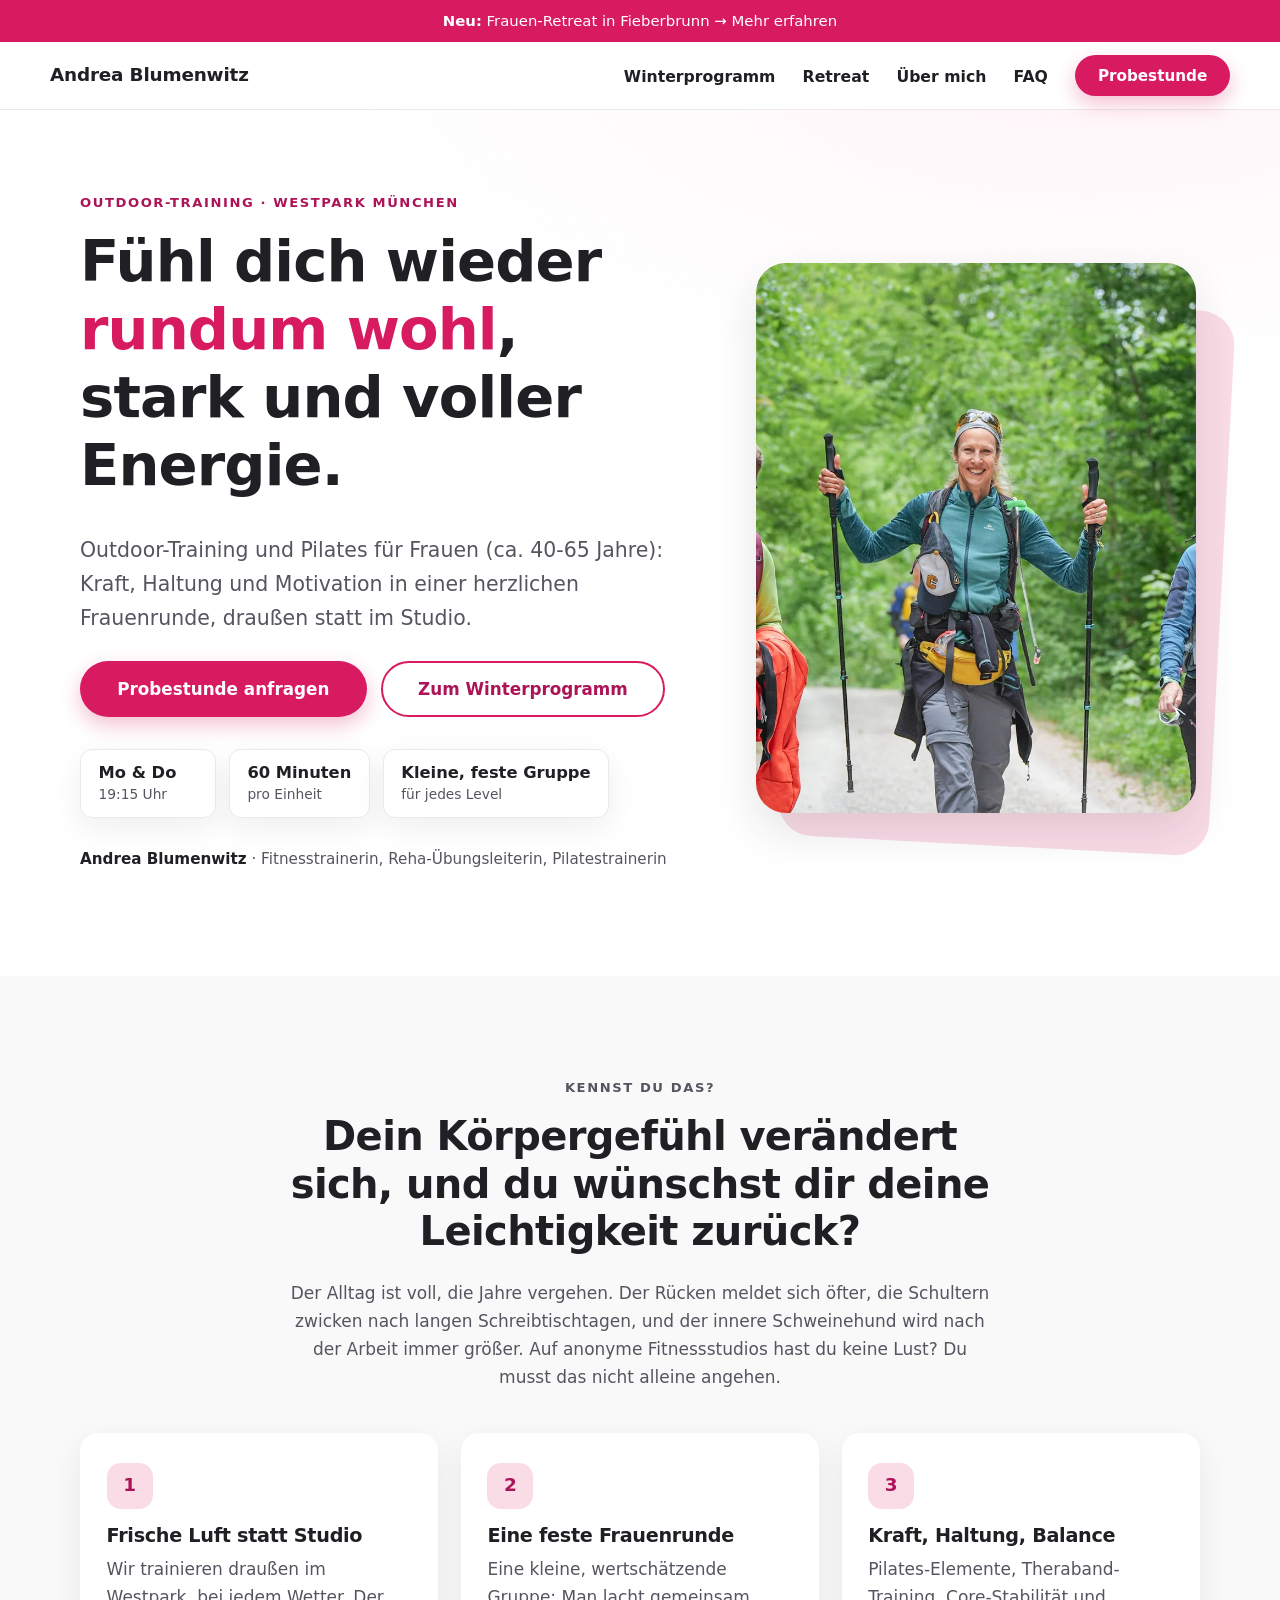
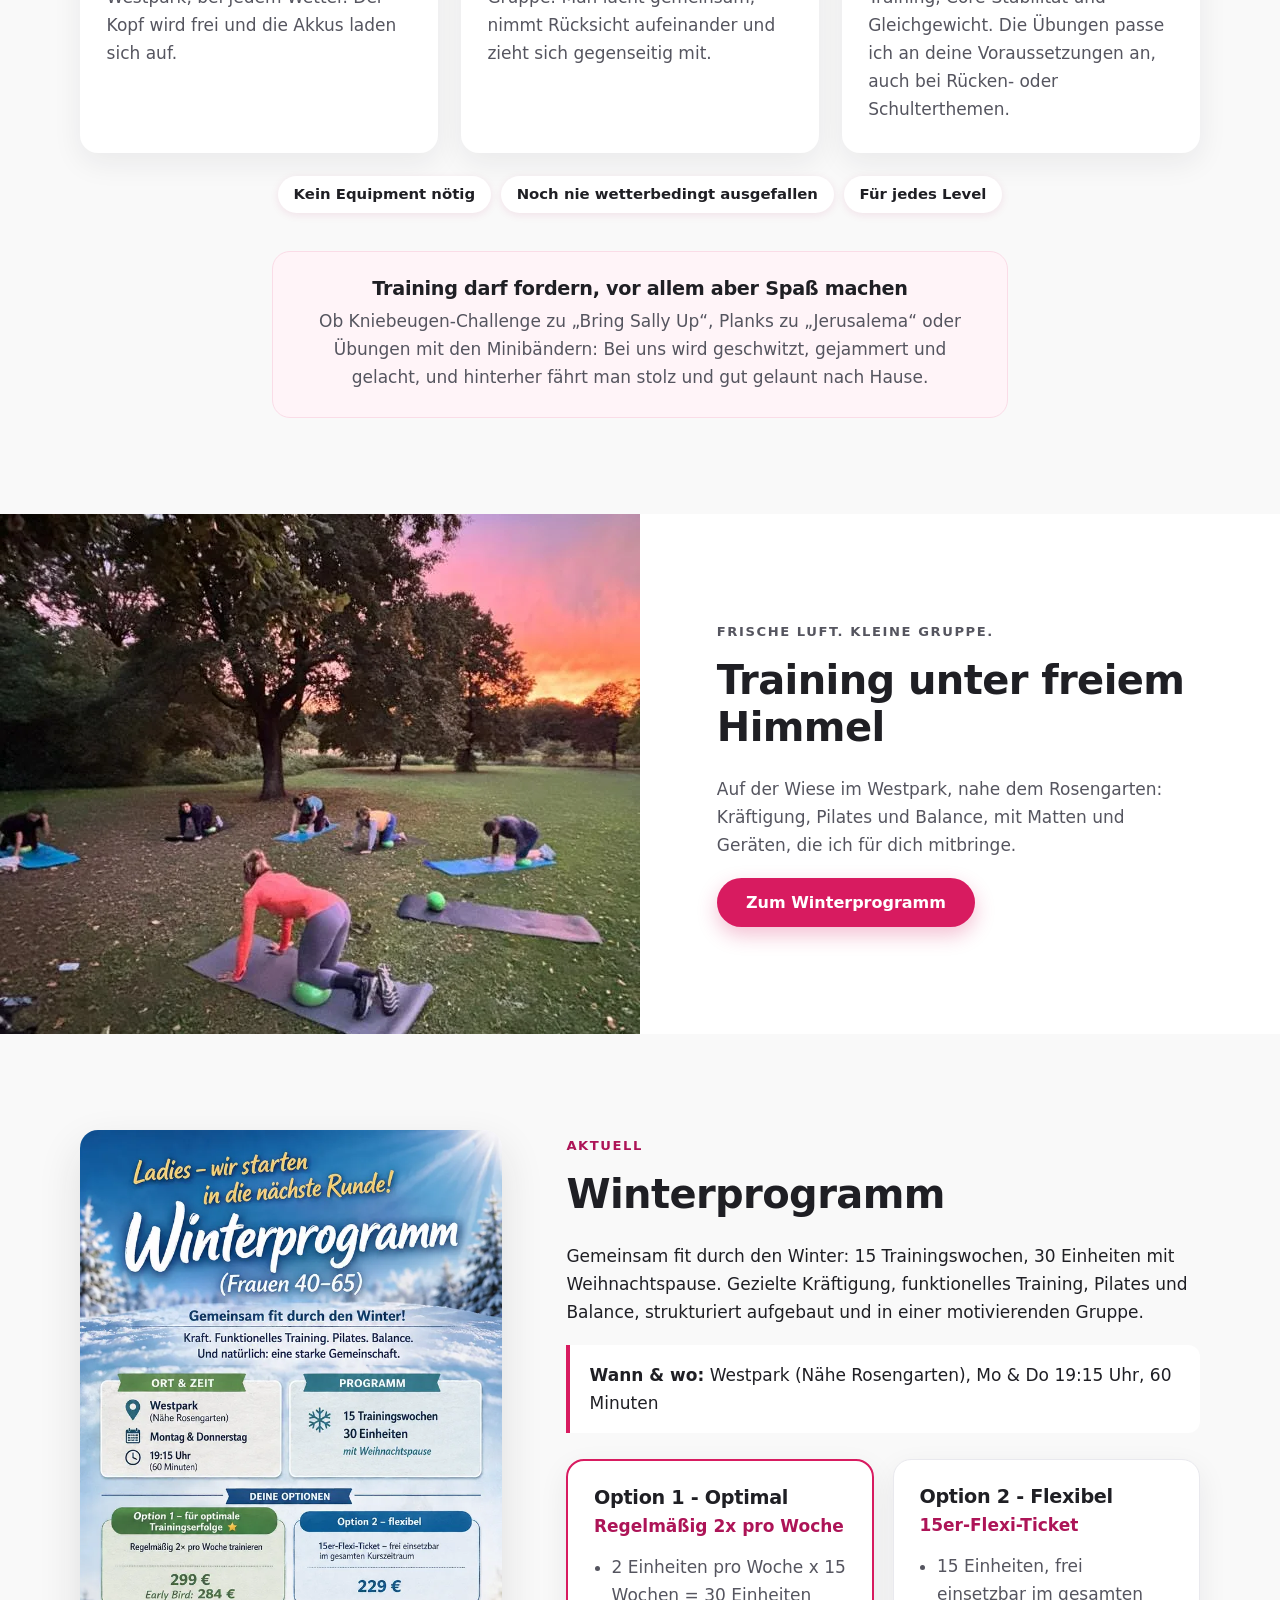
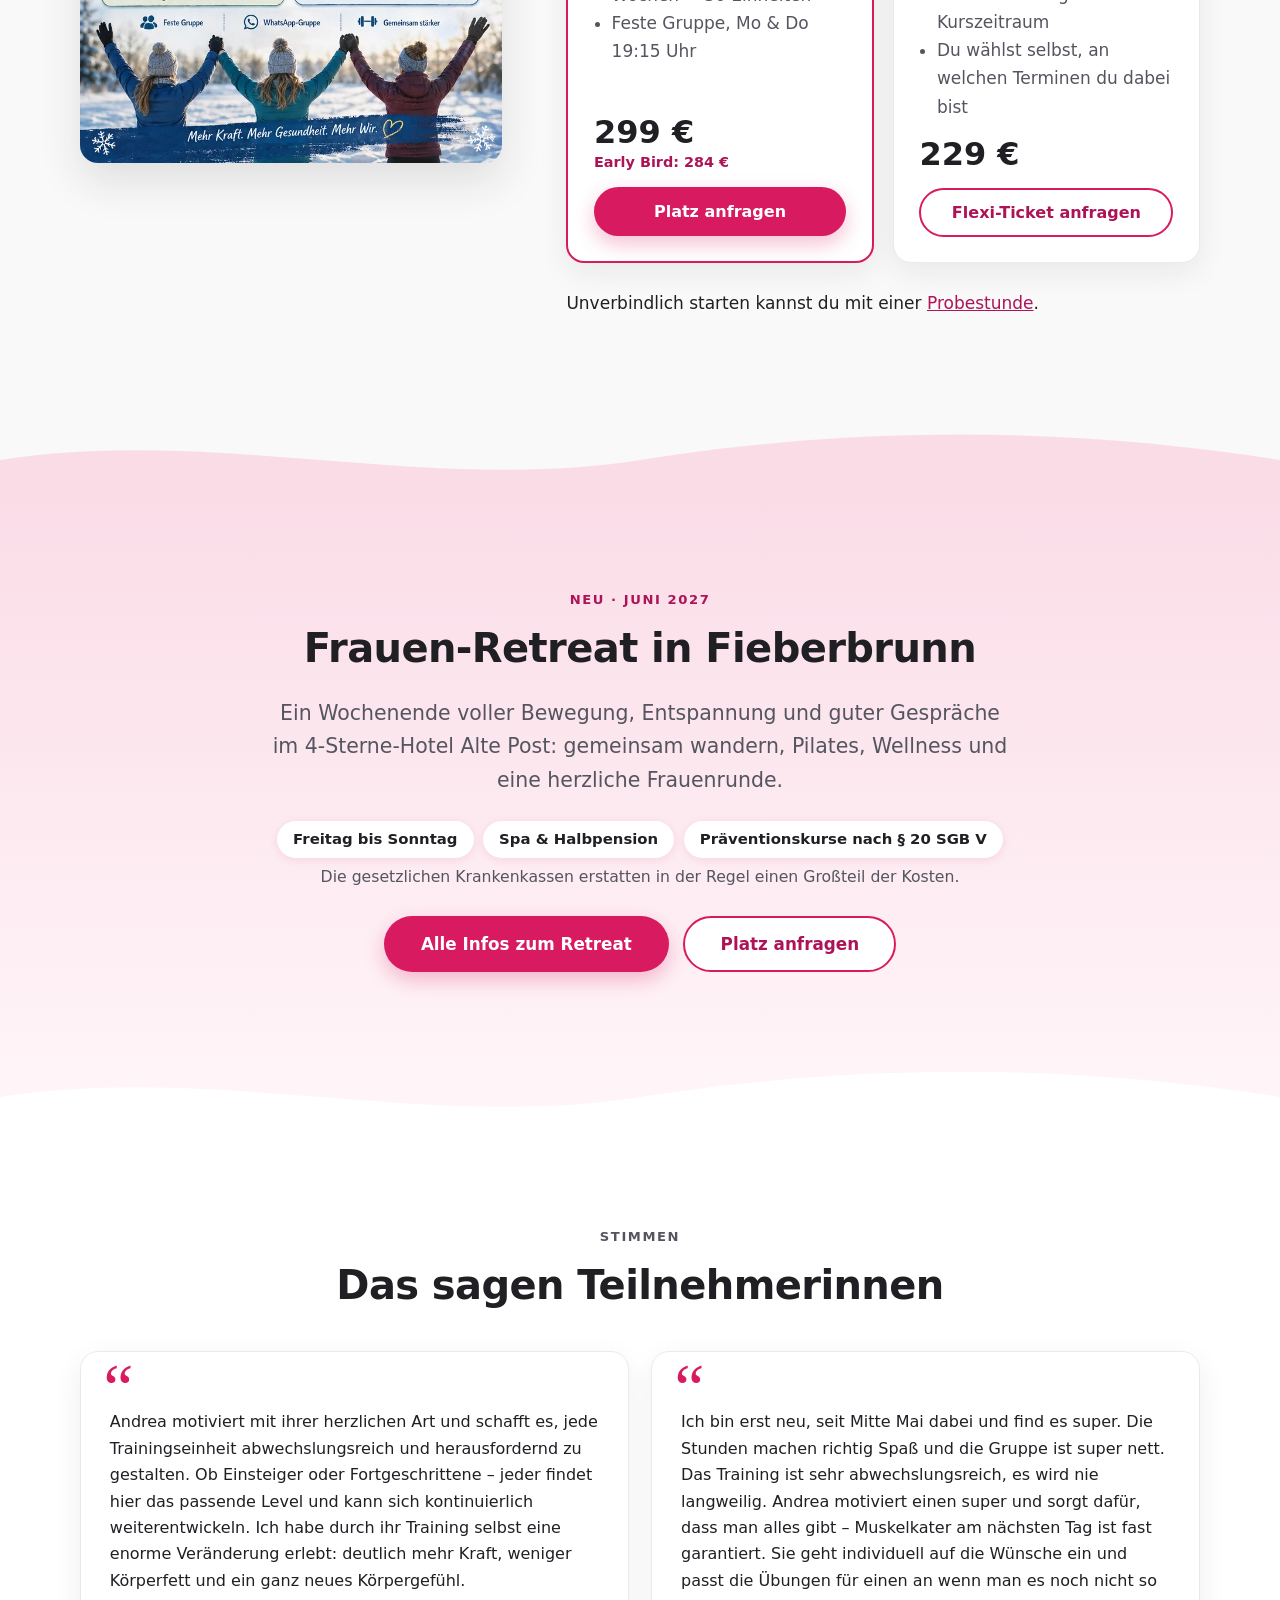
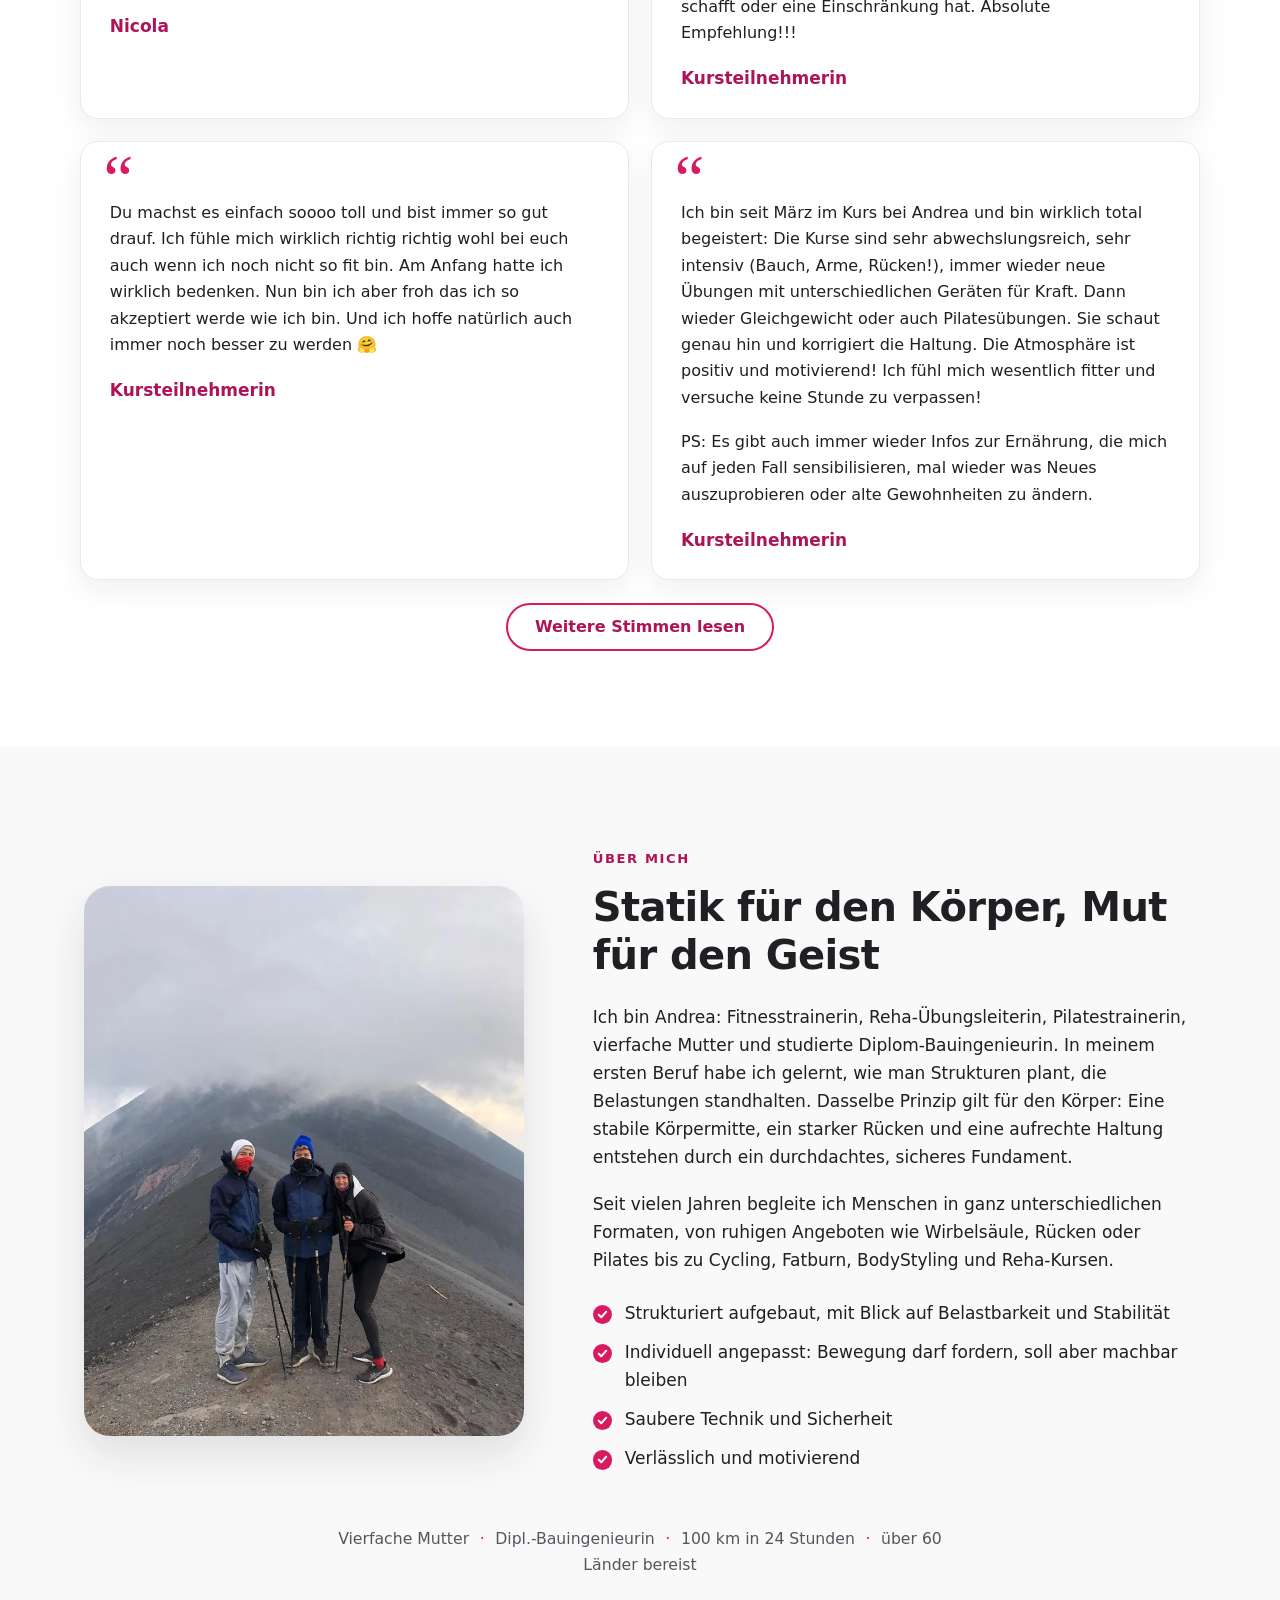
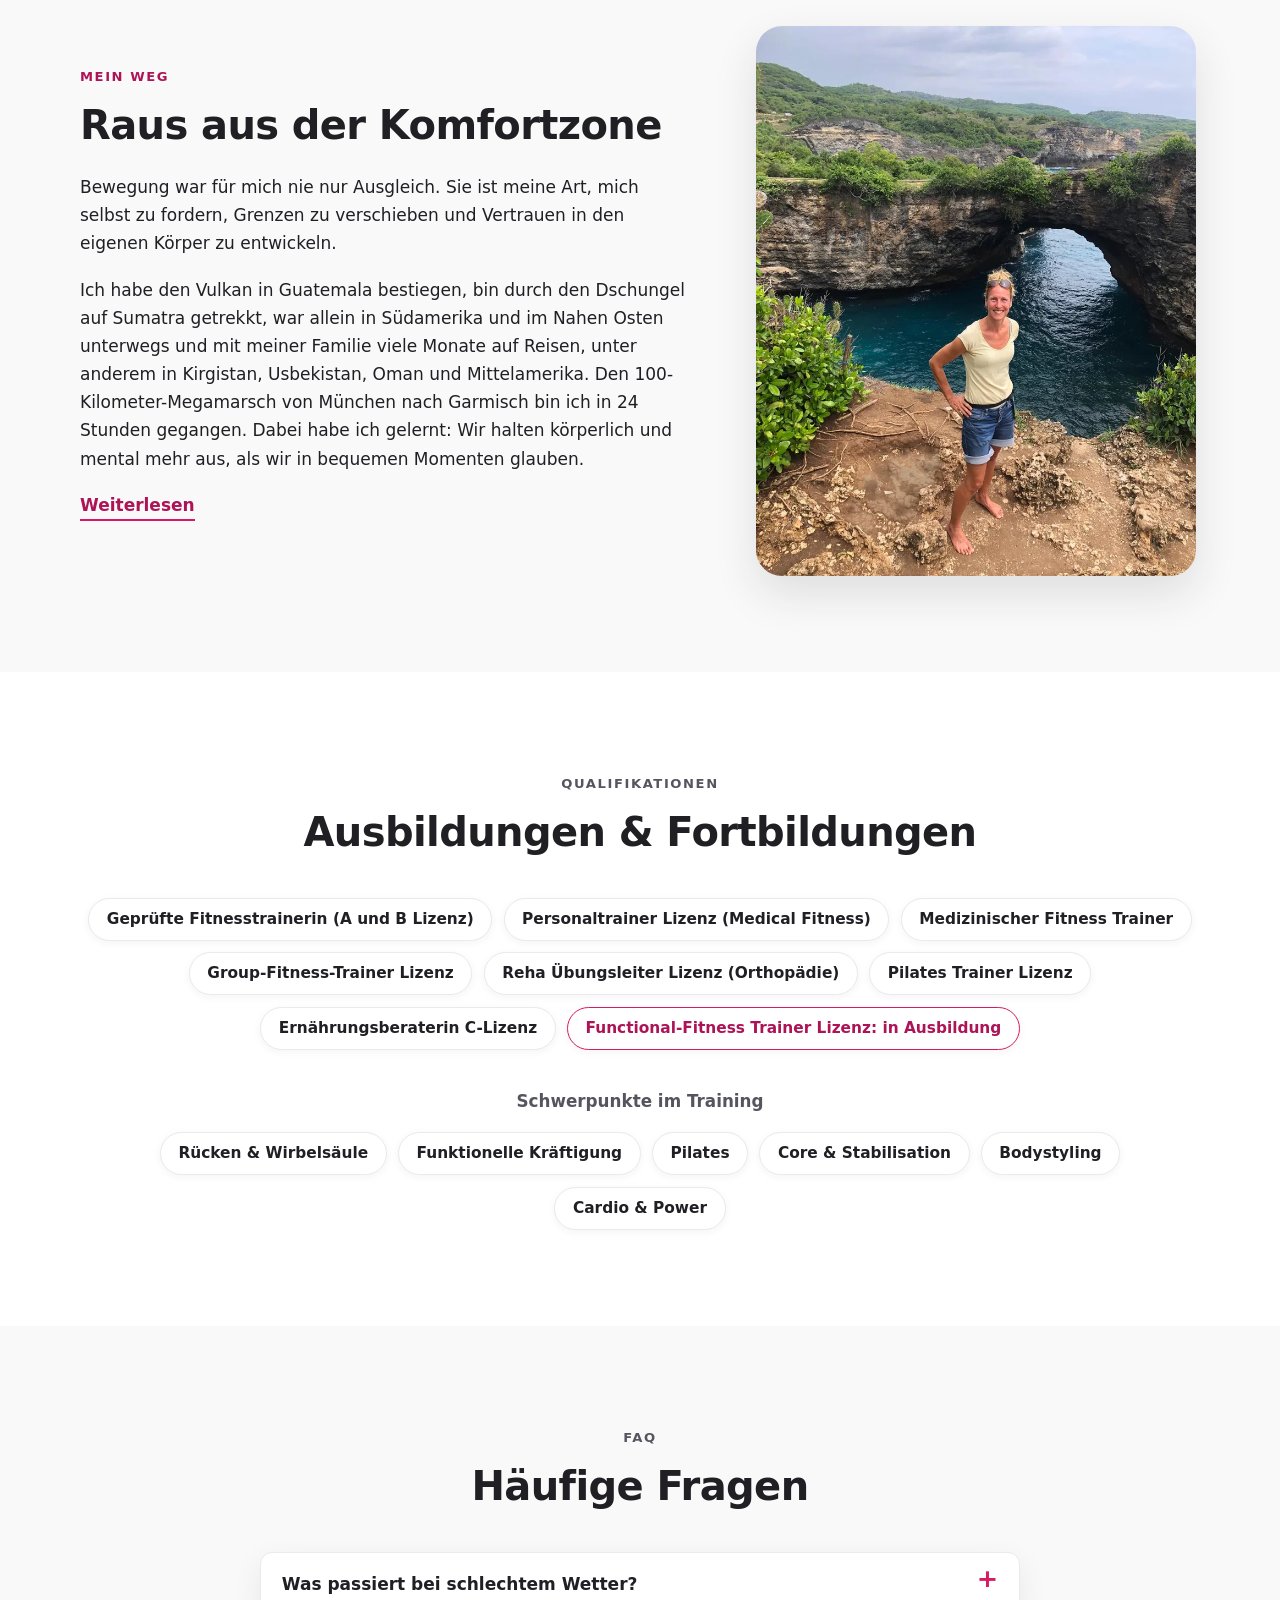
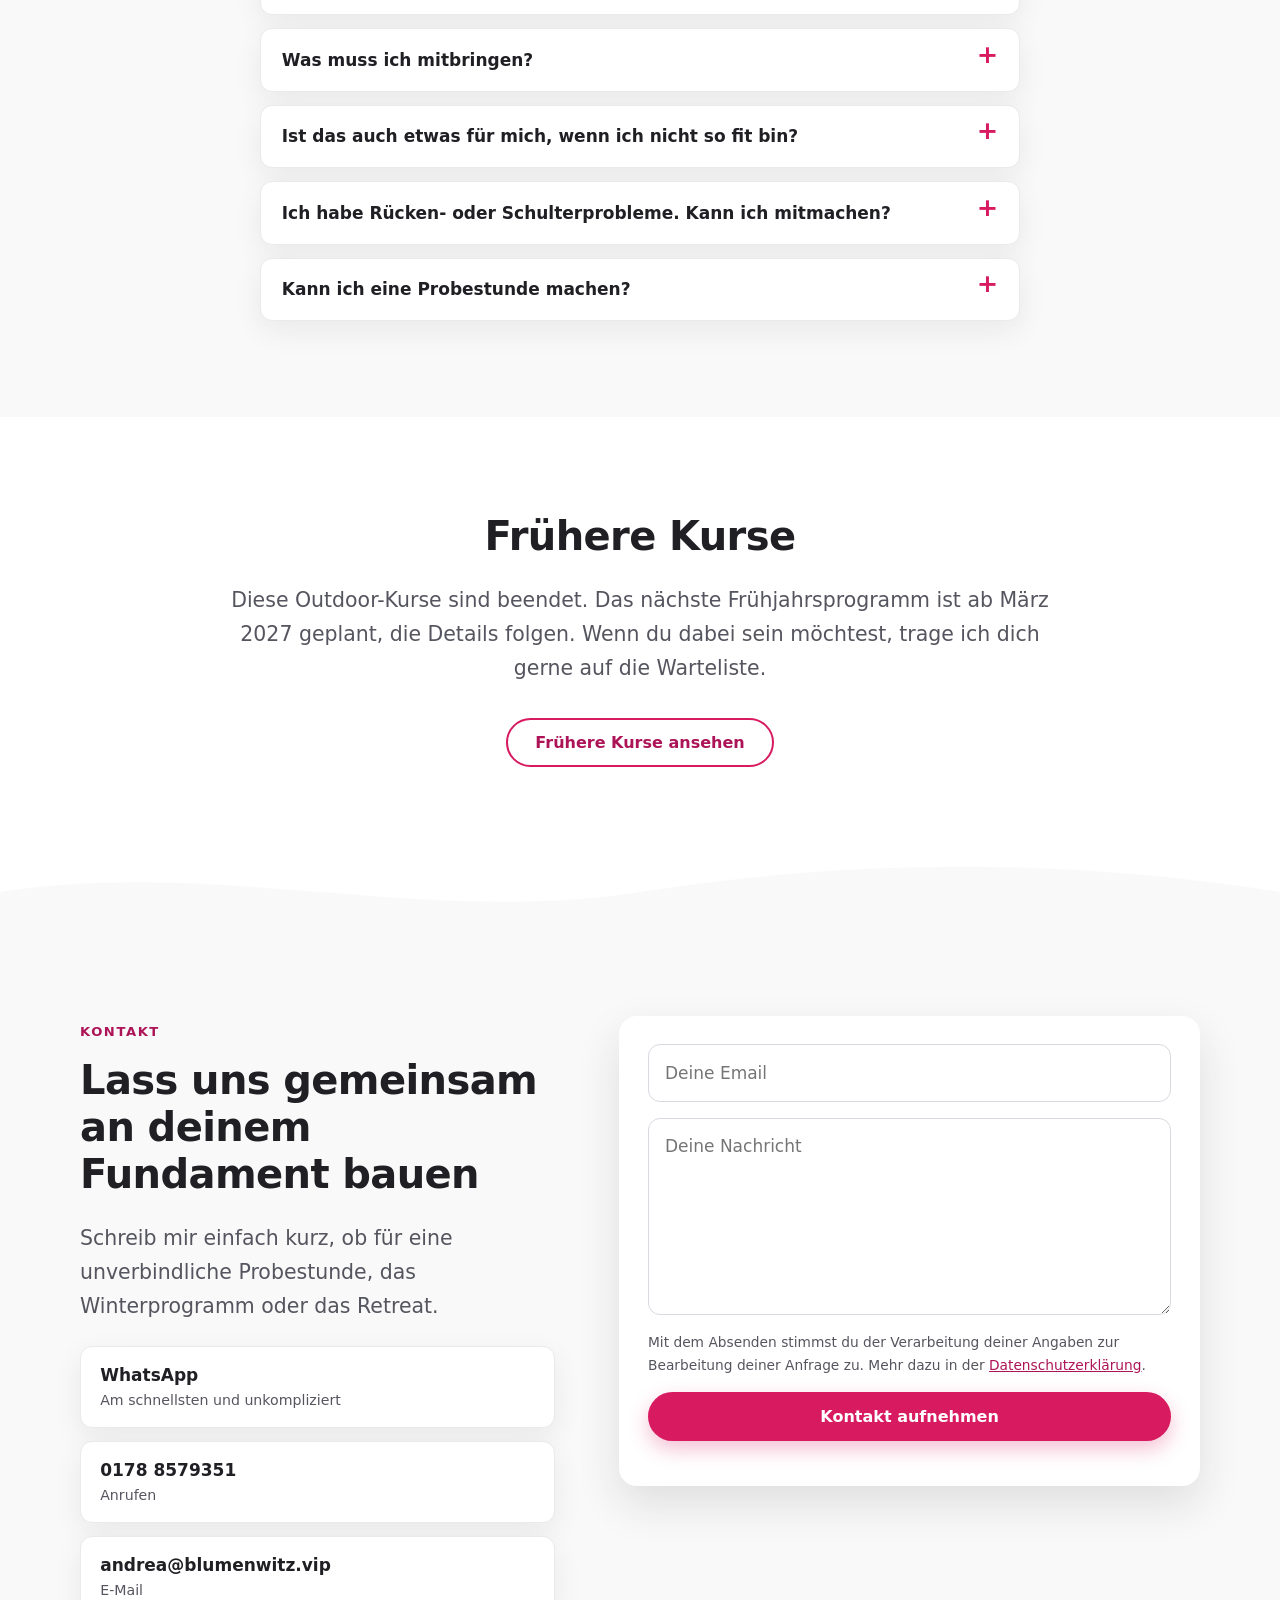
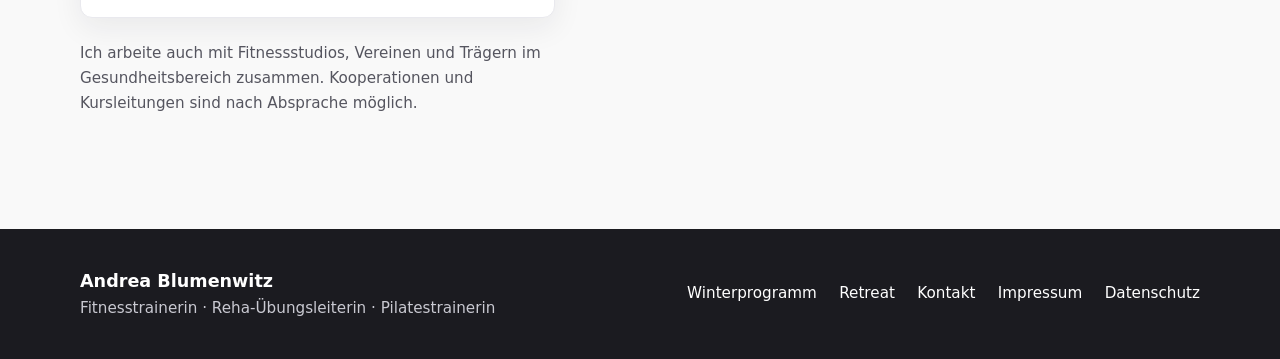
==== index.html @ 0eb6601d "Retreat: real prices (555 EUR), remove schedule and hotel sections; subtler About facts; new testimo" ====
<!doctype html>
<html lang="de">

<head>
  <meta charset="UTF-8" />
  <meta name="viewport" content="width=device-width, initial-scale=1.0" />
  <title>Andrea Blumenwitz - Outdoor-Training für Frauen im Westpark München</title>
  <meta name="description"
    content="Outdoor-Training und Pilates für Frauen im Westpark München. Andrea Blumenwitz: Fitnesstrainerin, Reha-Übungsleiterin und Pilatestrainerin. Kleine, feste Gruppe, Probestunde möglich." />
  <link rel="canonical" href="https://andrea.blumenwitz.vip/" />
  <link rel="icon" href="data:image/svg+xml,%3Csvg xmlns='http://www.w3.org/2000/svg' viewBox='0 0 100 100'%3E%3Crect width='100' height='100' rx='22' fill='%23d81b60'/%3E%3Ctext x='50' y='68' font-size='56' font-family='Arial' font-weight='700' text-anchor='middle' fill='white'%3EAB%3C/text%3E%3C/svg%3E" />
  <meta property="og:type" content="website" />
  <meta property="og:locale" content="de_DE" />
  <meta property="og:title" content="Andrea Blumenwitz - Outdoor-Training für Frauen im Westpark München" />
  <meta property="og:description"
    content="Kraft, Haltung und Motivation in einer herzlichen Frauenrunde: Outdoor-Training und Pilates im Westpark München." />
  <meta property="og:url" content="https://andrea.blumenwitz.vip/" />
  <meta property="og:image" content="https://andrea.blumenwitz.vip/images/og-image.jpg" />
  <meta name="twitter:card" content="summary_large_image" />
  <meta name="theme-color" content="#d81b60" />
  <link rel="stylesheet" href="styles.css" />
  <meta name="google-site-verification" content="tOMIIGnW3LGcu6hPIQpB4QMeb2ZVpSUu7yp1-Baco04" />
  <meta name="msvalidate.01" content="1CCE4F5179165E74E3E6331350771A37" />
  <script type="application/ld+json">
  {
    "@context": "https://schema.org",
    "@type": "LocalBusiness",
    "name": "Andrea Blumenwitz - Fitnesstrainerin",
    "description": "Fitnesstrainerin, Reha-Übungsleiterin und Pilatestrainerin: gesundheitsorientierte Kurse und Outdoor-Training für Frauen.",
    "url": "https://andrea.blumenwitz.vip/",
    "image": "https://andrea.blumenwitz.vip/images/og-image.jpg",
    "telephone": "+49 178 8579351",
    "email": "andrea@blumenwitz.vip",
    "address": {
      "@type": "PostalAddress",
      "addressLocality": "Gräfelfing",
      "postalCode": "82166",
      "addressCountry": "DE"
    },
    "areaServed": ["München", "Gräfelfing"]
  }
  </script>
</head>

<body>
  <a href="#main" class="skip-link">Zum Inhalt springen</a>

  <a class="announce" href="retreat.html">
    <strong>Neu:</strong> Frauen-Retreat in Fieberbrunn <span aria-hidden="true">→</span> Mehr erfahren
  </a>

  <header class="header">
    <nav class="nav" aria-label="Hauptnavigation">
      <a href="#top" class="logo">Andrea Blumenwitz</a>
      <button type="button" class="nav-toggle" aria-expanded="false" aria-controls="nav-links">
        <span class="sr-only">Menü</span>
        <span class="nav-toggle-bar" aria-hidden="true"></span>
      </button>
      <ul class="nav-links" id="nav-links">
        <li><a href="#winterkurs">Winterprogramm</a></li>
        <li><a href="#retreat">Retreat</a></li>
        <li><a href="#about">Über mich</a></li>
        <li><a href="#faq">FAQ</a></li>
        <li class="nav-cta"><a href="#contact" class="btn-primary">Probestunde</a></li>
      </ul>
    </nav>
  </header>

  <main id="main">
    <!-- Hero -->
    <section class="hero" id="top">
      <div class="container hero-grid">
        <div class="hero-copy">
          <p class="eyebrow">Outdoor-Training · Westpark München</p>
          <h1>Fühl dich wieder <span>rundum wohl</span>, stark und voller Energie.</h1>
          <p class="lead">
            Outdoor-Training und Pilates für Frauen (ca. 40-65 Jahre): Kraft, Haltung und Motivation
            in einer herzlichen Frauenrunde, draußen statt im Studio.
          </p>
          <div class="btn-row">
            <a href="#contact" class="btn-primary btn-large">Probestunde anfragen</a>
            <a href="#winterkurs" class="btn-secondary btn-large">Zum Winterprogramm</a>
          </div>
          <ul class="facts" aria-label="Auf einen Blick">
            <li><strong>Mo &amp; Do</strong><span>19:15 Uhr</span></li>
            <li><strong>60 Minuten</strong><span>pro Einheit</span></li>
            <li><strong>Kleine, feste Gruppe</strong><span>für jedes Level</span></li>
          </ul>
          <p class="hero-name"><strong>Andrea Blumenwitz</strong> · Fitnesstrainerin, Reha-Übungsleiterin, Pilatestrainerin</p>
        </div>
        <div class="hero-image">
          <img src="images/photos/hero-wandern.webp" width="800" height="1496" fetchpriority="high"
            alt="Andrea Blumenwitz, Fitnesstrainerin" />
        </div>
      </div>
    </section>

    <!-- Kennst du das? -->
    <section id="intro" class="section section-alt">
      <div class="container">
        <div class="section-head">
          <p class="eyebrow">Kennst du das?</p>
          <h2>Dein Körpergefühl verändert sich, und du wünschst dir deine Leichtigkeit zurück?</h2>
          <p>
            Der Alltag ist voll, die Jahre vergehen. Der Rücken meldet sich öfter, die Schultern zwicken nach langen
            Schreibtischtagen, und der innere Schweinehund wird nach der Arbeit immer größer. Auf anonyme
            Fitnessstudios hast du keine Lust? Du musst das nicht alleine angehen.
          </p>
        </div>
        <div class="card-grid">
          <article class="card">
            <div class="card-icon" aria-hidden="true">1</div>
            <h3>Frische Luft statt Studio</h3>
            <p>Wir trainieren draußen im Westpark, bei jedem Wetter. Der Kopf wird frei und die Akkus laden sich auf.</p>
          </article>
          <article class="card">
            <div class="card-icon" aria-hidden="true">2</div>
            <h3>Eine feste Frauenrunde</h3>
            <p>Eine kleine, wertschätzende Gruppe: Man lacht gemeinsam, nimmt Rücksicht aufeinander und zieht sich
              gegenseitig mit.</p>
          </article>
          <article class="card">
            <div class="card-icon" aria-hidden="true">3</div>
            <h3>Kraft, Haltung, Balance</h3>
            <p>Pilates-Elemente, Theraband-Training, Core-Stabilität und Gleichgewicht. Die Übungen passe ich an deine
              Voraussetzungen an, auch bei Rücken- oder Schulterthemen.</p>
          </article>
        </div>
        <ul class="chip-row" aria-label="Gut zu wissen">
          <li>Kein Equipment nötig</li>
          <li>Noch nie wetterbedingt ausgefallen</li>
          <li>Für jedes Level</li>
        </ul>
        <div class="rituals">
          <h3>Training darf fordern, vor allem aber Spaß machen</h3>
          <p>
            Ob Kniebeugen-Challenge zu „Bring Sally Up“, Planks zu „Jerusalema“ oder Übungen mit den Minibändern:
            Bei uns wird geschwitzt, gejammert und gelacht, und hinterher fährt man stolz und gut gelaunt nach Hause.
          </p>
        </div>
      </div>
    </section>

    <!-- Foto-Band -->
    <section class="photo-band" aria-label="Training im Westpark">
      <img src="images/photos/training-westpark-abend.webp" width="640" height="640" loading="lazy"
        alt="Frauengruppe trainiert bei Sonnenuntergang auf Matten im Westpark" />
      <div class="photo-band-text">
        <p class="eyebrow">Frische Luft. Kleine Gruppe.</p>
        <h2>Training unter freiem Himmel</h2>
        <p>Auf der Wiese im Westpark, nahe dem Rosengarten: Kräftigung, Pilates und Balance, mit Matten und Geräten, die ich für dich mitbringe.</p>
        <a href="#winterkurs" class="btn-primary">Zum Winterprogramm</a>
      </div>
    </section>

    <!-- Winterprogramm -->
    <section id="winterkurs" class="section section-alt">
      <div class="container kurs-grid">
        <div class="kurs-flyer">
          <img src="images/Flyer/winterprogramm/flyer-winterprogramm.webp" width="720" height="1080" loading="lazy"
            alt="Flyer Winterprogramm" />
        </div>
        <div class="kurs-content">
          <p class="eyebrow">Aktuell</p>
          <h2>Winterprogramm</h2>
          <p>
            Gemeinsam fit durch den Winter: 15 Trainingswochen, 30 Einheiten mit Weihnachtspause. Gezielte
            Kräftigung, funktionelles Training, Pilates und Balance, strukturiert aufgebaut und in einer motivierenden
            Gruppe.
          </p>
          <div class="kurs-facts">
            <p><strong>Wann &amp; wo:</strong> Westpark (Nähe Rosengarten), Mo &amp; Do 19:15 Uhr, 60 Minuten</p>
          </div>
          <div class="options">
            <div class="option-card is-main">
              <h3>Option 1 - Optimal</h3>
              <p class="option-lead">Regelmäßig 2x pro Woche</p>
              <ul>
                <li>2 Einheiten pro Woche x 15 Wochen = 30 Einheiten</li>
                <li>Feste Gruppe, Mo &amp; Do 19:15 Uhr</li>
              </ul>
              <p class="option-price">299 €<span>Early Bird: 284 €</span></p>
              <a href="#contact" class="btn-primary">Platz anfragen</a>
            </div>
            <div class="option-card">
              <h3>Option 2 - Flexibel</h3>
              <p class="option-lead">15er-Flexi-Ticket</p>
              <ul>
                <li>15 Einheiten, frei einsetzbar im gesamten Kurszeitraum</li>
                <li>Du wählst selbst, an welchen Terminen du dabei bist</li>
              </ul>
              <p class="option-price">229 €</p>
              <a href="#contact" class="btn-secondary">Flexi-Ticket anfragen</a>
            </div>
          </div>
          <p>Unverbindlich starten kannst du mit einer <a href="#contact">Probestunde</a>.</p>
        </div>
      </div>
    </section>

    <!-- Retreat -->
    <div class="wave wave--alt-pink" aria-hidden="true"></div>
    <section id="retreat" class="section retreat">
      <div class="container retreat-teaser">
        <p class="eyebrow">Neu · Juni 2027</p>
        <h2>Frauen-Retreat in Fieberbrunn</h2>
        <p class="lead">
          Ein Wochenende voller Bewegung, Entspannung und guter Gespräche im 4-Sterne-Hotel Alte Post: gemeinsam
          wandern, Pilates, Wellness und eine herzliche Frauenrunde.
        </p>
        <ul class="chip-row" aria-label="Retreat auf einen Blick">
          <li>Freitag bis Sonntag</li>
          <li>Spa &amp; Halbpension</li>
          <li>Präventionskurse nach § 20 SGB V</li>
        </ul>
        <p class="teaser-sub">Die gesetzlichen Krankenkassen erstatten in der Regel einen Großteil der Kosten.</p>
        <div class="btn-row">
          <a class="btn-primary btn-large" href="retreat.html">Alle Infos zum Retreat</a>
          <a class="btn-secondary btn-large" href="#contact">Platz anfragen</a>
        </div>
      </div>
    </section>
    <div class="wave wave--pink-white" aria-hidden="true"></div>

    <!-- Stimmen -->
    <section id="testimonials" class="section">
      <div class="container">
        <div class="section-head">
          <p class="eyebrow">Stimmen</p>
          <h2>Das sagen Teilnehmerinnen</h2>
        </div>
        <div class="testimonials-grid">
          <figure class="testimonial">
            <blockquote>
              <p>
                Andrea motiviert mit ihrer herzlichen Art und schafft es, jede Trainingseinheit abwechslungsreich und
                herausfordernd zu gestalten. Ob Einsteiger oder Fortgeschrittene – jeder findet hier das passende Level
                und kann sich kontinuierlich weiterentwickeln. Ich habe durch ihr Training selbst eine enorme
                Veränderung erlebt: deutlich mehr Kraft, weniger Körperfett und ein ganz neues Körpergefühl.
              </p>
            </blockquote>
            <figcaption>Nicola</figcaption>
          </figure>
          <figure class="testimonial">
            <blockquote>
              <p>
                Ich bin erst neu, seit Mitte Mai dabei und find es super. Die Stunden machen richtig Spaß und die
                Gruppe ist super nett. Das Training ist sehr abwechslungsreich, es wird nie langweilig. Andrea
                motiviert einen super und sorgt dafür, dass man alles gibt – Muskelkater am nächsten Tag ist fast
                garantiert. Sie geht individuell auf die Wünsche ein und passt die Übungen für einen an wenn man es
                noch nicht so schafft oder eine Einschränkung hat. Absolute Empfehlung!!!
              </p>
            </blockquote>
            <figcaption>Kursteilnehmerin</figcaption>
          </figure>
          <figure class="testimonial">
            <blockquote>
              <p>
                Du machst es einfach soooo toll und bist immer so gut drauf. Ich fühle mich wirklich richtig richtig
                wohl bei euch auch wenn ich noch nicht so fit bin. Am Anfang hatte ich wirklich bedenken. Nun bin ich
                aber froh das ich so akzeptiert werde wie ich bin. Und ich hoffe natürlich auch immer noch besser zu
                werden 🤗
              </p>
            </blockquote>
            <figcaption>Kursteilnehmerin</figcaption>
          </figure>
          <figure class="testimonial">
            <blockquote>
              <p>
                Ich bin seit März im Kurs bei Andrea und bin wirklich total begeistert: Die Kurse sind sehr
                abwechslungsreich, sehr intensiv (Bauch, Arme, Rücken!), immer wieder neue Übungen mit
                unterschiedlichen Geräten für Kraft. Dann wieder Gleichgewicht oder auch Pilatesübungen. Sie schaut
                genau hin und korrigiert die Haltung. Die Atmosphäre ist positiv und motivierend! Ich fühl mich
                wesentlich fitter und versuche keine Stunde zu verpassen!
              </p>
              <p>
                PS: Es gibt auch immer wieder Infos zur Ernährung, die mich auf jeden Fall sensibilisieren, mal wieder
                was Neues auszuprobieren oder alte Gewohnheiten zu ändern.
              </p>
            </blockquote>
            <figcaption>Kursteilnehmerin</figcaption>
          </figure>
        </div>
        <details class="more more-center">
          <summary class="btn-secondary">Weitere Stimmen lesen</summary>
          <div class="testimonials-grid">
            <figure class="testimonial">
              <blockquote>
                <p>
                  Ich bin unglaublich froh, Andrea gefunden zu haben! Sie motiviert mich immer wieder aufs Neue und
                  sorgt dafür, dass das Training effektiv ist und Spaß macht. Ihre herzliche und professionelle Art
                  macht jede Trainingseinheit zu etwas Besonderem.
                </p>
              </blockquote>
              <figcaption>Kursteilnehmerin</figcaption>
            </figure>
            <figure class="testimonial">
              <blockquote>
                <p>
                  Andi ist mein Anker in der Woche: für gute Laune, frische Luft und immer wieder neue
                  „Muskelerfahrungen“ 😊 Gemeinsam etwas für uns tun und Energie tanken – einfach stark!!!
                </p>
              </blockquote>
              <figcaption>61 Jahre, Berg-, Radl- und Schneeliebhaberin</figcaption>
            </figure>
            <figure class="testimonial">
              <blockquote>
                <p>
                  Andrea's positive Art zu motivieren, die abwechslungsreichen &amp; fordernden Übungen, der Sport im
                  Freien (&amp; ganz in der Nähe) und die angenehme Frauenrunde spornen mich jede Woche an, dranzubleiben
                  &amp; keine Stunde zu verpassen. Andrea leitet das Training kompetent &amp; passt Übungen bei Bedarf
                  individuell an. Ich gehe jedes Mal mit einem richtig guten Gefühl nach Hause! Danke!
                </p>
              </blockquote>
              <figcaption>Kursteilnehmerin</figcaption>
            </figure>
          </div>
        </details>
      </div>
    </section>

    <!-- Über mich -->
    <section id="about" class="section section-alt">
      <div class="container">
        <div class="split">
          <div class="split-media">
            <img src="images/photos/about-vulkan.webp" width="800" height="1067" loading="lazy"
              alt="Andrea Blumenwitz auf einem Vulkangipfel" />
          </div>
          <div>
            <p class="eyebrow">Über mich</p>
            <h2>Statik für den Körper, Mut für den Geist</h2>
            <p>
              Ich bin Andrea: Fitnesstrainerin, Reha-Übungsleiterin, Pilatestrainerin, vierfache Mutter und studierte
              Diplom-Bauingenieurin. In meinem ersten Beruf habe ich gelernt, wie man Strukturen plant, die
              Belastungen standhalten. Dasselbe Prinzip gilt für den Körper: Eine stabile Körpermitte, ein starker
              Rücken und eine aufrechte Haltung entstehen durch ein durchdachtes, sicheres Fundament.
            </p>
            <p>
              Seit vielen Jahren begleite ich Menschen in ganz unterschiedlichen Formaten, von ruhigen Angeboten wie
              Wirbelsäule, Rücken oder Pilates bis zu Cycling, Fatburn, BodyStyling und Reha-Kursen.
            </p>
            <ul class="checklist">
              <li>Strukturiert aufgebaut, mit Blick auf Belastbarkeit und Stabilität</li>
              <li>Individuell angepasst: Bewegung darf fordern, soll aber machbar bleiben</li>
              <li>Saubere Technik und Sicherheit</li>
              <li>Verlässlich und motivierend</li>
            </ul>
          </div>
        </div>

        <p class="quiet-facts">
          Vierfache Mutter <span aria-hidden="true">·</span> Dipl.-Bauingenieurin <span aria-hidden="true">·</span>
          100 km in 24 Stunden <span aria-hidden="true">·</span> über 60 Länder bereist
        </p>

        <div class="split reverse" id="journey">
          <div>
            <p class="eyebrow">Mein Weg</p>
            <h2>Raus aus der Komfortzone</h2>
            <p>
              Bewegung war für mich nie nur Ausgleich. Sie ist meine Art, mich selbst zu fordern, Grenzen zu
              verschieben und Vertrauen in den eigenen Körper zu entwickeln.
            </p>
            <p>
              Ich habe den Vulkan in Guatemala bestiegen, bin durch den Dschungel auf Sumatra getrekkt, war allein in
              Südamerika und im Nahen Osten unterwegs und mit meiner Familie viele Monate auf Reisen, unter anderem
              in Kirgistan, Usbekistan, Oman und Mittelamerika. Den 100-Kilometer-Megamarsch von München nach
              Garmisch bin ich in 24 Stunden gegangen. Dabei habe ich gelernt: Wir halten körperlich und mental mehr
              aus, als wir in bequemen Momenten glauben.
            </p>
            <details class="more">
              <summary>Weiterlesen</summary>
              <p>
                Im Training verlange ich keine 100 Kilometer von dir. Bei mir gibt es keinen Druck: Ich nutze meine
                Erfahrung, um deine Grenzen sanft und Schritt für Schritt zu erweitern. Nicht Perfektion ist
                entscheidend, sondern die Bereitschaft, anzufangen.
              </p>
              <p>
                Als Mutter von vier Söhnen gehören Organisation, Belastbarkeit und Flexibilität zum Alltag. Genau diese
                Gelassenheit und Ausdauer bringe ich in mein Training ein.
              </p>
            </details>
          </div>
          <div class="split-media">
            <img src="images/photos/journey-kueste.webp" width="800" height="1067" loading="lazy"
              alt="Andrea Blumenwitz unterwegs an der Küste" />
          </div>
        </div>
      </div>
    </section>

    <!-- Qualifikationen -->
    <section id="qualifications" class="section">
      <div class="container">
        <div class="section-head">
          <p class="eyebrow">Qualifikationen</p>
          <h2>Ausbildungen &amp; Fortbildungen</h2>
        </div>
        <ul class="pill-list">
          <li>Geprüfte Fitnesstrainerin (A und B Lizenz)</li>
          <li>Personaltrainer Lizenz (Medical Fitness)</li>
          <li>Medizinischer Fitness Trainer</li>
          <li>Group-Fitness-Trainer Lizenz</li>
          <li>Reha Übungsleiter Lizenz (Orthopädie)</li>
          <li>Pilates Trainer Lizenz</li>
          <li>Ernährungsberaterin C-Lizenz</li>
          <li class="is-open">Functional-Fitness Trainer Lizenz: in Ausbildung</li>
        </ul>
        <p class="sub-head">Schwerpunkte im Training</p>
        <ul class="pill-list">
          <li>Rücken &amp; Wirbelsäule</li>
          <li>Funktionelle Kräftigung</li>
          <li>Pilates</li>
          <li>Core &amp; Stabilisation</li>
          <li>Bodystyling</li>
          <li>Cardio &amp; Power</li>
        </ul>
      </div>
    </section>

    <!-- FAQ -->
    <section id="faq" class="section section-alt">
      <div class="container">
        <div class="section-head">
          <p class="eyebrow">FAQ</p>
          <h2>Häufige Fragen</h2>
        </div>
        <div class="faq-list">
          <details>
            <summary>Was passiert bei schlechtem Wetter?</summary>
            <p>
              Wir trainieren auch bei schlechtem Wetter: Im Winter ziehen wir uns warm an, und wenn ein Regenschauer
              droht, trainieren wir clever. Bisher gab es noch nie einen wetterbedingten Ausfall. Falls es wirklich
              einmal unmöglich ist (z. B. bei Gewitter) und eine Einheit ausfallen muss, hänge ich den Termin hinten an.
            </p>
          </details>
          <details>
            <summary>Was muss ich mitbringen?</summary>
            <p>
              Eigentlich nichts. Matten, Therabänder und Kleingeräte habe ich dabei. Du brauchst nur bequeme Kleidung,
              Sportschuhe und eine Trinkflasche. Eine eigene Matte kannst du gern mitbringen, musst du aber nicht.
            </p>
          </details>
          <details>
            <summary>Ist das auch etwas für mich, wenn ich nicht so fit bin?</summary>
            <p>Ja, das Training ist für jedes Level geeignet. Ich passe die Übungen individuell an dich an.</p>
          </details>
          <details>
            <summary>Ich habe Rücken- oder Schulterprobleme. Kann ich mitmachen?</summary>
            <p>
              Als Reha-Übungsleiterin (Orthopädie) passe ich die Übungen an deine Voraussetzungen an. Sprich mich vor
              der ersten Stunde einfach an.
            </p>
          </details>
          <details>
            <summary>Kann ich eine Probestunde machen?</summary>
            <p>
              Ja, die Probestunde ist kostenlos. Melde dich einfach über das <a href="#contact">Kontaktformular</a>,
              per WhatsApp oder E-Mail.
            </p>
          </details>
        </div>
      </div>
    </section>

    <!-- Frühere Kurse -->
    <section id="fruehere-kurse" class="section">
      <div class="container center">
        <h2>Frühere Kurse</h2>
        <p class="lead">
          Diese Outdoor-Kurse sind beendet. Das nächste Frühjahrsprogramm ist ab März 2027 geplant, die Details
          folgen. Wenn du dabei sein möchtest, trage ich dich gerne auf die Warteliste.
        </p>
        <details class="more more-center">
          <summary class="btn-secondary">Frühere Kurse ansehen</summary>
          <div class="past-grid">
            <article class="past-card">
              <img src="images/Flyer/fruehjahrskurs/flyer-fruehjahr.webp" width="720" height="1105" loading="lazy"
                alt="Flyer Frühjahrskurs" />
              <h3>Frühjahrskurs</h3>
              <p>Outdoor-Training für Frauen (40-65 Jahre) im Westpark: Kraft, Pilates, Balance und Mindset, 10 Wochen, Mo &amp; Do 19:15 Uhr.</p>
              <a href="#contact" class="btn-secondary">Auf die Warteliste</a>
            </article>
            <article class="past-card">
              <img src="images/Flyer/sommerkurs/flyer-sommer.webp" width="720" height="1100" loading="lazy"
                alt="Flyer Sommerkurs" />
              <h3>Sommerkurs</h3>
              <p>Kraft, Stabilität und Ausdauer in kleiner Gruppe: funktionelle Kräftigung, Pilates-Elemente und gelenkschonendes Ausdauertraining.</p>
              <a href="#contact" class="btn-secondary">Auf die Warteliste</a>
            </article>
          </div>
        </details>
      </div>
    </section>

    <!-- Kontakt -->
    <div class="wave wave--white-alt" aria-hidden="true"></div>
    <section id="contact" class="section section-alt">
      <div class="container contact-grid">
        <div>
          <p class="eyebrow">Kontakt</p>
          <h2>Lass uns gemeinsam an deinem Fundament bauen</h2>
          <p class="lead">Schreib mir einfach kurz, ob für eine unverbindliche Probestunde, das Winterprogramm oder das Retreat.</p>
          <ul class="contact-links">
            <li><a href="https://wa.me/491788579351" target="_blank" rel="noopener"><span>WhatsApp<small>Am schnellsten und unkompliziert</small></span></a></li>
            <li><a href="tel:+491788579351"><span>0178 8579351<small>Anrufen</small></span></a></li>
            <li><a href="mailto:andrea@blumenwitz.vip"><span>andrea@blumenwitz.vip<small>E-Mail</small></span></a></li>
          </ul>
          <p class="contact-note">
            Ich arbeite auch mit Fitnessstudios, Vereinen und Trägern im Gesundheitsbereich zusammen. Kooperationen und
            Kursleitungen sind nach Absprache möglich.
          </p>
        </div>
        <form id="contact-form" class="contact-form" action="https://formspree.io/f/mlggryln" method="POST">
          <label for="email" class="sr-only">Deine Email</label>
          <input type="email" id="email" name="email" placeholder="Deine Email" autocomplete="email" required />
          <label for="message" class="sr-only">Deine Nachricht</label>
          <textarea id="message" name="message" placeholder="Deine Nachricht" rows="6" required></textarea>
          <!-- Honeypot gegen Spam: für Menschen unsichtbar -->
          <div class="hp" aria-hidden="true">
            <label>Bitte leer lassen <input type="text" name="_gotcha" tabindex="-1" autocomplete="off" /></label>
          </div>
          <p class="form-note">
            Mit dem Absenden stimmst du der Verarbeitung deiner Angaben zur Bearbeitung deiner Anfrage zu.
            Mehr dazu in der <a href="datenschutz.html">Datenschutzerklärung</a>.
          </p>
          <button type="submit" class="btn-primary">Kontakt aufnehmen</button>
          <p class="form-status" id="form-status" role="status" aria-live="polite"></p>
        </form>
      </div>
    </section>
  </main>

  <footer>
    <div class="footer-inner">
      <div>
        <p class="footer-name">Andrea Blumenwitz</p>
        <p>Fitnesstrainerin · Reha-Übungsleiterin · Pilatestrainerin</p>
      </div>
      <ul class="footer-links">
        <li><a href="#winterkurs">Winterprogramm</a></li>
        <li><a href="retreat.html">Retreat</a></li>
        <li><a href="#contact">Kontakt</a></li>
        <li><a href="impressum.html">Impressum</a></li>
        <li><a href="datenschutz.html">Datenschutz</a></li>
      </ul>
    </div>
  </footer>

  <div class="mobile-bar" aria-label="Schnellkontakt">
    <a class="btn-secondary" href="https://wa.me/491788579351" target="_blank" rel="noopener">WhatsApp</a>
    <a class="btn-primary" href="#contact">Probestunde</a>
  </div>

  <script>
    // Mobile navigation
    (function () {
      var toggle = document.querySelector(".nav-toggle");
      var links = document.getElementById("nav-links");
      if (!toggle || !links) return;
      function setOpen(open) {
        toggle.setAttribute("aria-expanded", open ? "true" : "false");
        links.classList.toggle("is-open", open);
      }
      toggle.addEventListener("click", function () {
        setOpen(toggle.getAttribute("aria-expanded") !== "true");
      });
      links.addEventListener("click", function (e) {
        if (e.target.closest("a")) setOpen(false);
      });
      document.addEventListener("keydown", function (e) {
        if (e.key === "Escape") setOpen(false);
      });
    })();

    // Sanftes Einblenden beim Scrollen
    (function () {
      if (!("IntersectionObserver" in window) ||
        window.matchMedia("(prefers-reduced-motion: reduce)").matches) return;
      var items = document.querySelectorAll(
        ".card, .option-card, .testimonial, .past-card, .pill-list li");
      var io = new IntersectionObserver(function (entries) {
        entries.forEach(function (en) {
          if (en.isIntersecting) { en.target.classList.add("is-visible"); io.unobserve(en.target); }
        });
      }, { threshold: 0.12 });
      items.forEach(function (el) { el.classList.add("reveal"); io.observe(el); });
    })();

    // Contact form: send without leaving the page
    (function () {
      var form = document.getElementById("contact-form");
      var status = document.getElementById("form-status");
      if (!form || !window.fetch) return;
      form.addEventListener("submit", function (e) {
        e.preventDefault();
        var button = form.querySelector("button[type=submit]");
        button.disabled = true;
        status.className = "form-status";
        status.textContent = "Wird gesendet …";
        fetch(form.action, {
          method: "POST",
          body: new FormData(form),
          headers: { Accept: "application/json" }
        })
          .then(function (res) {
            if (!res.ok) throw new Error("request failed");
            form.reset();
            status.className = "form-status is-success";
            status.textContent = "Danke für deine Nachricht! Ich melde mich so bald wie möglich bei dir.";
          })
          .catch(function () {
            status.className = "form-status is-error";
            status.textContent =
              "Das hat leider nicht geklappt. Bitte versuche es erneut oder schreib mir direkt per E-Mail an andrea@blumenwitz.vip.";
          })
          .then(function () {
            button.disabled = false;
          });
      });
    })();
  </script>

  <script>
    // Mobile contact bar: hide while the contact section is on screen
    (function () {
      var bar = document.querySelector(".mobile-bar");
      var target = document.getElementById("contact");
      if (!bar || !target || !("IntersectionObserver" in window)) return;
      new IntersectionObserver(function (e) {
        bar.classList.toggle("is-hidden", e[0].isIntersecting);
      }).observe(target);
    })();
  </script>
</body>

</html>
---- styles.css ----
/* ==========================================================================
   Andrea Blumenwitz - Website
   Palette: white / grey + pink. No external fonts, no trackers.
   ========================================================================== */

:root {
  --pink: #d81b60;
  --pink-dark: #ad1457;
  --pink-soft: #fadce7;
  --pink-tint: #fff4f8;
  --bg-alt: #f9f9f9;
  --ink: #1f1f24;
  --muted: #55555f;
  --line: #e9e9ee;
  --white: #fff;
  --radius: 18px;
  --radius-sm: 12px;
  --shadow: 0 10px 30px rgba(31, 31, 36, .07);
  --shadow-lg: 0 18px 44px rgba(31, 31, 36, .12);
  --header-h: 68px;
  --font: system-ui, -apple-system, "Segoe UI", Roboto, "Helvetica Neue", Arial, sans-serif;
}

*, *::before, *::after { box-sizing: border-box; }

html {
  scroll-behavior: smooth;
  scroll-padding-top: calc(var(--header-h) + 12px);
  -webkit-text-size-adjust: 100%;
}

body {
  margin: 0;
  font-family: var(--font);
  font-size: 1.0625rem;
  line-height: 1.65;
  color: var(--ink);
  background: var(--white);
}

img { max-width: 100%; height: auto; display: block; }
a { color: var(--pink-dark); }
a:hover { color: var(--pink); }
:focus-visible { outline: 3px solid var(--pink); outline-offset: 3px; border-radius: 4px; }

.sr-only {
  position: absolute; width: 1px; height: 1px; padding: 0; margin: -1px;
  overflow: hidden; clip: rect(0, 0, 0, 0); white-space: nowrap; border: 0;
}
.skip-link {
  position: absolute; left: 1rem; top: -4rem; z-index: 200;
  background: var(--ink); color: #fff; padding: .6rem 1rem; border-radius: 8px;
}
.skip-link:focus { top: 1rem; color: #fff; }
.hp { position: absolute; left: -9999px; }

/* ---------- Typography ---------- */
h1, h2, h3 { line-height: 1.18; letter-spacing: -.015em; margin: 0 0 .6em; }
h1 { font-size: clamp(2.2rem, 5.2vw, 3.6rem); font-weight: 800; }
h2 { font-size: clamp(1.7rem, 3.6vw, 2.5rem); font-weight: 800; }
h3 { font-size: 1.2rem; font-weight: 700; }
p { margin: 0 0 1.1em; }

.eyebrow {
  display: inline-block; margin: 0 0 .9rem;
  font-size: .82rem; font-weight: 700; letter-spacing: .12em; text-transform: uppercase;
  color: var(--pink-dark);
}
.lead { font-size: clamp(1.1rem, 1.6vw, 1.3rem); color: var(--muted); max-width: 40em; }
.center { text-align: center; }
.center .lead, .lead.center { margin-left: auto; margin-right: auto; }

/* ---------- Layout ---------- */
.container { width: min(1120px, 100% - 2.5rem); margin-inline: auto; }
.narrow { width: min(760px, 100% - 2.5rem); margin-inline: auto; }
.section { padding: clamp(3.5rem, 8vw, 6rem) 0; }
.section-alt { background: var(--bg-alt); }
.section-head { text-align: center; max-width: 44rem; margin: 0 auto 2.6rem; }
.section-head p { color: var(--muted); }

/* Wave divider: top colour flows into bottom colour */
.wave {
  --top: #fff; --bottom: var(--bg-alt);
  position: relative; height: clamp(34px, 5vw, 58px); margin-bottom: -1px;
  background: var(--top);
}
.wave::after {
  content: ""; position: absolute; inset: 0; background: var(--bottom);
  -webkit-mask: url("data:image/svg+xml,%3Csvg xmlns='http://www.w3.org/2000/svg' viewBox='0 0 1440 48' preserveAspectRatio='none'%3E%3Cpath d='M0 24C240-4 480 52 720 24S1200-4 1440 24V48H0Z'/%3E%3C/svg%3E") center / 100% 100% no-repeat;
  mask: url("data:image/svg+xml,%3Csvg xmlns='http://www.w3.org/2000/svg' viewBox='0 0 1440 48' preserveAspectRatio='none'%3E%3Cpath d='M0 24C240-4 480 52 720 24S1200-4 1440 24V48H0Z'/%3E%3C/svg%3E") center / 100% 100% no-repeat;
}
.wave--alt-pink { --top: var(--bg-alt); --bottom: var(--pink-soft); }
.wave--white-pink { --top: #fff; --bottom: var(--pink-soft); }
.wave--pink-white { --top: var(--pink-tint); --bottom: #fff; }
.wave--white-alt { --top: #fff; --bottom: var(--bg-alt); }
.wave--pink-alt { --top: var(--pink-tint); --bottom: var(--bg-alt); }

/* ---------- Buttons ---------- */
.btn, .btn-primary, .btn-secondary {
  display: inline-flex; align-items: center; justify-content: center; gap: .5rem;
  min-height: 3rem; padding: .8rem 1.7rem; border-radius: 999px;
  font: inherit; font-weight: 700; font-size: 1rem; line-height: 1.2; text-align: center;
  text-decoration: none; cursor: pointer; border: 2px solid transparent;
  transition: transform .18s, background .18s, color .18s, box-shadow .18s;
}
.btn-primary { background: var(--pink); color: #fff; box-shadow: 0 8px 20px rgba(216, 27, 96, .28); }
.btn-primary:hover { background: var(--pink-dark); color: #fff; transform: translateY(-2px); }
.btn-secondary { background: #fff; color: var(--pink-dark); border-color: var(--pink); }
.btn-secondary:hover { background: var(--pink); color: #fff; transform: translateY(-2px); }
.btn-large { padding: 1rem 2.2rem; font-size: 1.05rem; }
.btn-row { display: flex; flex-wrap: wrap; gap: .9rem; margin-top: 1.6rem; }
.center .btn-row, .btn-row.center { justify-content: center; }
button.btn-primary:disabled { opacity: .6; cursor: wait; }

/* ---------- Announcement + header ---------- */
.announce {
  display: block; background: var(--pink); color: #fff; text-align: center;
  padding: .55rem 1rem; font-size: .93rem; text-decoration: none;
}
.announce:hover { background: var(--pink-dark); color: #fff; }

.header {
  position: sticky; top: 0; z-index: 100; height: var(--header-h);
  background: rgba(255, 255, 255, .88);
  -webkit-backdrop-filter: saturate(180%) blur(12px); backdrop-filter: saturate(180%) blur(12px);
  border-bottom: 1px solid var(--line);
}
.nav {
  width: min(1180px, 100% - 2.5rem); height: 100%; margin-inline: auto;
  display: flex; align-items: center; justify-content: space-between; gap: 1rem;
}
.logo { font-weight: 800; font-size: 1.15rem; letter-spacing: -.01em; color: var(--ink); text-decoration: none; }
.logo:hover { color: var(--pink-dark); }
.nav-links { list-style: none; margin: 0; padding: 0; display: flex; align-items: center; gap: 1.7rem; }
.nav-links a:not(.btn-primary) { color: var(--ink); text-decoration: none; font-weight: 600; font-size: .98rem; padding: .3rem 0; }
.nav-links a:not(.btn-primary):hover { color: var(--pink); }
.nav-links .btn-primary { min-height: 2.6rem; padding: .55rem 1.3rem; font-size: .95rem; }
.nav-toggle { display: none; width: 44px; height: 44px; background: none; border: 0; cursor: pointer; position: relative; }
.nav-toggle-bar, .nav-toggle-bar::before, .nav-toggle-bar::after {
  content: ""; position: absolute; left: 10px; right: 10px; height: 2.5px; border-radius: 2px;
  background: var(--ink); transition: transform .2s, opacity .2s;
}
.nav-toggle-bar { top: 21px; }
.nav-toggle-bar::before { left: 0; right: 0; top: -7px; }
.nav-toggle-bar::after { left: 0; right: 0; top: 7px; }
.nav-toggle[aria-expanded="true"] .nav-toggle-bar { background: transparent; }
.nav-toggle[aria-expanded="true"] .nav-toggle-bar::before { transform: translateY(7px) rotate(45deg); }
.nav-toggle[aria-expanded="true"] .nav-toggle-bar::after { transform: translateY(-7px) rotate(-45deg); }

@media (max-width: 1020px) {
  .nav-toggle { display: block; }
  .nav-links {
    position: absolute; top: var(--header-h); left: 0; right: 0;
    flex-direction: column; align-items: stretch; gap: 0;
    background: #fff; border-bottom: 1px solid var(--line); box-shadow: var(--shadow);
    padding: .5rem 1.25rem 1.2rem; display: none;
  }
  .nav-links.is-open { display: flex; }
  .nav-links li { border-bottom: 1px solid var(--line); }
  .nav-links li.nav-cta { border: 0; padding-top: 1rem; }
  .nav-links a:not(.btn-primary) { display: block; padding: .9rem 0; }
  .nav-links .btn-primary { width: 100%; }
  .nav-simple { position: static; display: flex; flex-direction: row; box-shadow: none; border: 0; padding: 0; gap: 1rem; background: none; }
  .nav-simple li { border: 0; }
  .nav-simple a:not(.btn-primary) { padding: .3rem 0; }
  .nav-simple .btn-primary { width: auto; }
}
@media (max-width: 520px) { .nav-simple li:first-child { display: none; } }

/* ---------- Hero ---------- */
.hero {
  background: radial-gradient(1100px 520px at 85% -10%, var(--pink-tint), transparent 70%), #fff;
  padding: clamp(2.5rem, 6vw, 5rem) 0 clamp(3rem, 7vw, 5.5rem);
}
.hero-grid { display: grid; grid-template-columns: 1.15fr .85fr; gap: clamp(2rem, 5vw, 4.5rem); align-items: center; }
.hero h1 span { color: var(--pink); }
.hero .lead { margin-bottom: 0; }
.hero-name { margin-top: 1.8rem; font-size: .95rem; color: var(--muted); }
.hero-name strong { color: var(--ink); }
.hero-image { position: relative; max-width: 440px; justify-self: center; width: 100%; }
.hero-image::before {
  content: ""; position: absolute; inset: 7% -6% -6% 8%; background: var(--pink-soft);
  border-radius: 34px; transform: rotate(3deg);
}
.hero-image img {
  position: relative; width: 100%; aspect-ratio: 4 / 5; object-fit: cover; object-position: center 25%;
  border-radius: 30px; box-shadow: var(--shadow-lg);
}
.facts { list-style: none; padding: 0; margin: 2rem 0 0; display: flex; flex-wrap: wrap; gap: .8rem; }
.facts li {
  display: flex; flex-direction: column; padding: .7rem 1.1rem; min-width: 8.5rem;
  background: #fff; border: 1px solid var(--line); border-radius: var(--radius-sm); box-shadow: var(--shadow);
}
.facts strong { font-size: 1.02rem; line-height: 1.3; }
.facts span { font-size: .86rem; color: var(--muted); }

@media (max-width: 860px) {
  .hero-grid { grid-template-columns: 1fr; }
  .hero-image { order: -1; max-width: 250px; }
  .hero-copy { text-align: center; }
  .hero-copy .lead { margin-inline: auto; }
  .hero-copy .btn-row, .hero-copy .facts { justify-content: center; }
}

/* ---------- Cards ---------- */
.card-grid { display: grid; grid-template-columns: repeat(auto-fit, minmax(250px, 1fr)); gap: 1.4rem; }
.card {
  background: #fff; border: 1px solid var(--line); border-radius: var(--radius); padding: 1.8rem 1.6rem;
  box-shadow: var(--shadow);
}
.section-alt .card { border-color: transparent; }
.card h3 { margin-bottom: .5rem; }
.card p:last-child { margin-bottom: 0; }
.card p { color: var(--muted); }
.card-icon {
  display: grid; place-items: center; width: 46px; height: 46px; margin-bottom: 1rem;
  border-radius: 14px; background: var(--pink-soft); color: var(--pink-dark); font-weight: 800; font-size: 1.15rem;
}

.rituals {
  margin: 2.4rem auto 0; max-width: 46rem; padding: 1.6rem 1.8rem; text-align: center;
  background: var(--pink-tint); border-radius: var(--radius); border: 1px solid var(--pink-soft);
}
.rituals h3 { margin-bottom: .4rem; }
.rituals p { margin: 0; color: var(--muted); }

/* ---------- Photo band ---------- */
.photo-band { display: grid; grid-template-columns: 1fr 1fr; align-items: stretch; background: #fff; }
.photo-band img { width: 100%; height: 100%; max-height: 520px; object-fit: cover; }
.photo-band-text { display: flex; flex-direction: column; justify-content: center; align-items: flex-start; padding: clamp(2rem, 6vw, 5rem); }
.photo-band-text p { color: var(--muted); }
@media (max-width: 760px) { .photo-band { grid-template-columns: 1fr; } .photo-band img { max-height: 340px; } }

/* ---------- Winterprogramm ---------- */
.kurs-grid { display: grid; grid-template-columns: .8fr 1.2fr; gap: clamp(2rem, 5vw, 4rem); align-items: start; }
.kurs-flyer img { border-radius: var(--radius); box-shadow: var(--shadow-lg); width: 100%; }
.kurs-flyer { position: sticky; top: calc(var(--header-h) + 1.5rem); }
.kurs-facts { margin: 1.2rem 0 1.6rem; padding: 1rem 1.2rem; background: #fff; border-left: 4px solid var(--pink); border-radius: 0 var(--radius-sm) var(--radius-sm) 0; }
.kurs-facts p { margin: 0; }
.options { display: grid; grid-template-columns: repeat(auto-fit, minmax(240px, 1fr)); gap: 1.2rem; margin: 1.2rem 0 1.6rem; }
.option-card { background: #fff; border: 1px solid var(--line); border-radius: var(--radius); padding: 1.6rem; box-shadow: var(--shadow); display: flex; flex-direction: column; }
.option-card.is-main { border: 2px solid var(--pink); }
.option-card h3 { margin-bottom: .2rem; }
.option-lead { color: var(--pink-dark); font-weight: 700; margin-bottom: .8rem; }
.option-card ul { margin: 0 0 1rem; padding-left: 1.1rem; color: var(--muted); }
.option-price { margin: auto 0 1rem; font-size: 2rem; font-weight: 800; line-height: 1.1; }
.option-price span { display: block; margin-top: .3rem; font-size: .9rem; font-weight: 600; color: var(--pink-dark); }
@media (max-width: 860px) { .kurs-grid { grid-template-columns: 1fr; } .kurs-flyer { position: static; max-width: 420px; margin-inline: auto; } }

/* ---------- Retreat teaser (pink) ---------- */
.retreat { background: linear-gradient(180deg, var(--pink-soft) 0%, var(--pink-tint) 100%); }
.retreat-teaser { text-align: center; max-width: 46rem; }
.retreat-teaser .lead { margin-inline: auto; }
.retreat-teaser .btn-row { justify-content: center; }
.retreat-teaser .teaser-sub { color: var(--muted); font-size: .98rem; }
.chip-row { display: flex; flex-wrap: wrap; gap: .6rem; justify-content: center; margin: 1.4rem 0 .4rem; padding: 0; list-style: none; }
.chip-row li { background: #fff; border-radius: 999px; padding: .4rem 1rem; font-weight: 600; font-size: .93rem; box-shadow: 0 2px 8px rgba(173, 20, 87, .1); }

/* ---------- Testimonials ---------- */
.testimonials-grid { display: grid; grid-template-columns: repeat(2, 1fr); gap: 1.4rem; }
.testimonial {
  position: relative; margin: 0; padding: 3.6rem 1.8rem 1.6rem;
  background: #fff; border: 1px solid var(--line); border-radius: var(--radius); box-shadow: var(--shadow);
}
.testimonial::before {
  content: "\201C"; position: absolute; top: .2rem; left: 1.4rem; font-size: 4.2rem; line-height: 1;
  color: var(--pink); font-family: Georgia, serif;
}
.testimonial blockquote { margin: 0; }
.testimonial blockquote p { color: var(--ink); font-size: 1rem; }
.testimonial figcaption { font-weight: 700; color: var(--pink-dark); margin-top: .6rem; }
.testimonials-grid + .more, .more .testimonials-grid { margin-top: 1.4rem; }
@media (max-width: 760px) { .testimonials-grid { grid-template-columns: 1fr; } }

/* Collapsible */
details.more > summary { list-style: none; cursor: pointer; }
details.more > summary::-webkit-details-marker { display: none; }
details.more-center { text-align: center; margin-top: 2rem; }
details.more-center > summary { display: block; width: fit-content; margin: 0 auto; }
details.more-center[open] > summary { margin-bottom: 1.6rem; }
details.more-center > *:not(summary) { text-align: left; }
details.more:not(.more-center) > summary { display: block; width: fit-content; margin: 1rem 0 1.2rem; color: var(--pink-dark); font-weight: 700; border-bottom: 2px solid var(--pink); }

/* ---------- About ---------- */
.split { display: grid; grid-template-columns: .85fr 1.15fr; gap: clamp(2rem, 5vw, 4.5rem); align-items: center; }
.split + .split { margin-top: clamp(3rem, 6vw, 5rem); }
.split.reverse { grid-template-columns: 1.15fr .85fr; }
.split.reverse .split-media { order: 2; }
.split-media img { width: 100%; max-width: 440px; margin-inline: auto; aspect-ratio: 4 / 5; object-fit: cover; border-radius: 26px; box-shadow: var(--shadow-lg); }
.checklist { list-style: none; margin: 1.2rem 0 0; padding: 0; }
.checklist li { position: relative; padding: .35rem 0 .35rem 2rem; }
.checklist li::before {
  content: ""; position: absolute; left: 0; top: .72rem; width: 1.2rem; height: 1.2rem; border-radius: 50%;
  background: var(--pink) url("data:image/svg+xml,%3Csvg xmlns='http://www.w3.org/2000/svg' viewBox='0 0 24 24' fill='none' stroke='white' stroke-width='3.2' stroke-linecap='round' stroke-linejoin='round'%3E%3Cpath d='M6 12.5l4 4 8-9'/%3E%3C/svg%3E") center / 80% no-repeat;
}
.stats { list-style: none; margin: clamp(2.5rem, 5vw, 4rem) 0; padding: 0; display: grid; grid-template-columns: repeat(4, 1fr); gap: 1rem; }
.stats li { text-align: center; padding: 1.4rem 1rem; background: #fff; border: 1px solid var(--line); border-radius: var(--radius); box-shadow: var(--shadow); }
.stats strong { display: block; font-size: clamp(1.5rem, 3vw, 2.1rem); line-height: 1.1; color: var(--pink); font-weight: 800; }
.stats span { display: block; margin-top: .35rem; font-size: .9rem; color: var(--muted); }
@media (max-width: 860px) {
  .split, .split.reverse { grid-template-columns: 1fr; }
  .split.reverse .split-media { order: 0; }
  .split-media img { max-width: 320px; }
  .stats { grid-template-columns: repeat(2, 1fr); }
}

/* ---------- Qualifications ---------- */
.pill-list { list-style: none; margin: 0; padding: 0; display: flex; flex-wrap: wrap; gap: .7rem; justify-content: center; }
.pill-list li { padding: .5rem 1.1rem; background: #fff; border: 1px solid var(--line); border-radius: 999px; font-weight: 600; font-size: .96rem; box-shadow: 0 2px 8px rgba(31, 31, 36, .05); }
.pill-list li.is-open { border-color: var(--pink); color: var(--pink-dark); }
.sub-head { margin: 2.4rem 0 1rem; text-align: center; font-size: 1.05rem; color: var(--muted); font-weight: 700; }

/* ---------- FAQ ---------- */
.faq-list { max-width: 760px; margin: 0 auto; display: grid; gap: .8rem; }
.faq-list details { background: #fff; border: 1px solid var(--line); border-radius: var(--radius-sm); padding: 0 1.3rem; box-shadow: var(--shadow); }
.faq-list summary { cursor: pointer; list-style: none; padding: 1.05rem 2rem 1.05rem 0; font-weight: 700; position: relative; }
.faq-list summary::-webkit-details-marker { display: none; }
.faq-list summary::after { content: "+"; position: absolute; right: 0; top: .8rem; font-size: 1.6rem; line-height: 1; color: var(--pink); transition: transform .2s; }
.faq-list details[open] summary::after { transform: rotate(45deg); }
.faq-list details p { color: var(--muted); padding-bottom: .4rem; }

/* ---------- Past courses ---------- */
.past-grid { display: grid; grid-template-columns: repeat(auto-fit, minmax(260px, 340px)); gap: 1.6rem; justify-content: center; }
.past-card { background: #fff; border: 1px solid var(--line); border-radius: var(--radius); padding: 1.2rem; box-shadow: var(--shadow); }
.past-card img { border-radius: var(--radius-sm); margin-bottom: 1rem; width: 100%; }
.past-card p { color: var(--muted); font-size: .96rem; }

/* ---------- Contact ---------- */
.contact-grid { display: grid; grid-template-columns: .9fr 1.1fr; gap: clamp(2rem, 5vw, 4rem); align-items: start; }
.contact-links { list-style: none; margin: 1.4rem 0; padding: 0; display: grid; gap: .8rem; }
.contact-links a {
  display: flex; align-items: center; gap: .8rem; padding: .9rem 1.2rem; background: #fff; border: 1px solid var(--line);
  border-radius: var(--radius-sm); color: var(--ink); font-weight: 700; text-decoration: none; box-shadow: var(--shadow);
}
.contact-links a:hover { border-color: var(--pink); color: var(--pink-dark); }
.contact-links small { display: block; font-weight: 400; color: var(--muted); }
.contact-note { color: var(--muted); font-size: .95rem; }
form.contact-form { background: #fff; border-radius: var(--radius); padding: 1.8rem; box-shadow: var(--shadow-lg); display: grid; gap: 1rem; }
.contact-form input, .contact-form textarea {
  width: 100%; font: inherit; color: var(--ink); padding: .85rem 1rem;
  border: 1.5px solid #d9d9e0; border-radius: var(--radius-sm); background: #fff;
}
.contact-form input:focus, .contact-form textarea:focus { outline: none; border-color: var(--pink); box-shadow: 0 0 0 3px var(--pink-soft); }
.form-note { margin: 0; font-size: .86rem; color: var(--muted); }
.form-status { margin: 0; font-weight: 600; }
.form-status.is-success { color: #1b6b3a; }
.form-status.is-error { color: #b3261e; }
@media (max-width: 860px) { .contact-grid { grid-template-columns: 1fr; } }

/* ---------- Footer ---------- */
footer { background: #1b1b20; color: #c9c9d1; padding: 2.4rem 1.25rem; font-size: .95rem; text-align: center; }
footer a { color: #fff; text-decoration: none; }
footer a:hover { color: var(--pink-soft); text-decoration: underline; }
.footer-inner { width: min(1120px, 100%); margin: 0 auto; display: flex; flex-wrap: wrap; gap: 1.5rem; justify-content: space-between; align-items: center; text-align: left; }
.footer-inner p { margin: 0; }
.footer-name { color: #fff; font-weight: 800; font-size: 1.1rem; }
.footer-links { list-style: none; margin: 0; padding: 0; display: flex; flex-wrap: wrap; gap: .4rem 1.4rem; }
@media (max-width: 640px) { .footer-inner { flex-direction: column; text-align: center; } .footer-links { justify-content: center; } }

/* ---------- Legal pages ---------- */
.legal { width: min(760px, 100% - 2.5rem); margin: 0 auto; padding: 3rem 0 4rem; }
.legal h1 { font-size: 2.2rem; }
.legal h2 { font-size: 1.3rem; margin-top: 2rem; }
.back-link { display: inline-block; margin-bottom: 1.5rem; font-weight: 600; text-decoration: none; }

/* ---------- Retreat page ---------- */
.retreat-hero { background: radial-gradient(900px 420px at 50% -20%, var(--pink-soft), transparent 70%), #fff; text-align: center; padding: clamp(3rem, 8vw, 6rem) 0 clamp(3rem, 7vw, 5rem); }
.retreat-hero .lead { margin-inline: auto; }
.retreat-hero .facts { justify-content: center; }
.retreat-hero .btn-row { justify-content: center; }

.schedule { display: grid; grid-template-columns: repeat(auto-fit, minmax(240px, 1fr)); gap: 1.2rem; }
.schedule-day { background: #fff; border: 1px solid var(--line); border-radius: var(--radius); padding: 1.5rem; box-shadow: var(--shadow); }
.schedule-day h3 { color: var(--pink-dark); }

.price-grid { display: grid; grid-template-columns: repeat(auto-fit, minmax(250px, 1fr)); gap: 1.4rem; }
.price-card { background: #fff; border-radius: var(--radius); padding: 1.8rem; box-shadow: var(--shadow); }
.price-card.is-total { border: 2px solid var(--pink); }
.price-label { margin: 0 0 .3rem; font-size: .8rem; font-weight: 800; letter-spacing: .1em; text-transform: uppercase; color: var(--pink-dark); }
.price-value { font-size: 1.8rem; font-weight: 800; margin: 0 0 .8rem; line-height: 1.2; }
.price-card ul { margin: 0; padding-left: 1.1rem; color: var(--muted); }
.price-note { color: var(--muted); font-size: .95rem; }
.price-badge { display: inline-block; margin-top: .6rem; padding: .35rem .9rem; border-radius: 12px; background: var(--pink-soft); color: var(--pink-dark); font-weight: 700; font-size: .9rem; line-height: 1.4; }

.steps { counter-reset: s; list-style: none; margin: 1.6rem 0; padding: 0; display: grid; gap: .9rem; }
.steps li { counter-increment: s; position: relative; padding: 1rem 1.2rem 1rem 4rem; background: var(--bg-alt); border-radius: var(--radius-sm); }
.steps li::before {
  content: counter(s); position: absolute; left: 1rem; top: 50%; transform: translateY(-50%);
  width: 2.2rem; height: 2.2rem; display: grid; place-items: center; border-radius: 50%;
  background: var(--pink); color: #fff; font-weight: 800;
}
.fineprint { font-size: .92rem; color: var(--muted); }

.photo-grid { display: grid; grid-template-columns: repeat(auto-fit, minmax(220px, 1fr)); gap: 1.2rem; margin: 1.8rem 0; }
.photo-placeholder { display: grid; place-items: center; aspect-ratio: 4 / 3; border-radius: var(--radius); text-align: center; padding: 1rem; }

.placeholder {
  background: #fff8d6; color: #7a5c00; border: 2px dashed #d6b300; border-radius: 8px; padding: .05em .45em;
}
.photo-placeholder.placeholder { padding: 1rem; }

@media (prefers-reduced-motion: no-preference) {
  .reveal { opacity: 0; transform: translateY(18px); transition: opacity .6s ease, transform .6s ease; }
  .reveal.is-visible { opacity: 1; transform: none; }
}
@media (prefers-reduced-motion: reduce) { html { scroll-behavior: auto; } .btn-primary, .btn-secondary { transition: none; } }

/* ---------- Mobile contact bar ---------- */
.mobile-bar { display: none; }
@media (max-width: 760px) {
  body { padding-bottom: 4.8rem; }
  .mobile-bar {
    position: fixed; left: 0; right: 0; bottom: 0; z-index: 90; display: flex; gap: .6rem;
    padding: .6rem .8rem calc(.6rem + env(safe-area-inset-bottom));
    background: rgba(255, 255, 255, .95); -webkit-backdrop-filter: blur(10px); backdrop-filter: blur(10px);
    border-top: 1px solid var(--line); box-shadow: 0 -6px 20px rgba(31, 31, 36, .08);
    transition: transform .25s ease;
  }
  .mobile-bar a { flex: 1; min-height: 2.9rem; padding: .6rem 1rem; box-shadow: none; }
  .mobile-bar.is-hidden { transform: translateY(110%); }
}

.price-value small { font-size: .95rem; font-weight: 600; color: var(--muted); }

.quiet-facts { margin: clamp(2rem, 4vw, 3rem) auto; text-align: center; color: var(--muted); font-size: .98rem; max-width: 40rem; }
.quiet-facts span { color: var(--pink); margin: 0 .35rem; }
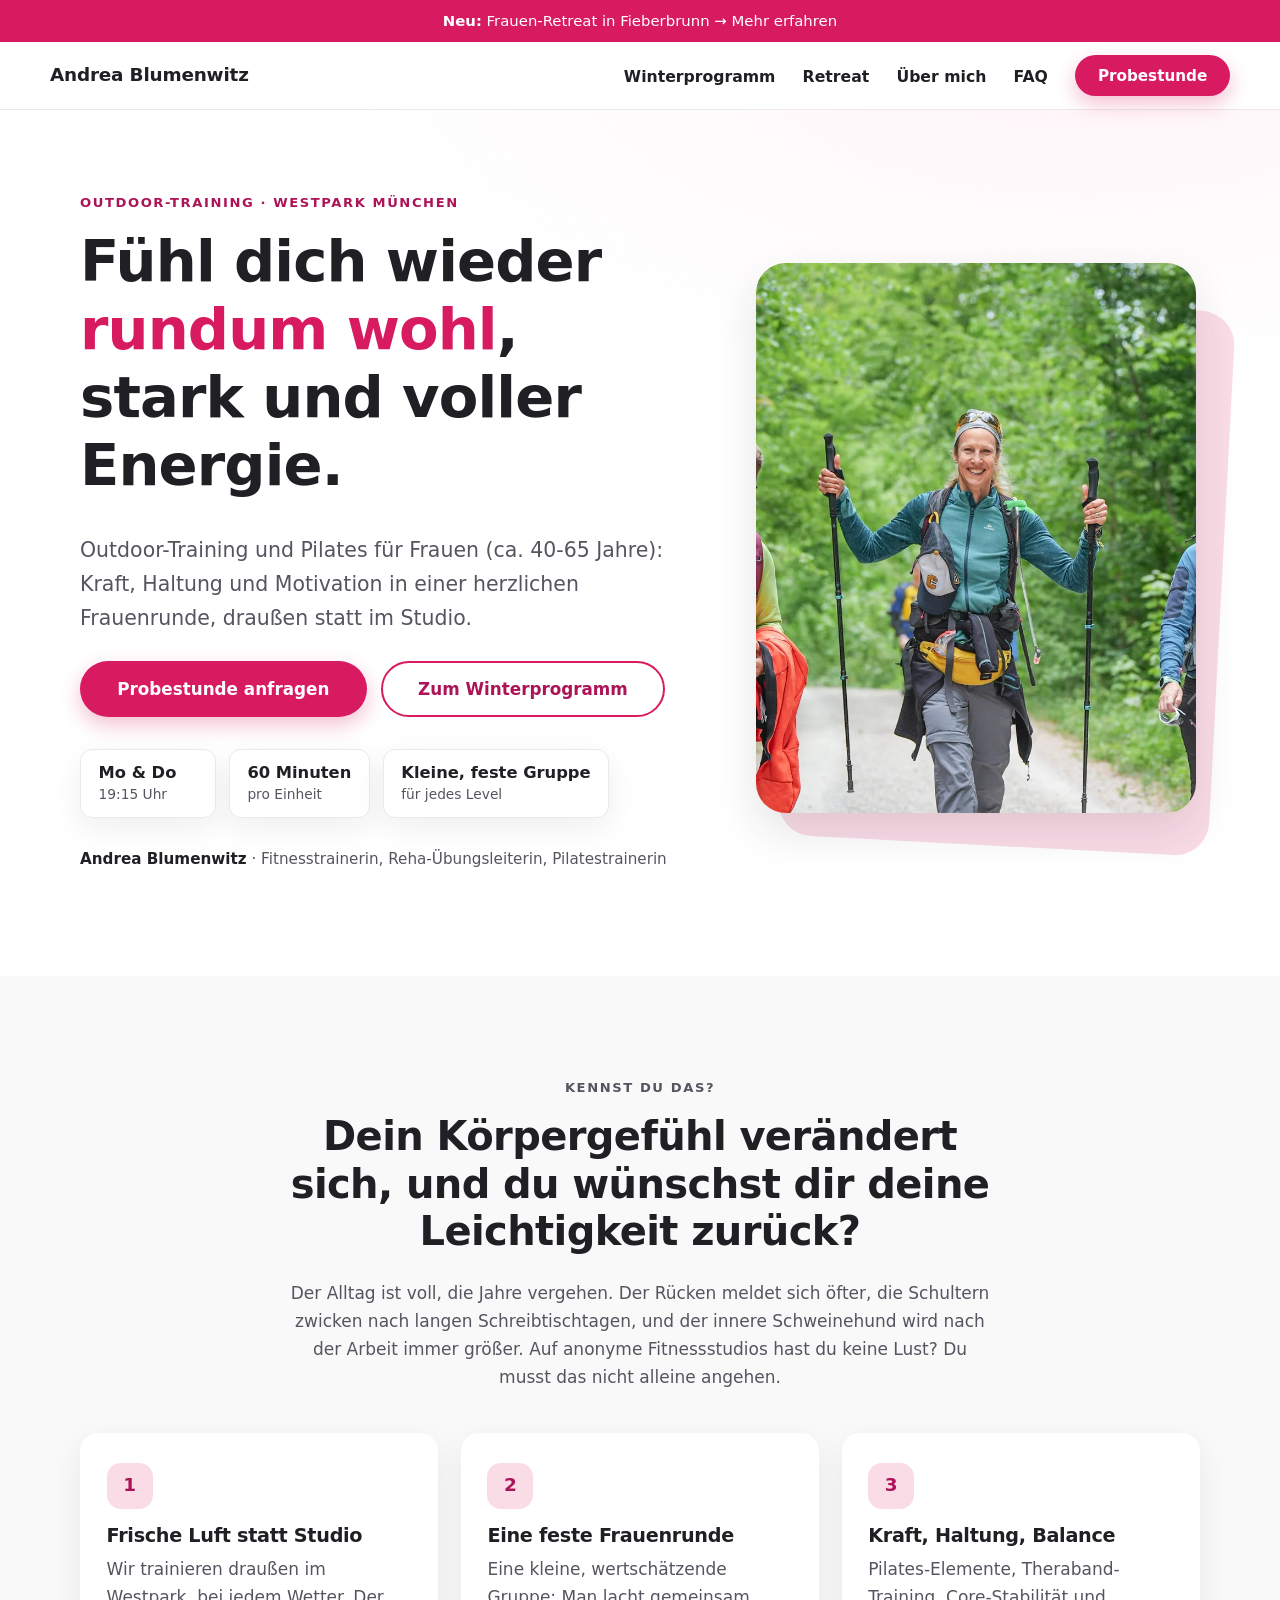
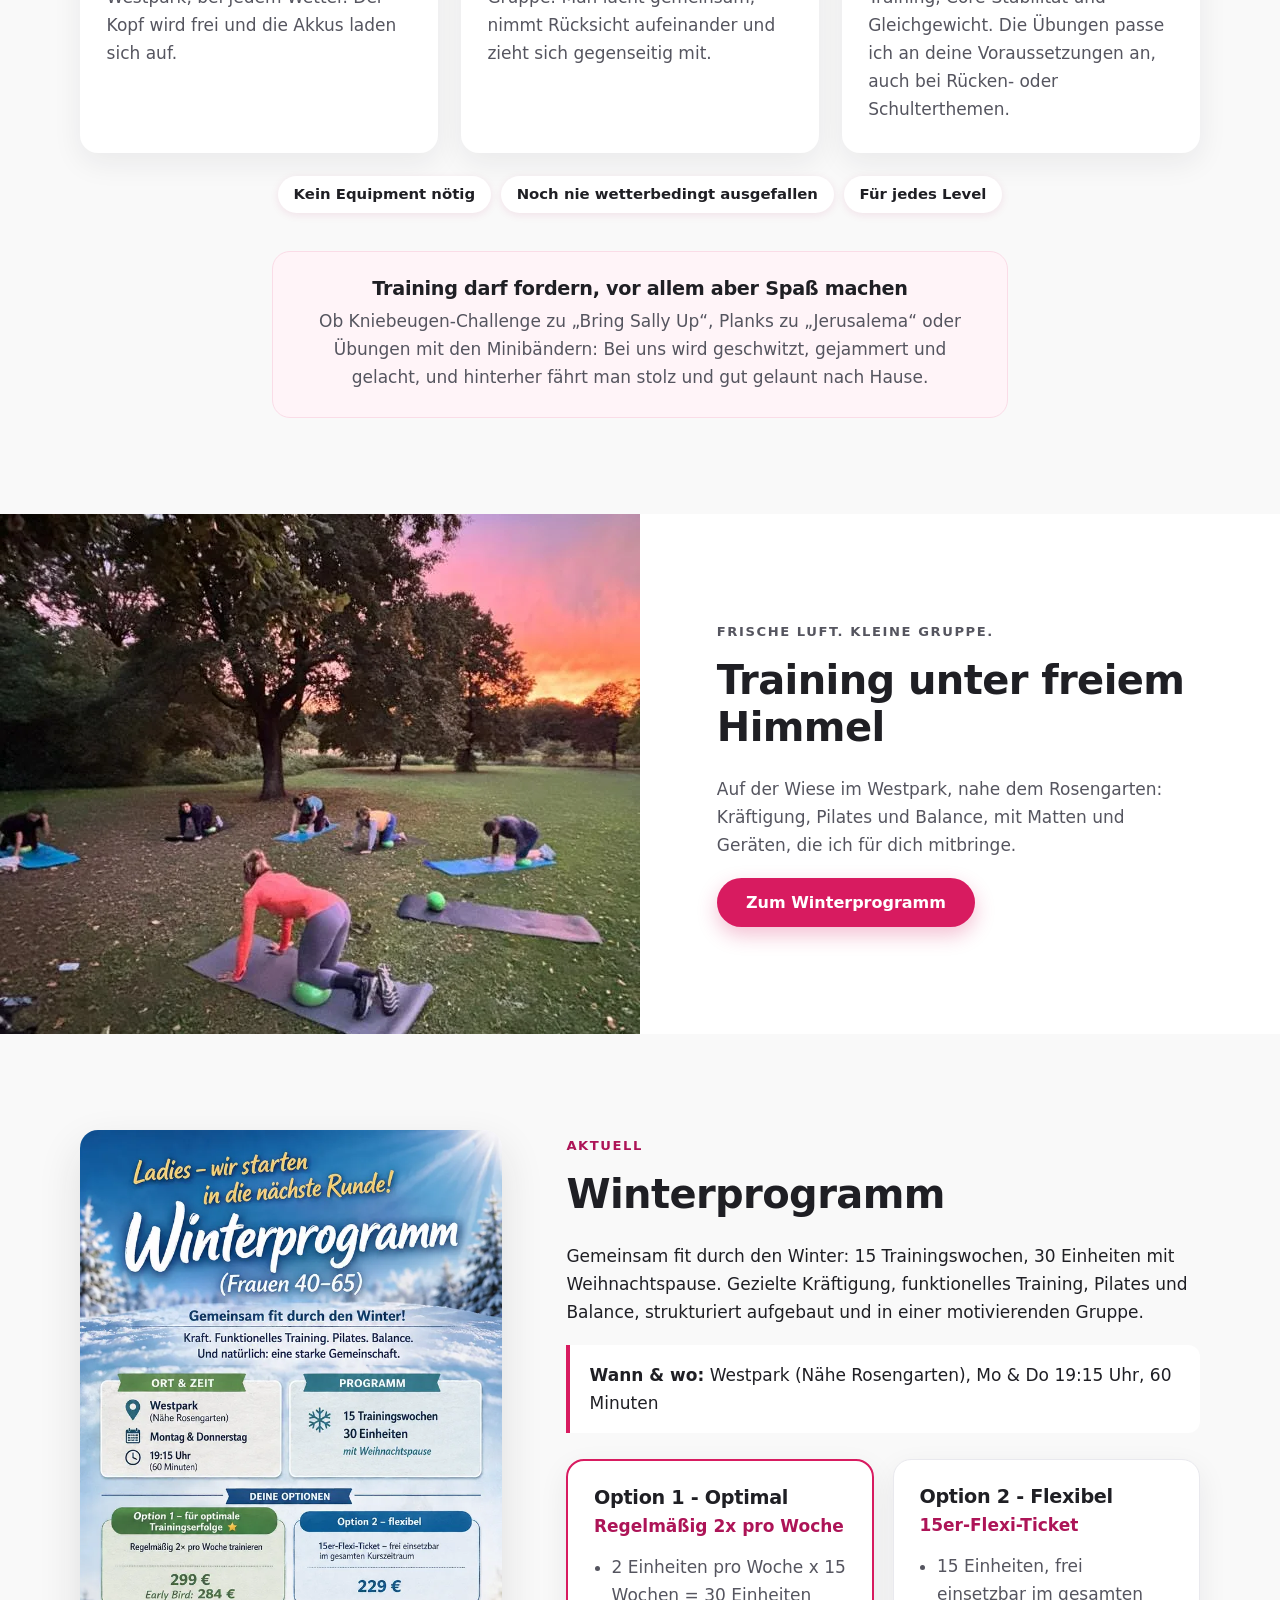
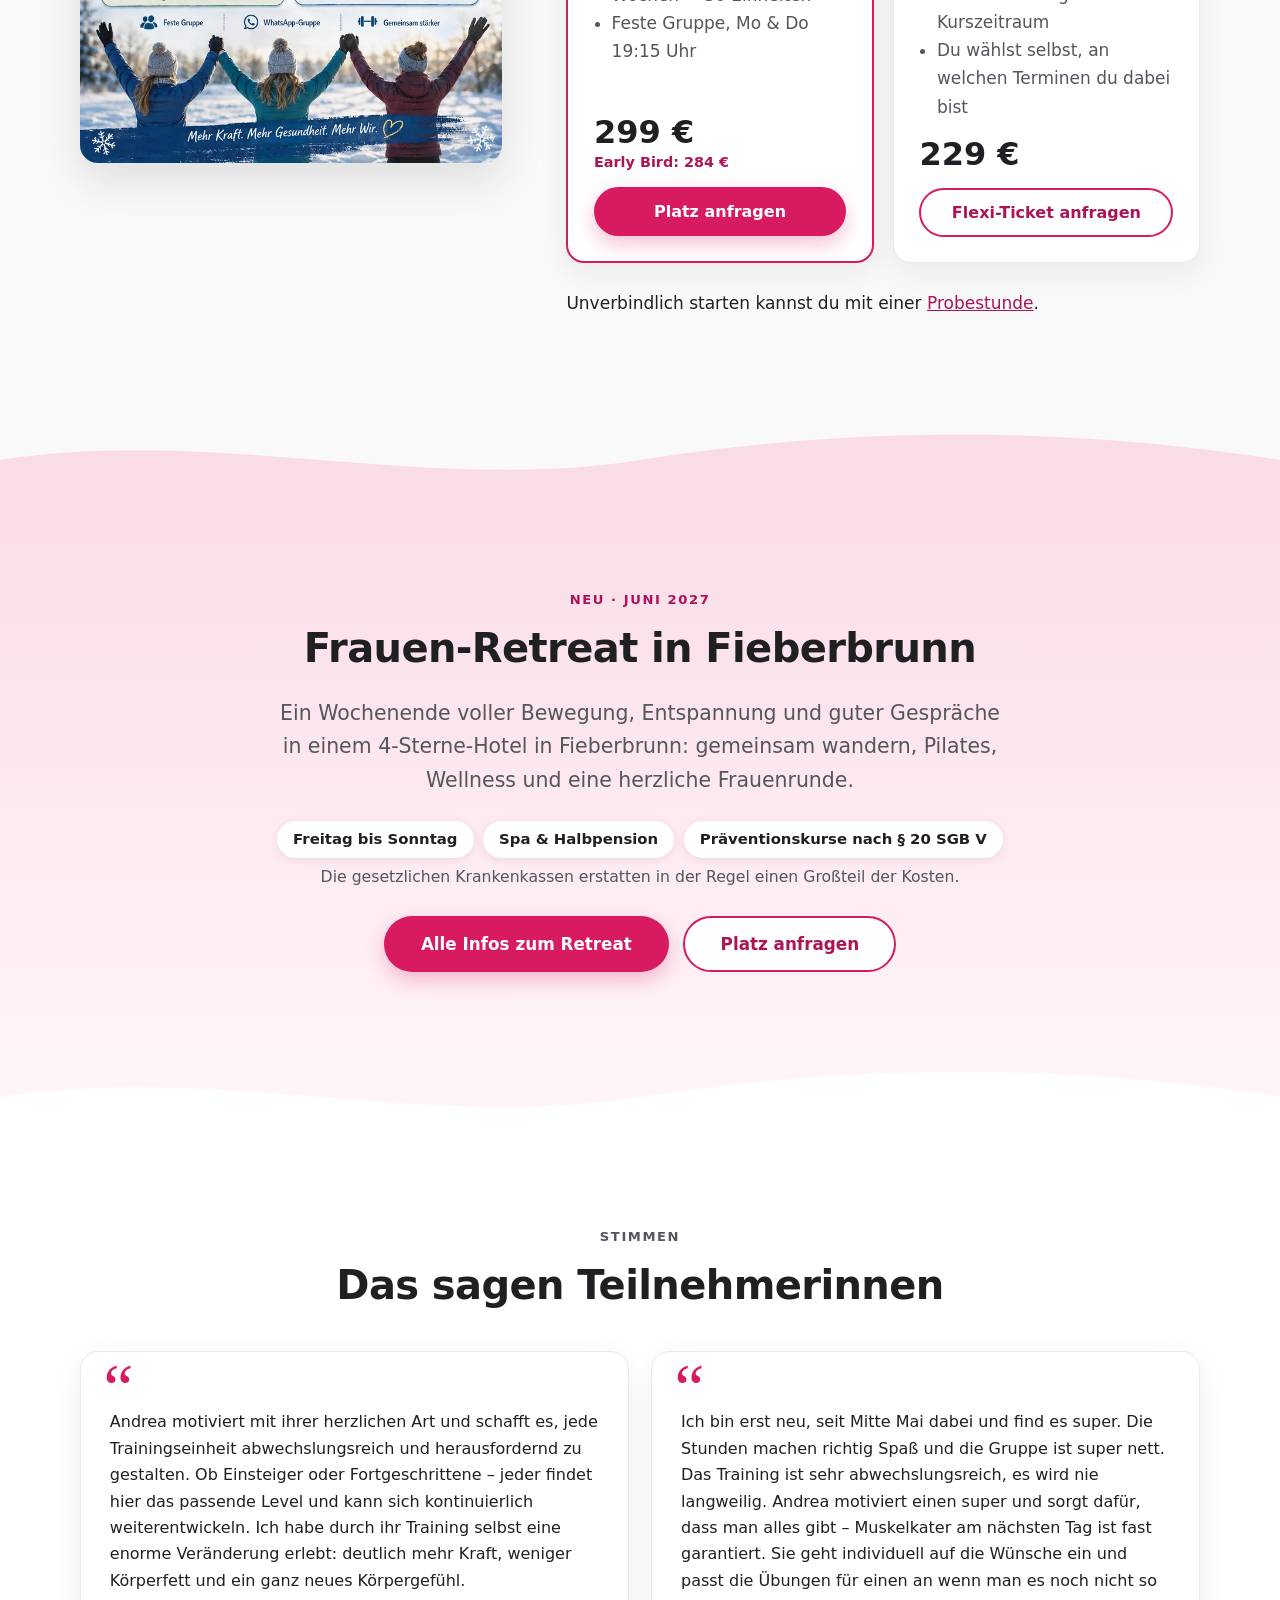
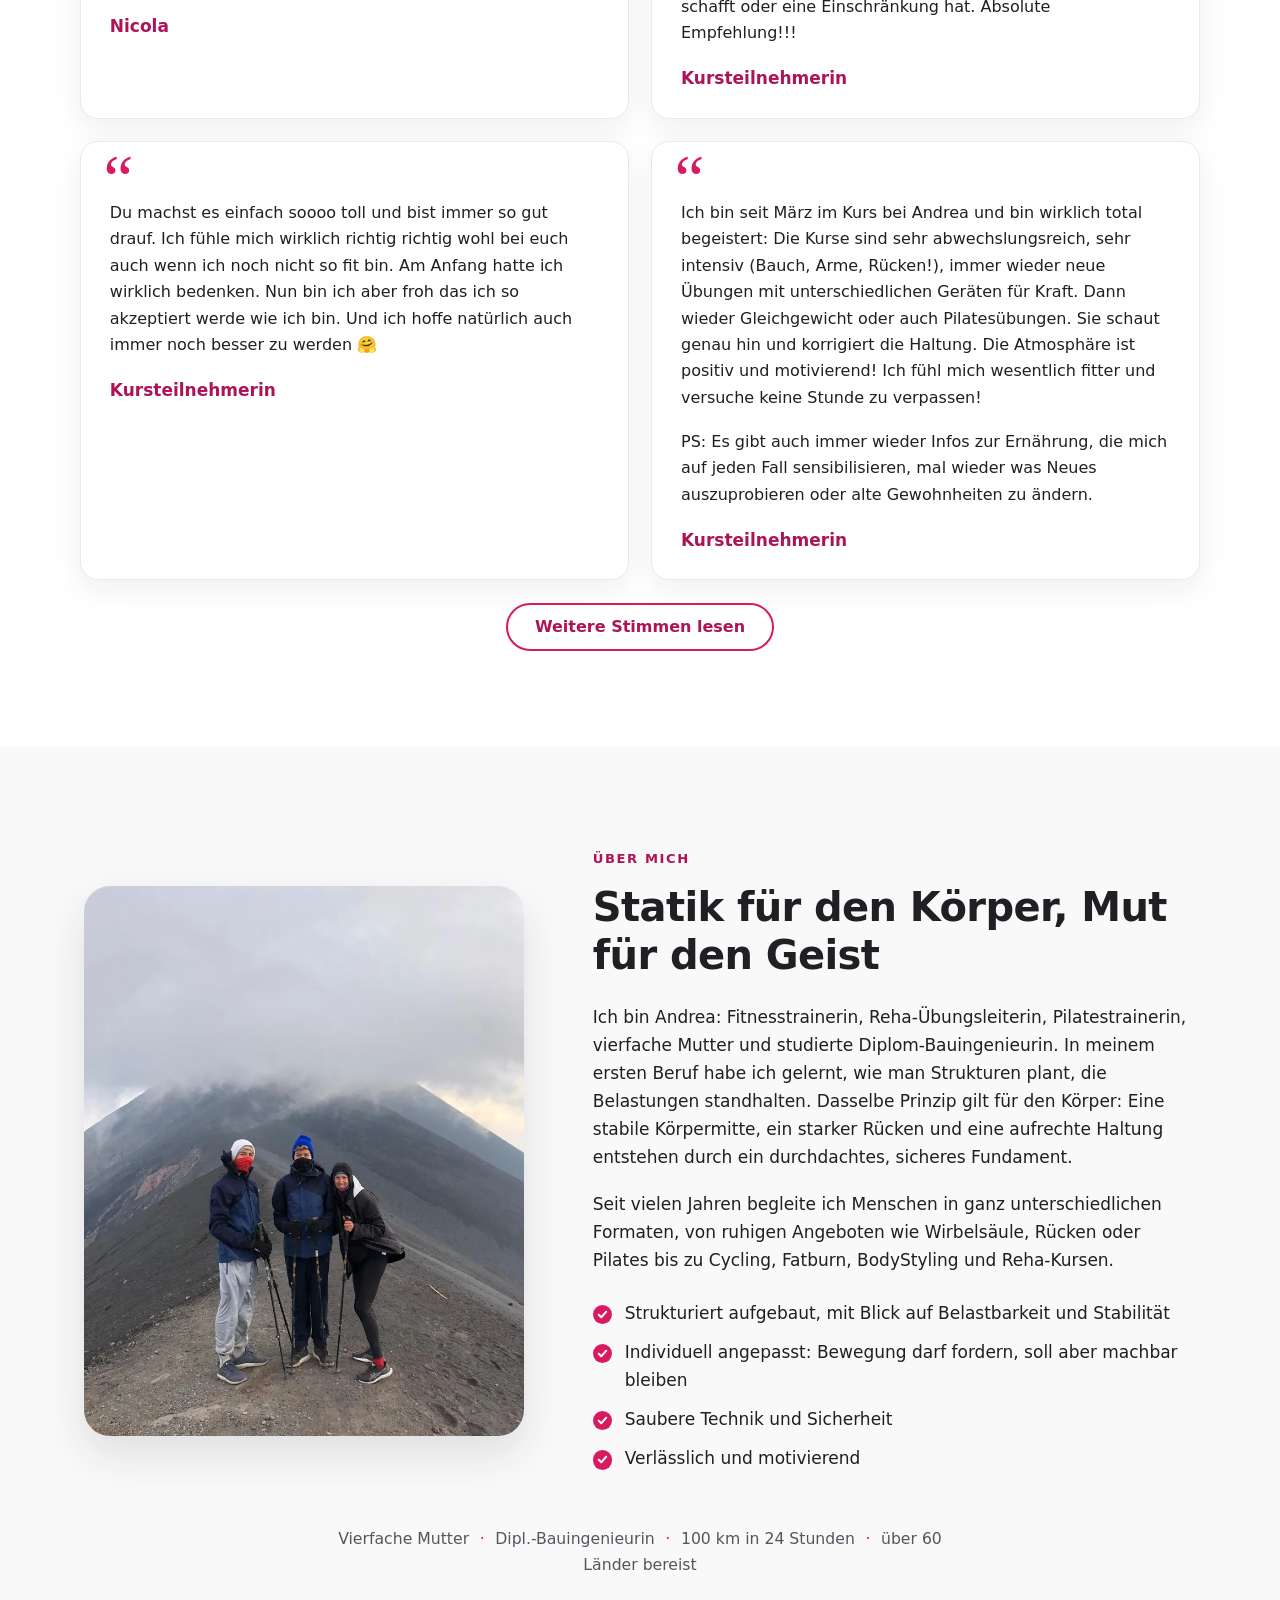
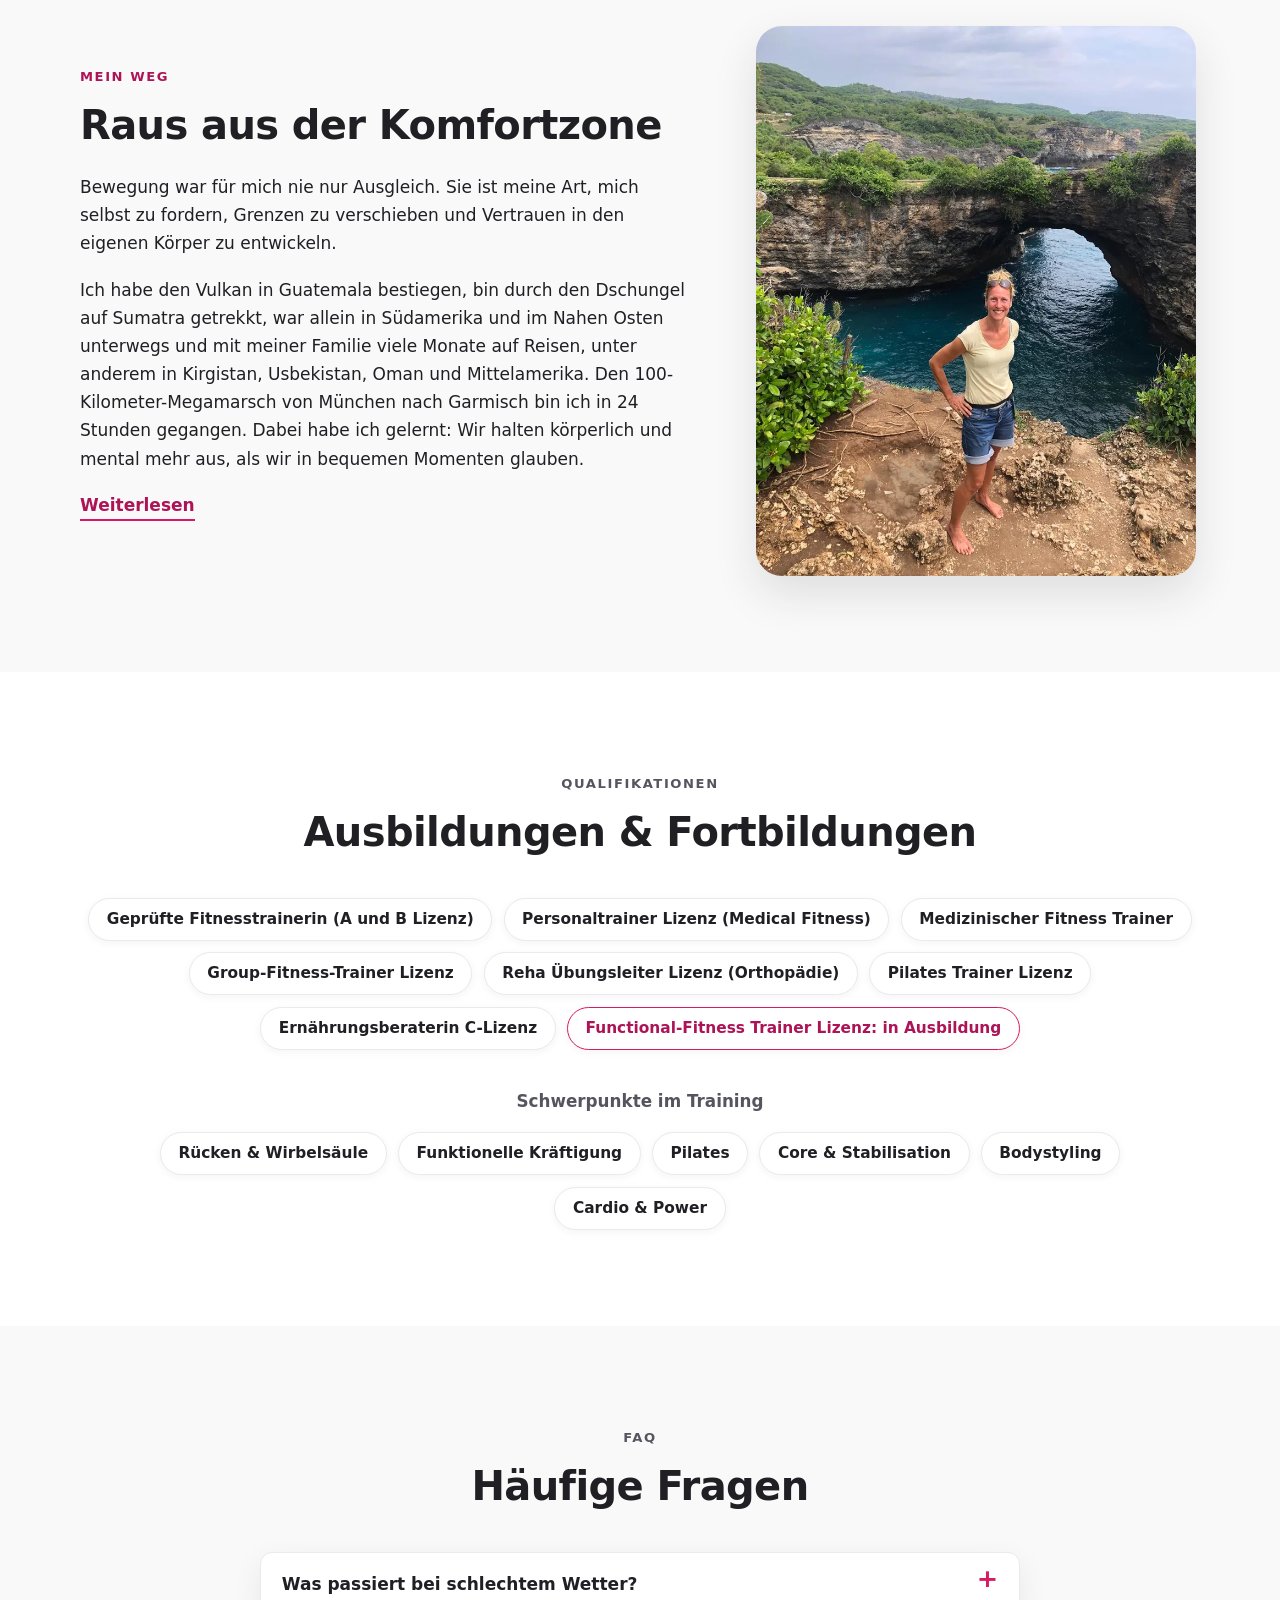
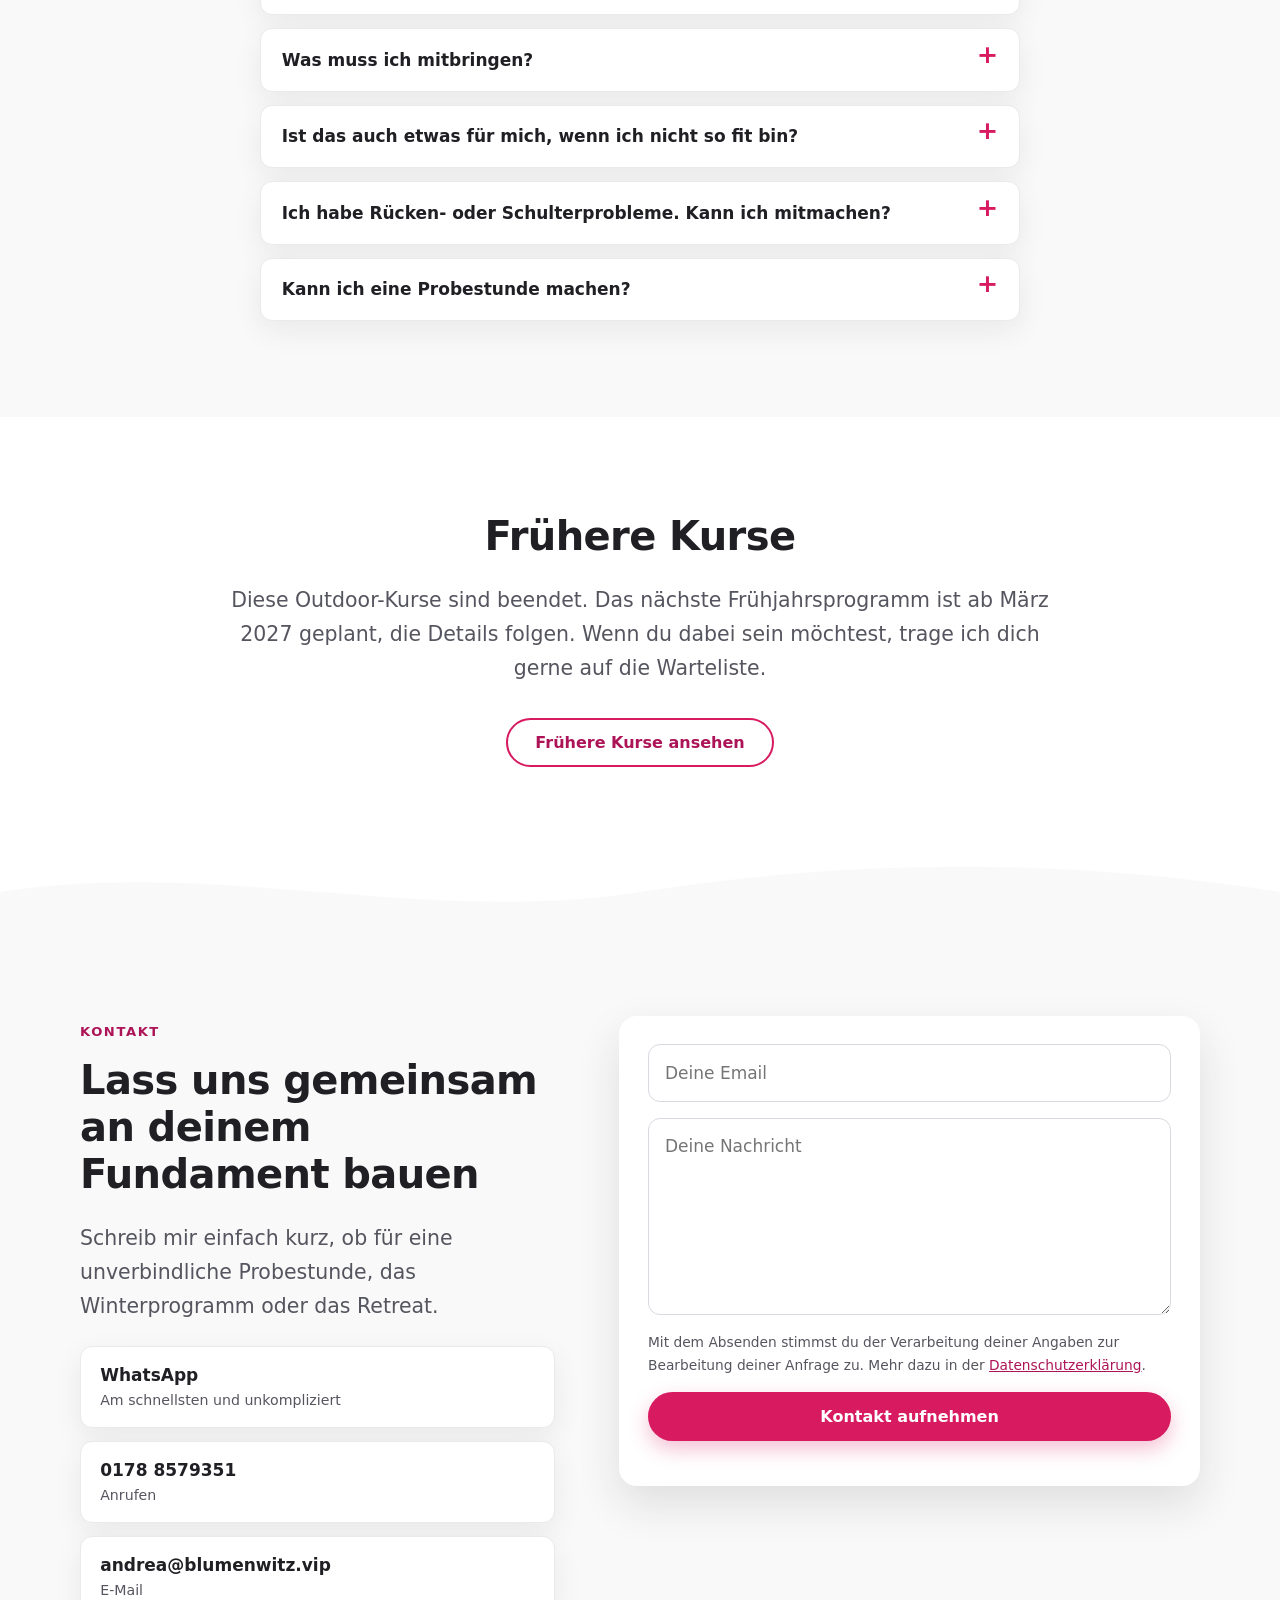
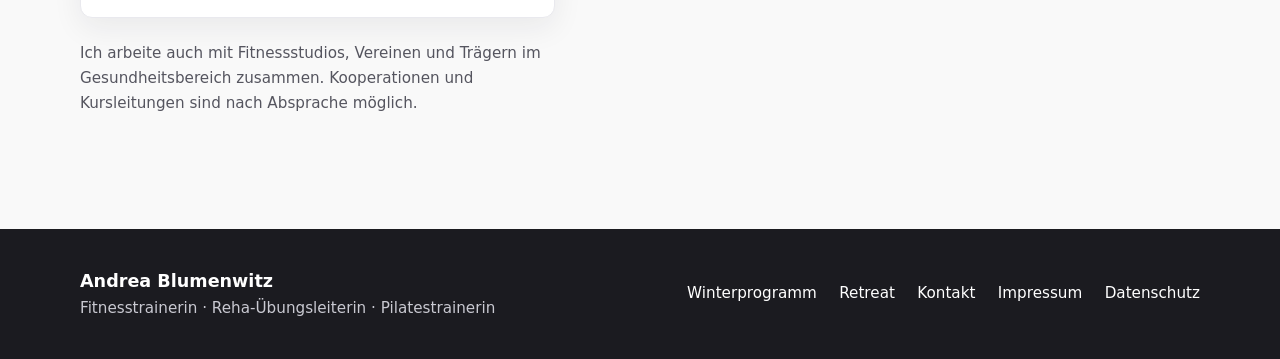
==== commit 7d59d01d: "Retreat: remove hotel name, prices per person, mark open values as placeholders Co-Authored-By: Clau" ====
--- a/index.html
+++ b/index.html
@@ -205,7 +205,7 @@
         <p class="eyebrow">Neu · Juni 2027</p>
         <h2>Frauen-Retreat in Fieberbrunn</h2>
         <p class="lead">
-          Ein Wochenende voller Bewegung, Entspannung und guter Gespräche im 4-Sterne-Hotel Alte Post: gemeinsam
+          Ein Wochenende voller Bewegung, Entspannung und guter Gespräche in einem 4-Sterne-Hotel in Fieberbrunn: gemeinsam
           wandern, Pilates, Wellness und eine herzliche Frauenrunde.
         </p>
         <ul class="chip-row" aria-label="Retreat auf einen Blick">
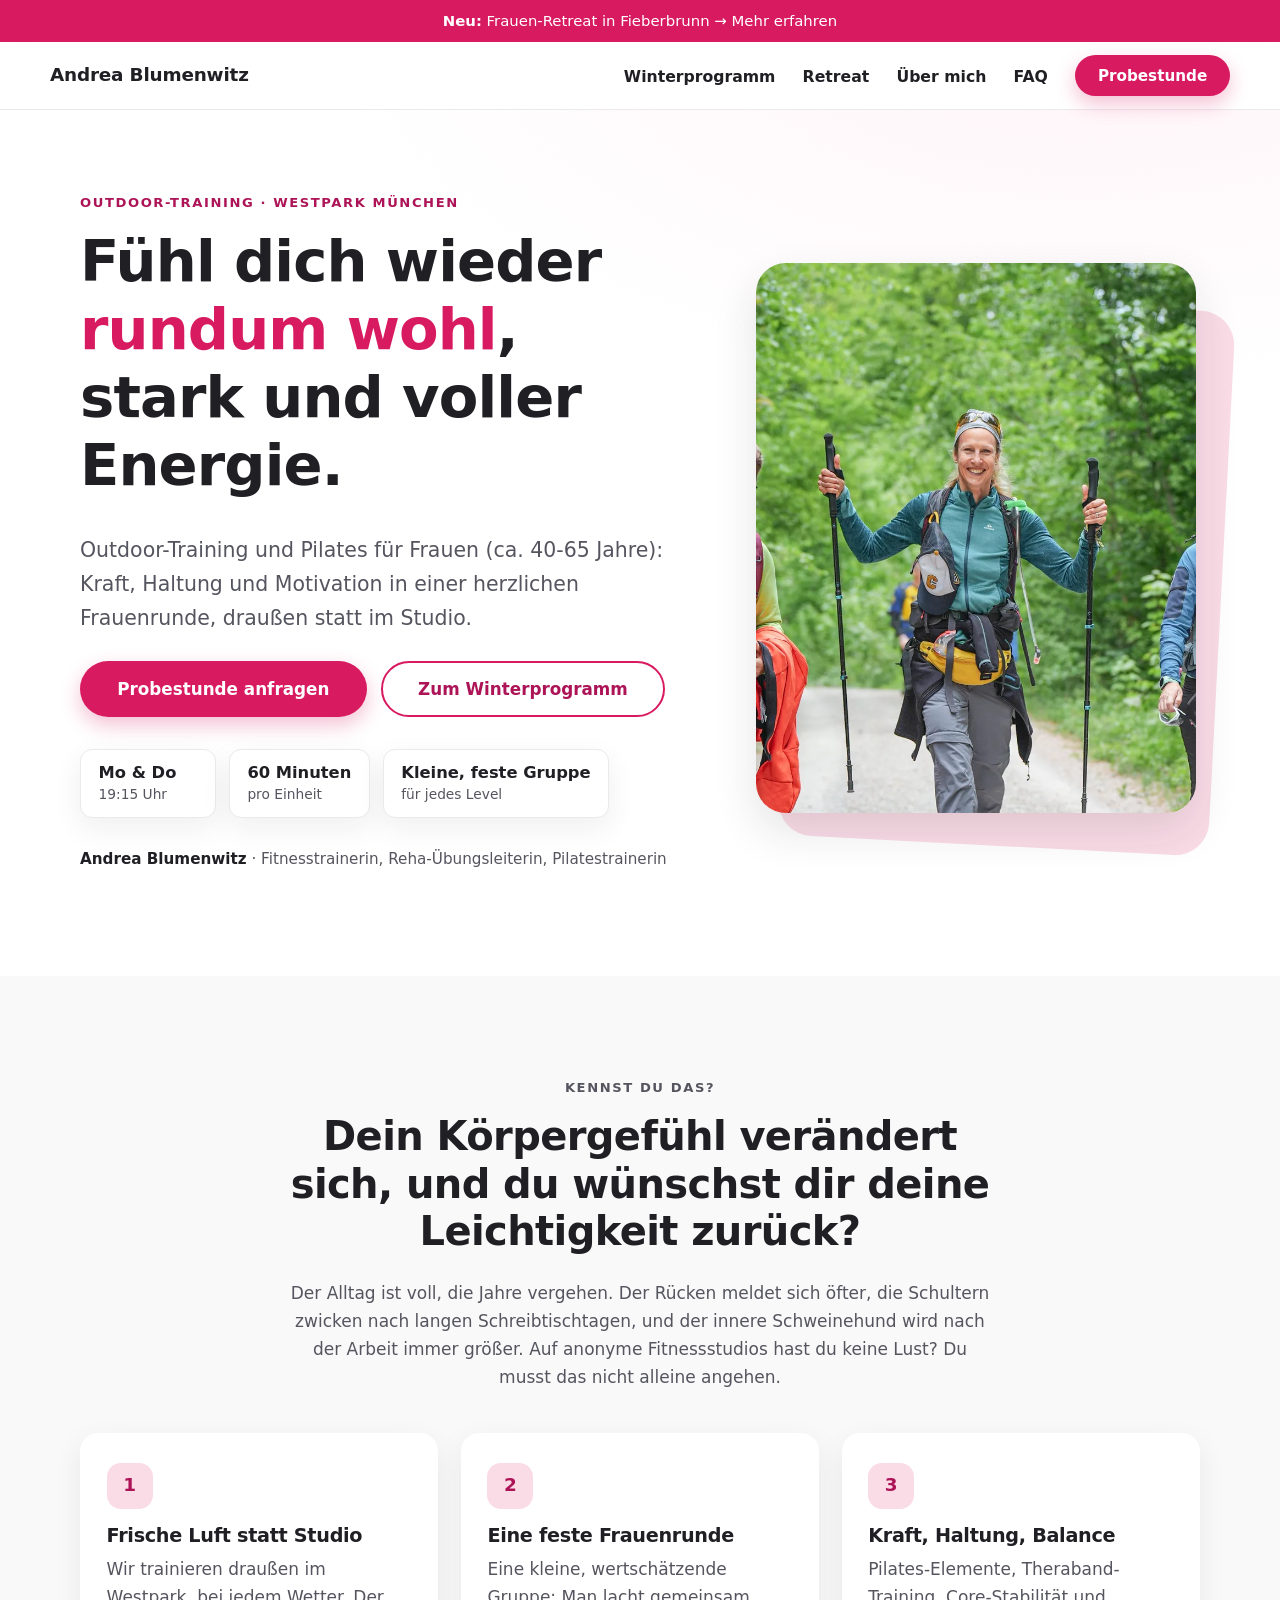
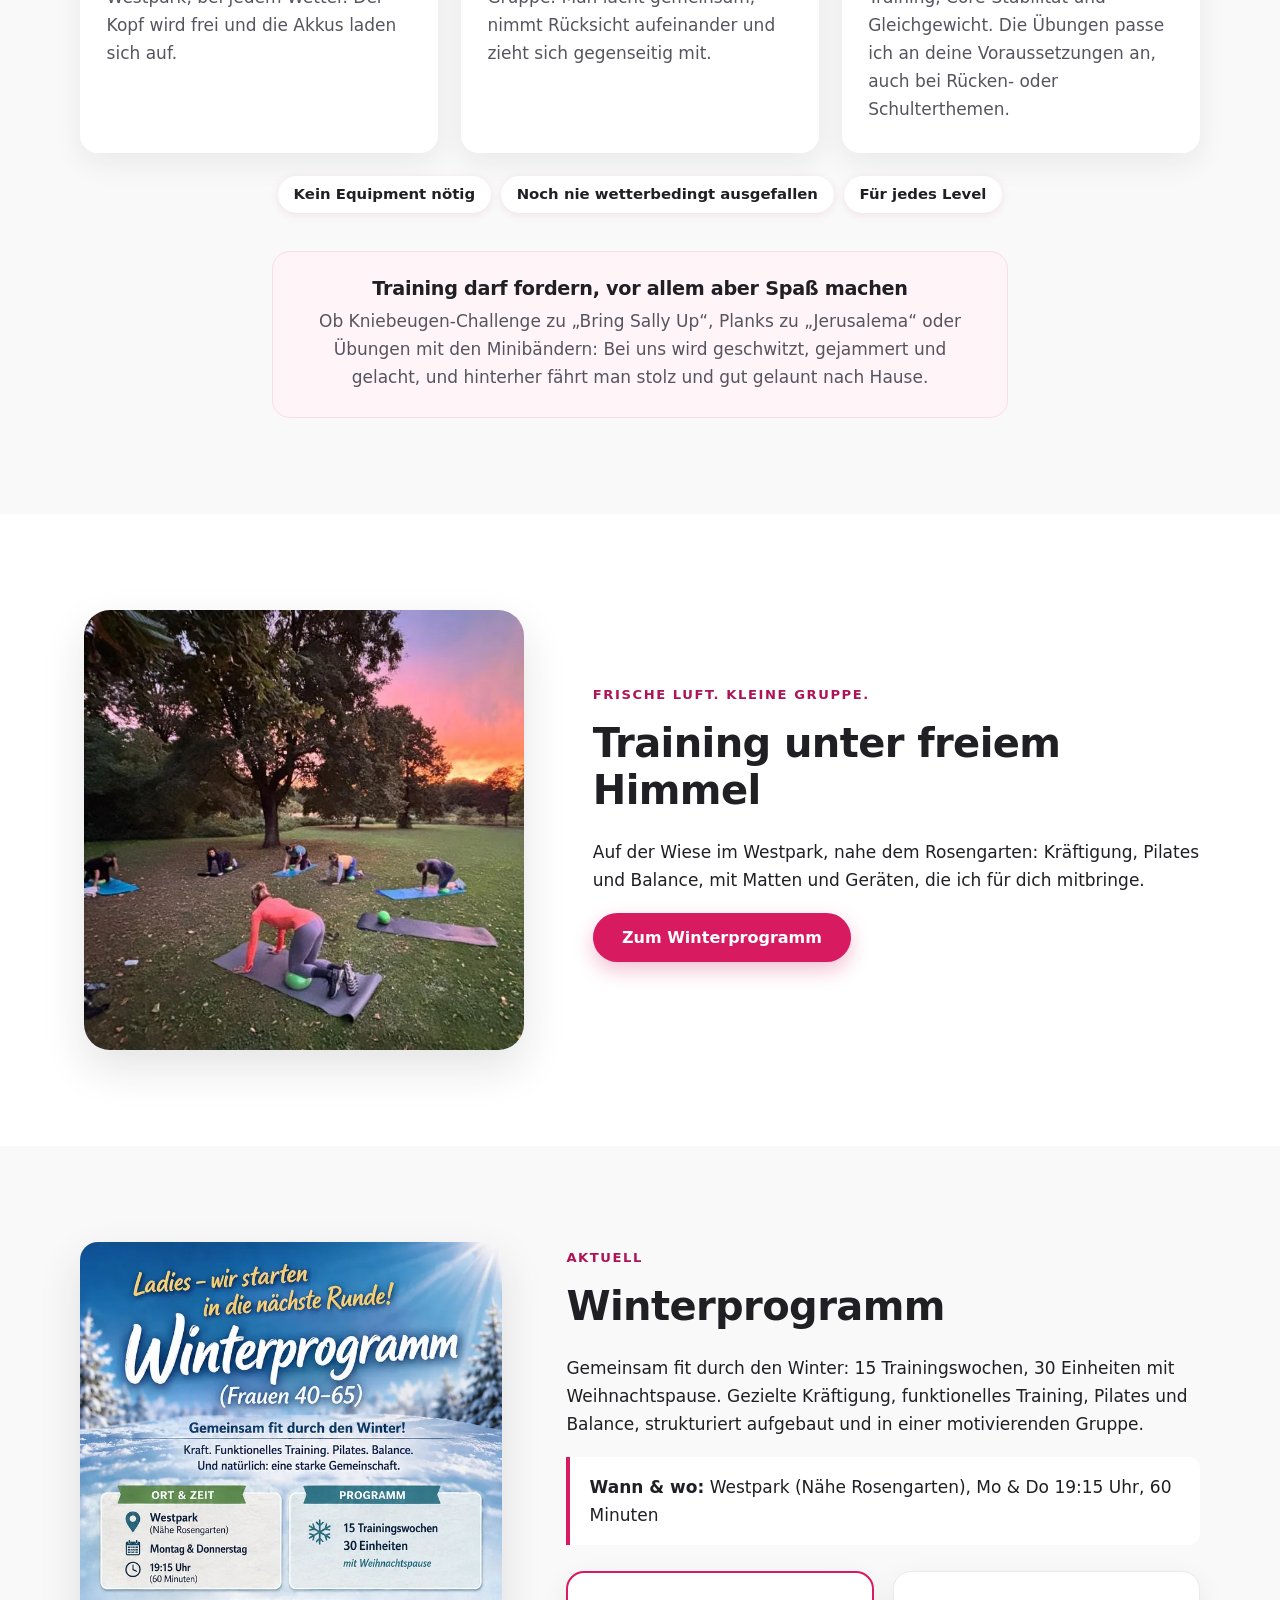
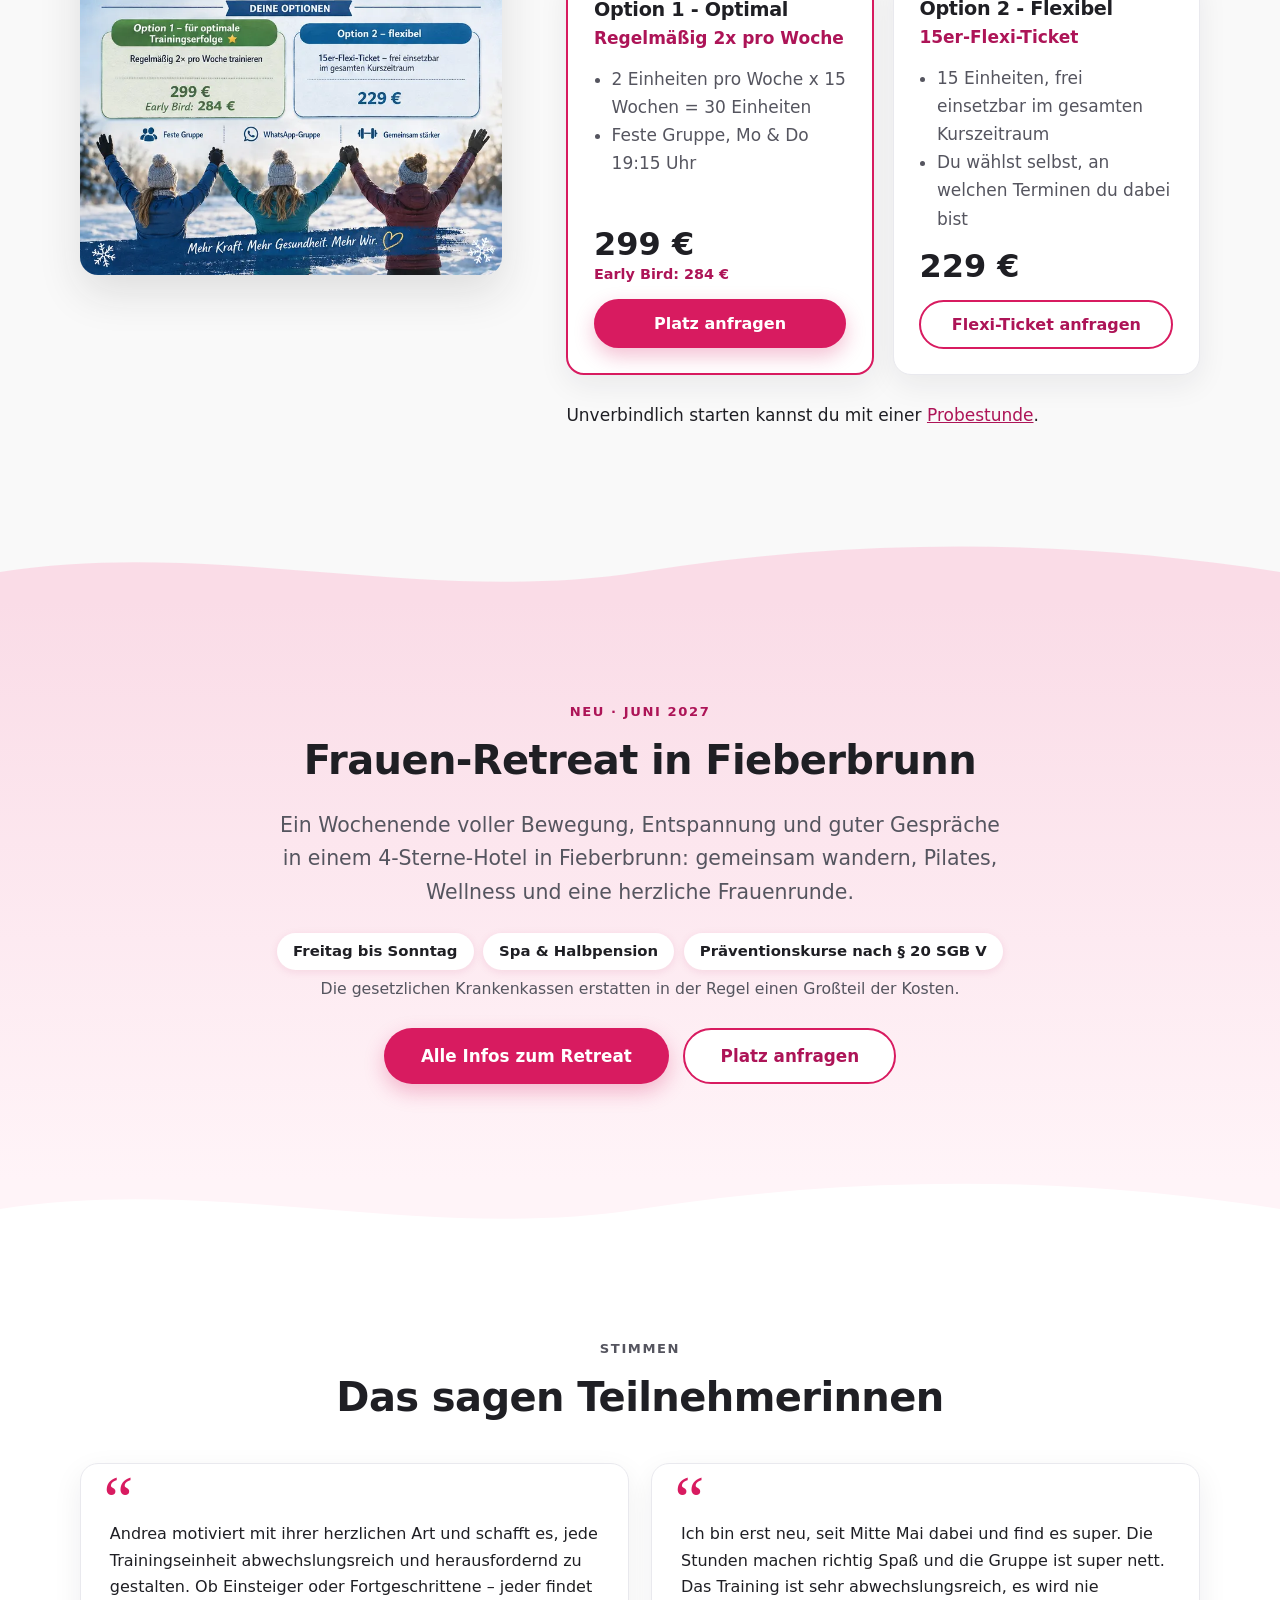
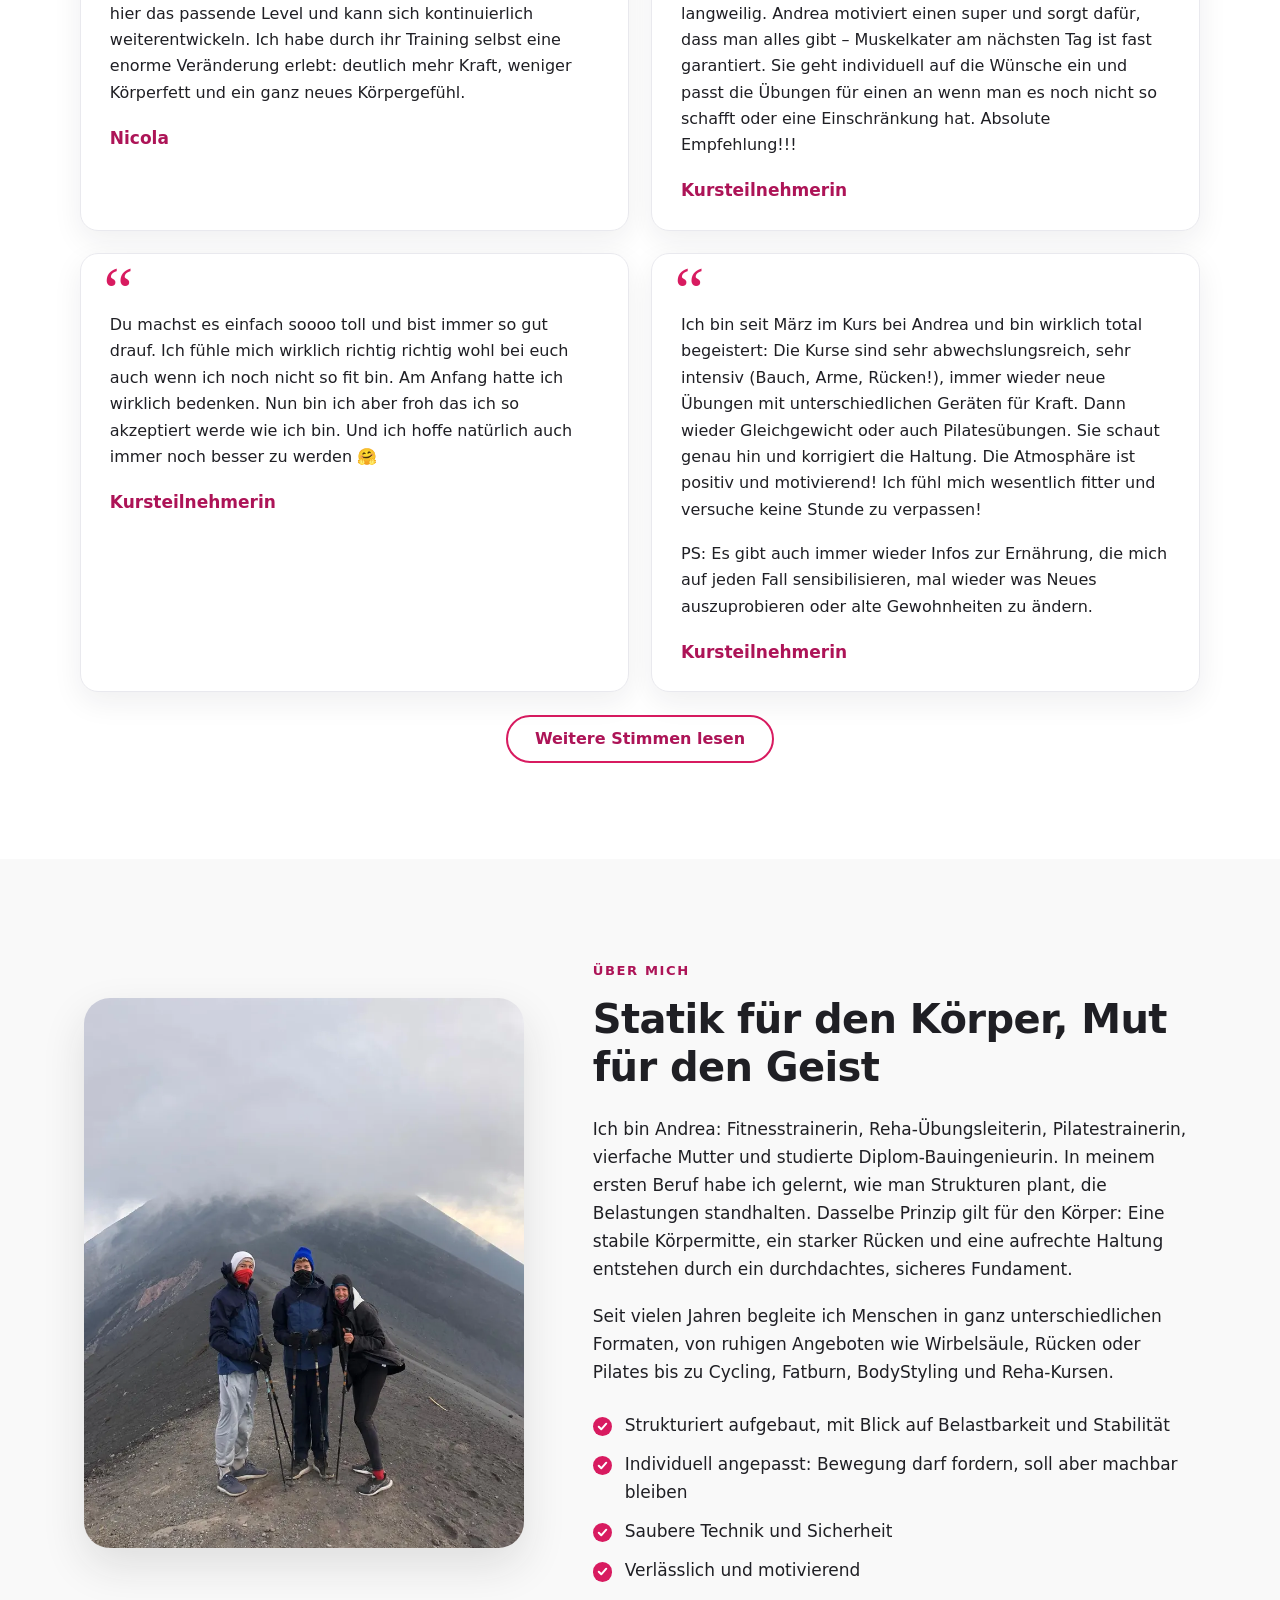
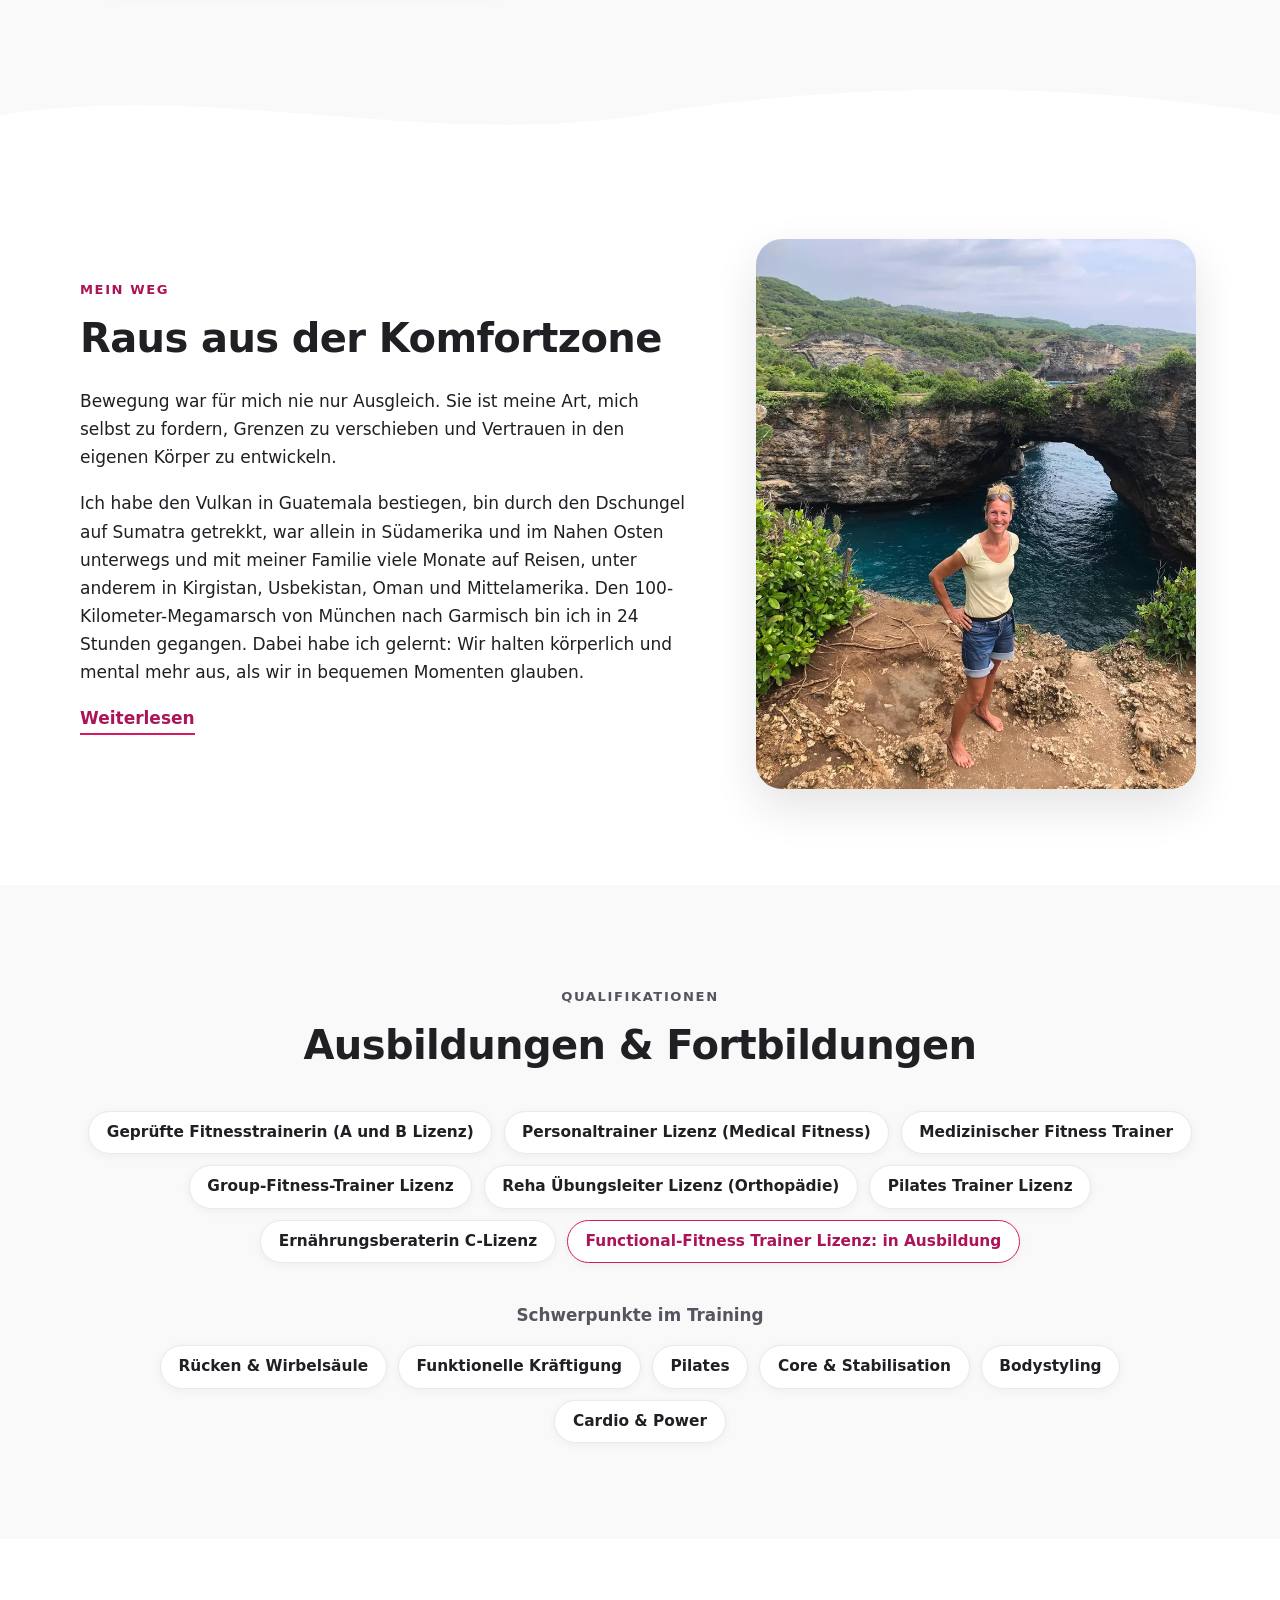
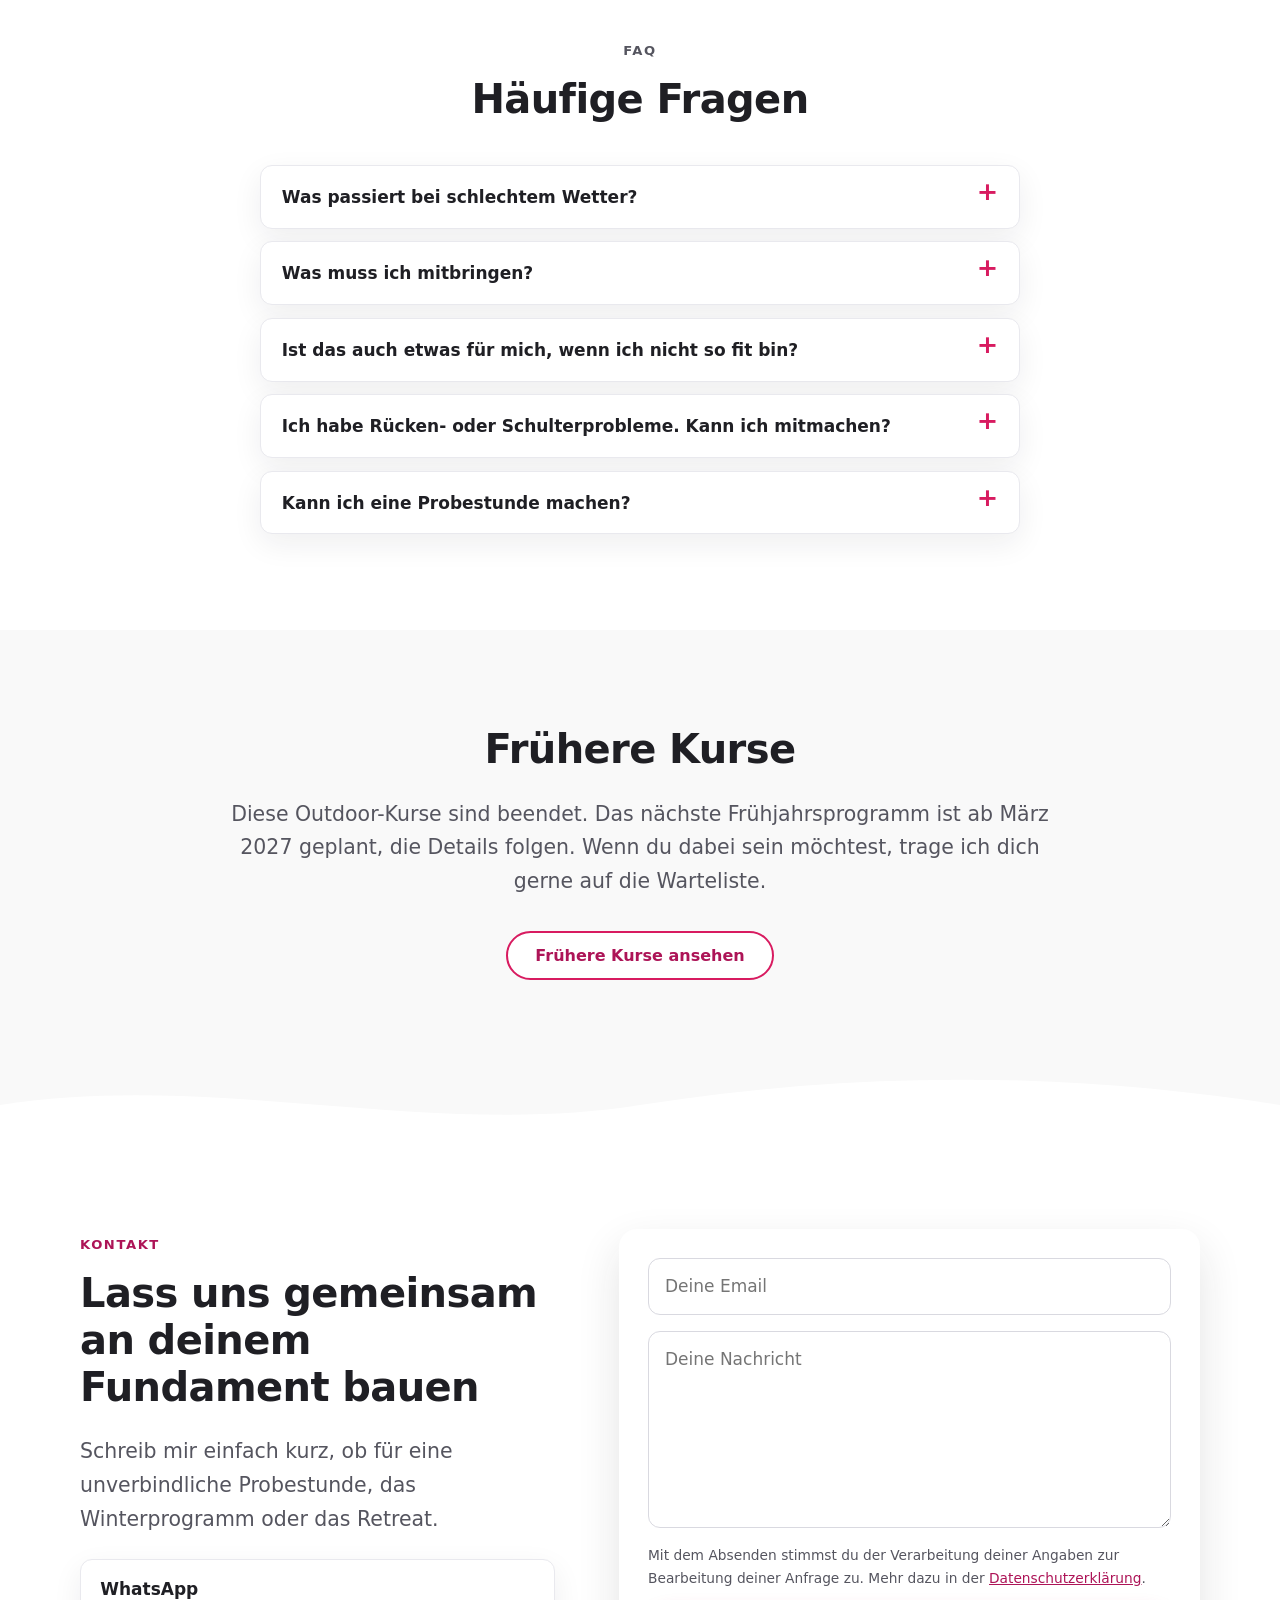
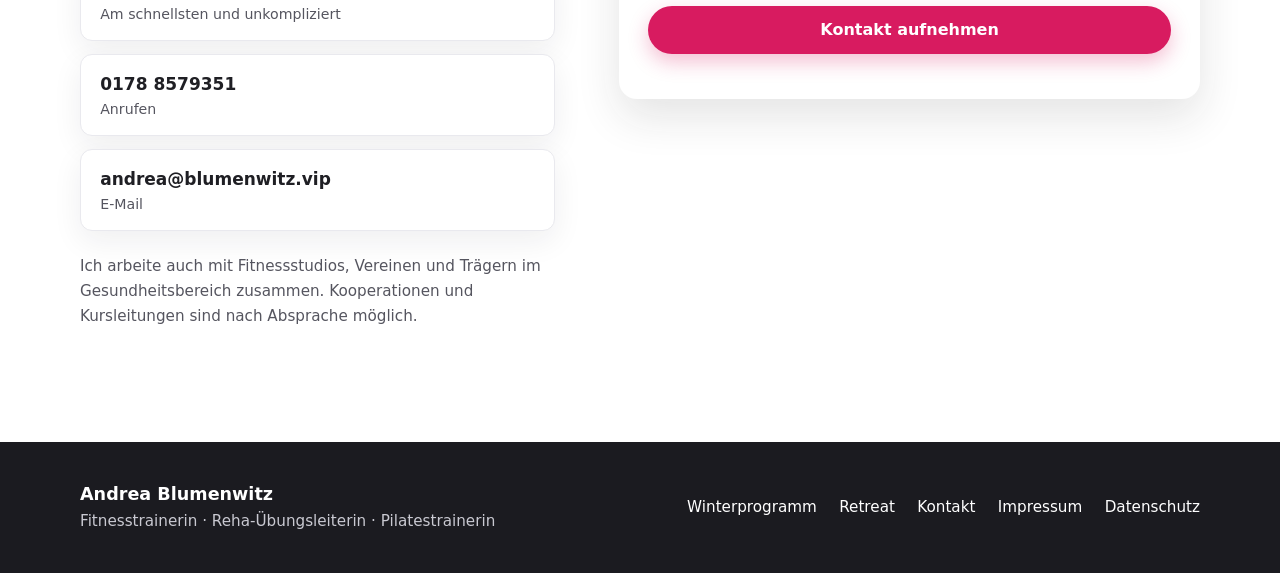
==== commit 49d67f86: "Wave divider instead of facts line; Westpark photo as normal rounded image; no yellow placeholder st" ====
--- a/index.html
+++ b/index.html
@@ -141,15 +141,21 @@
       </div>
     </section>
 
-    <!-- Foto-Band -->
-    <section class="photo-band" aria-label="Training im Westpark">
-      <img src="images/photos/training-westpark-abend.webp" width="640" height="640" loading="lazy"
-        alt="Frauengruppe trainiert bei Sonnenuntergang auf Matten im Westpark" />
-      <div class="photo-band-text">
-        <p class="eyebrow">Frische Luft. Kleine Gruppe.</p>
-        <h2>Training unter freiem Himmel</h2>
-        <p>Auf der Wiese im Westpark, nahe dem Rosengarten: Kräftigung, Pilates und Balance, mit Matten und Geräten, die ich für dich mitbringe.</p>
-        <a href="#winterkurs" class="btn-primary">Zum Winterprogramm</a>
+    <!-- Training im Westpark -->
+    <section class="section" aria-label="Training im Westpark">
+      <div class="container">
+        <div class="split">
+          <div class="split-media">
+            <img class="is-square" src="images/photos/training-westpark-abend.webp" width="640" height="640" loading="lazy"
+              alt="Frauengruppe trainiert bei Sonnenuntergang auf Matten im Westpark" />
+          </div>
+          <div>
+            <p class="eyebrow">Frische Luft. Kleine Gruppe.</p>
+            <h2>Training unter freiem Himmel</h2>
+            <p>Auf der Wiese im Westpark, nahe dem Rosengarten: Kräftigung, Pilates und Balance, mit Matten und Geräten, die ich für dich mitbringe.</p>
+            <p><a href="#winterkurs" class="btn-primary">Zum Winterprogramm</a></p>
+          </div>
+        </div>
       </div>
     </section>
 
@@ -349,10 +355,13 @@
           </div>
         </div>
 
-        <p class="quiet-facts">
-          Vierfache Mutter <span aria-hidden="true">·</span> Dipl.-Bauingenieurin <span aria-hidden="true">·</span>
-          100 km in 24 Stunden <span aria-hidden="true">·</span> über 60 Länder bereist
-        </p>
+      </div>
+    </section>
+    <div class="wave wave--alt-white" aria-hidden="true"></div>
+
+    <!-- Mein Weg -->
+    <section id="journey-section" class="section">
+      <div class="container">
 
         <div class="split reverse" id="journey">
           <div>
@@ -391,7 +400,7 @@
     </section>
 
     <!-- Qualifikationen -->
-    <section id="qualifications" class="section">
+    <section id="qualifications" class="section section-alt">
       <div class="container">
         <div class="section-head">
           <p class="eyebrow">Qualifikationen</p>
@@ -420,7 +429,7 @@
     </section>
 
     <!-- FAQ -->
-    <section id="faq" class="section section-alt">
+    <section id="faq" class="section">
       <div class="container">
         <div class="section-head">
           <p class="eyebrow">FAQ</p>
@@ -465,7 +474,7 @@
     </section>
 
     <!-- Frühere Kurse -->
-    <section id="fruehere-kurse" class="section">
+    <section id="fruehere-kurse" class="section section-alt">
       <div class="container center">
         <h2>Frühere Kurse</h2>
         <p class="lead">
@@ -495,8 +504,8 @@
     </section>
 
     <!-- Kontakt -->
-    <div class="wave wave--white-alt" aria-hidden="true"></div>
-    <section id="contact" class="section section-alt">
+    <div class="wave wave--alt-white" aria-hidden="true"></div>
+    <section id="contact" class="section">
       <div class="container contact-grid">
         <div>
           <p class="eyebrow">Kontakt</p>
--- a/styles.css
+++ b/styles.css
@@ -92,6 +92,7 @@
 .wave--alt-pink { --top: var(--bg-alt); --bottom: var(--pink-soft); }
 .wave--white-pink { --top: #fff; --bottom: var(--pink-soft); }
 .wave--pink-white { --top: var(--pink-tint); --bottom: #fff; }
+.wave--alt-white { --top: var(--bg-alt); --bottom: #fff; }
 .wave--white-alt { --top: #fff; --bottom: var(--bg-alt); }
 .wave--pink-alt { --top: var(--pink-tint); --bottom: var(--bg-alt); }
 
@@ -224,12 +225,6 @@
 .rituals h3 { margin-bottom: .4rem; }
 .rituals p { margin: 0; color: var(--muted); }
 
-/* ---------- Photo band ---------- */
-.photo-band { display: grid; grid-template-columns: 1fr 1fr; align-items: stretch; background: #fff; }
-.photo-band img { width: 100%; height: 100%; max-height: 520px; object-fit: cover; }
-.photo-band-text { display: flex; flex-direction: column; justify-content: center; align-items: flex-start; padding: clamp(2rem, 6vw, 5rem); }
-.photo-band-text p { color: var(--muted); }
-@media (max-width: 760px) { .photo-band { grid-template-columns: 1fr; } .photo-band img { max-height: 340px; } }
 
 /* ---------- Winterprogramm ---------- */
 .kurs-grid { display: grid; grid-template-columns: .8fr 1.2fr; gap: clamp(2rem, 5vw, 4rem); align-items: start; }
@@ -286,6 +281,7 @@
 .split + .split { margin-top: clamp(3rem, 6vw, 5rem); }
 .split.reverse { grid-template-columns: 1.15fr .85fr; }
 .split.reverse .split-media { order: 2; }
+.split-media img.is-square { aspect-ratio: 1 / 1; }
 .split-media img { width: 100%; max-width: 440px; margin-inline: auto; aspect-ratio: 4 / 5; object-fit: cover; border-radius: 26px; box-shadow: var(--shadow-lg); }
 .checklist { list-style: none; margin: 1.2rem 0 0; padding: 0; }
 .checklist li { position: relative; padding: .35rem 0 .35rem 2rem; }
@@ -392,12 +388,8 @@
 .fineprint { font-size: .92rem; color: var(--muted); }
 
 .photo-grid { display: grid; grid-template-columns: repeat(auto-fit, minmax(220px, 1fr)); gap: 1.2rem; margin: 1.8rem 0; }
-.photo-placeholder { display: grid; place-items: center; aspect-ratio: 4 / 3; border-radius: var(--radius); text-align: center; padding: 1rem; }
-
-.placeholder {
-  background: #fff8d6; color: #7a5c00; border: 2px dashed #d6b300; border-radius: 8px; padding: .05em .45em;
-}
-.photo-placeholder.placeholder { padding: 1rem; }
+
+.placeholder { /* marker class only: values still to be confirmed */ }
 
 @media (prefers-reduced-motion: no-preference) {
   .reveal { opacity: 0; transform: translateY(18px); transition: opacity .6s ease, transform .6s ease; }
@@ -420,7 +412,5 @@
   .mobile-bar.is-hidden { transform: translateY(110%); }
 }
 
-.price-value small { font-size: .95rem; font-weight: 600; color: var(--muted); }
-
-.quiet-facts { margin: clamp(2rem, 4vw, 3rem) auto; text-align: center; color: var(--muted); font-size: .98rem; max-width: 40rem; }
-.quiet-facts span { color: var(--pink); margin: 0 .35rem; }
+.price-value small { display: block; margin-top: .35rem; font-size: .95rem; font-weight: 600; color: var(--muted); }
+
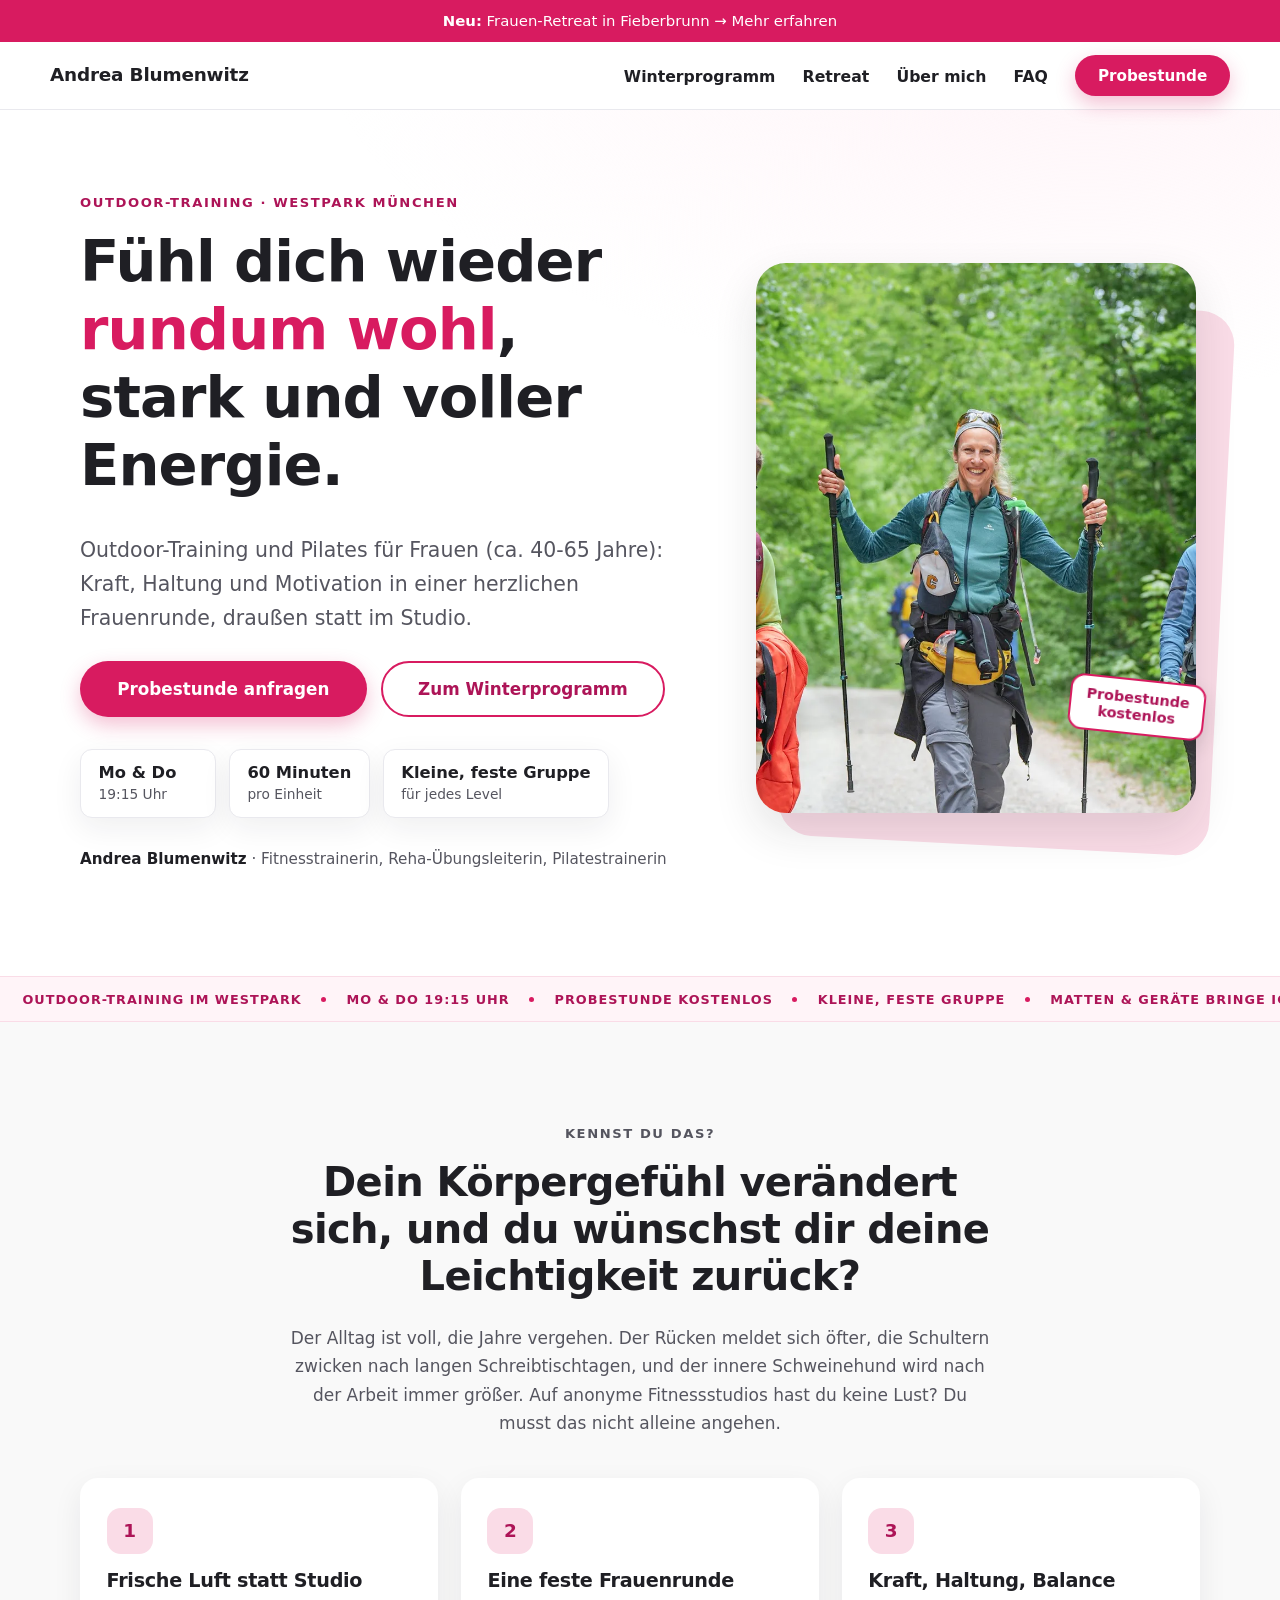
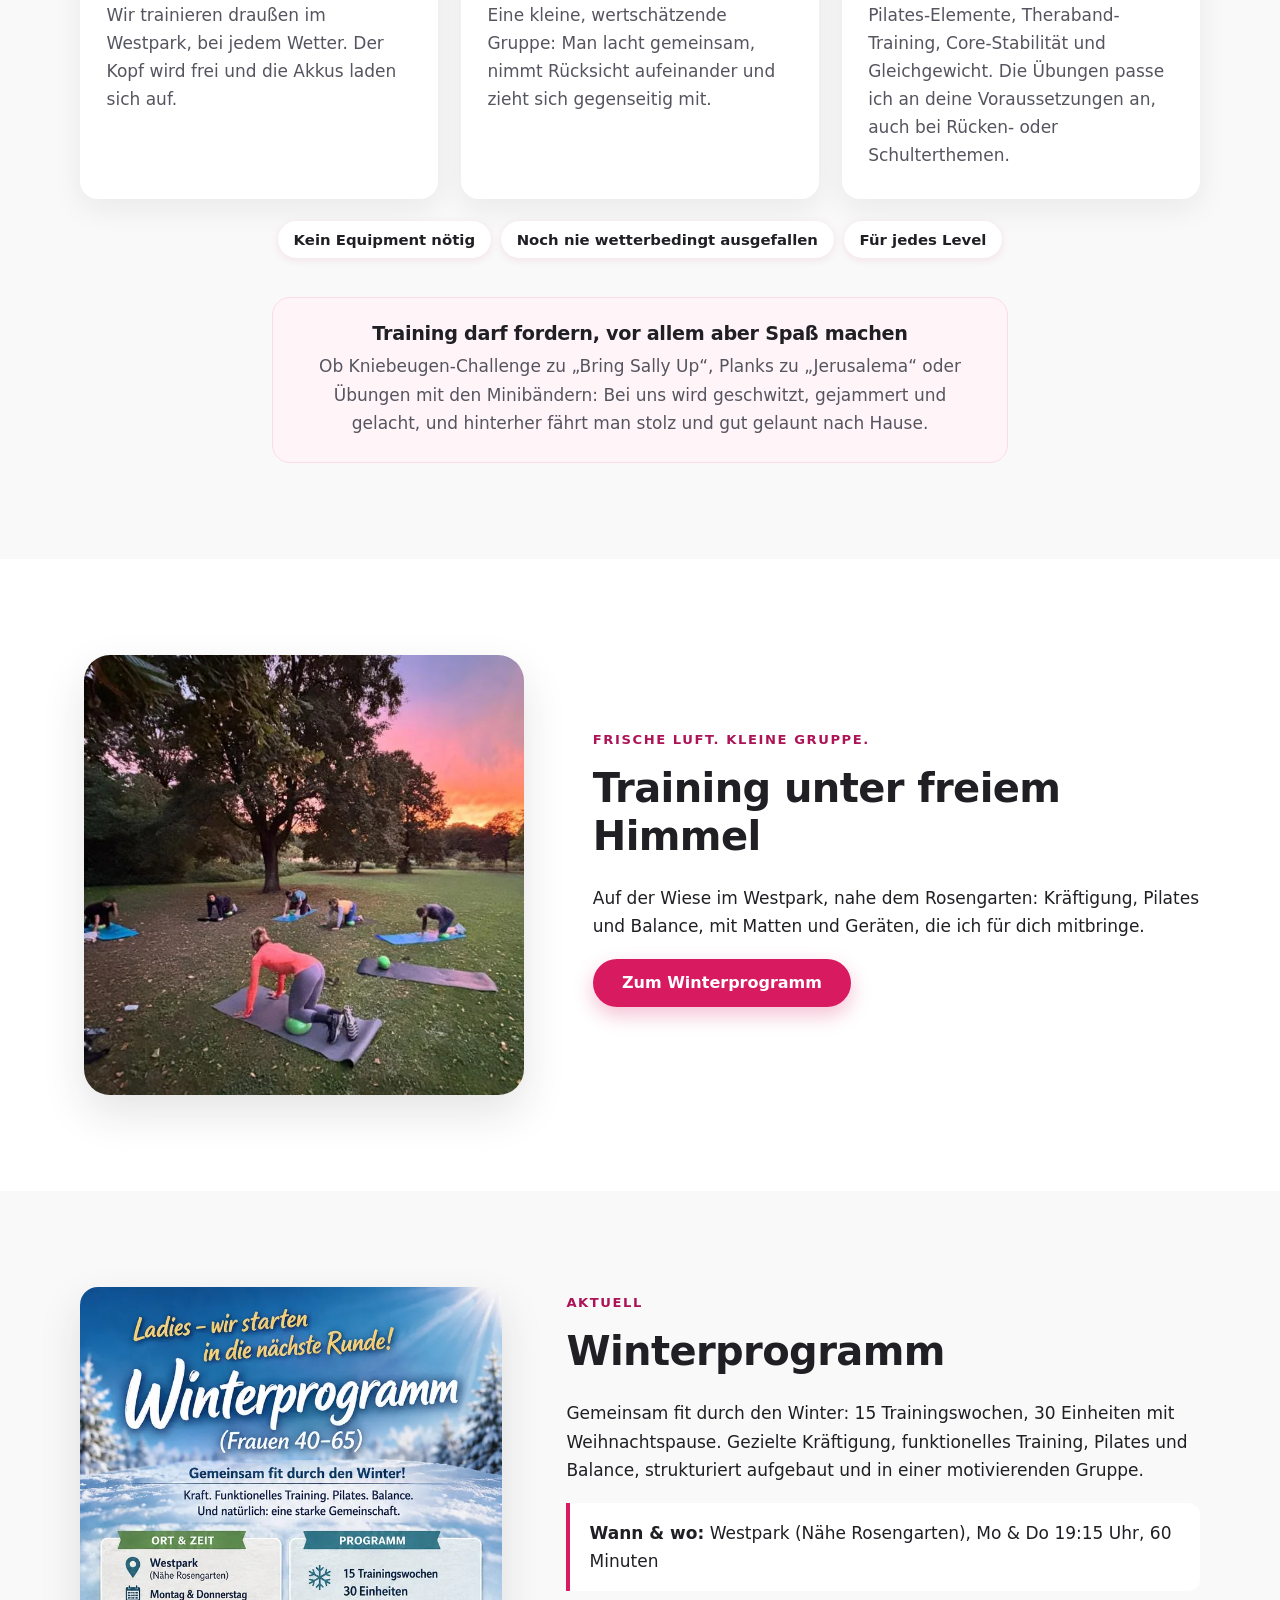
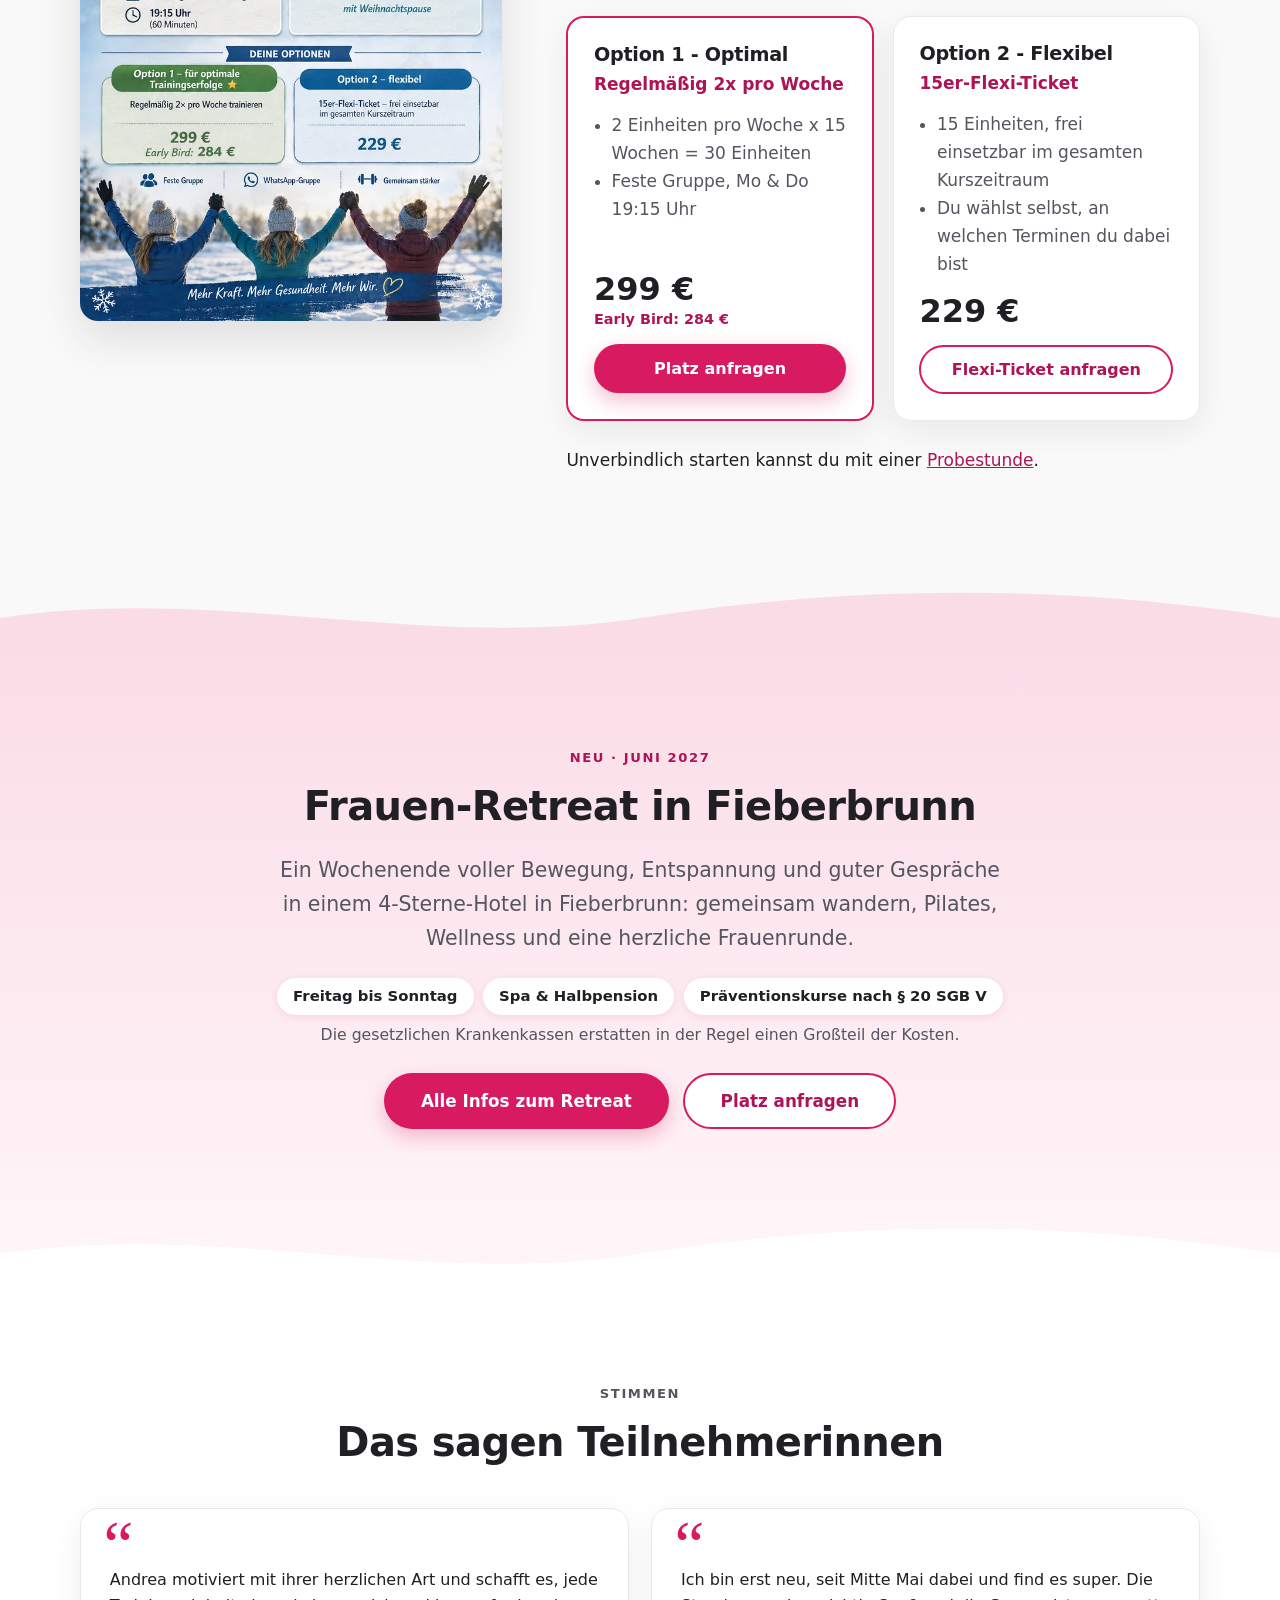
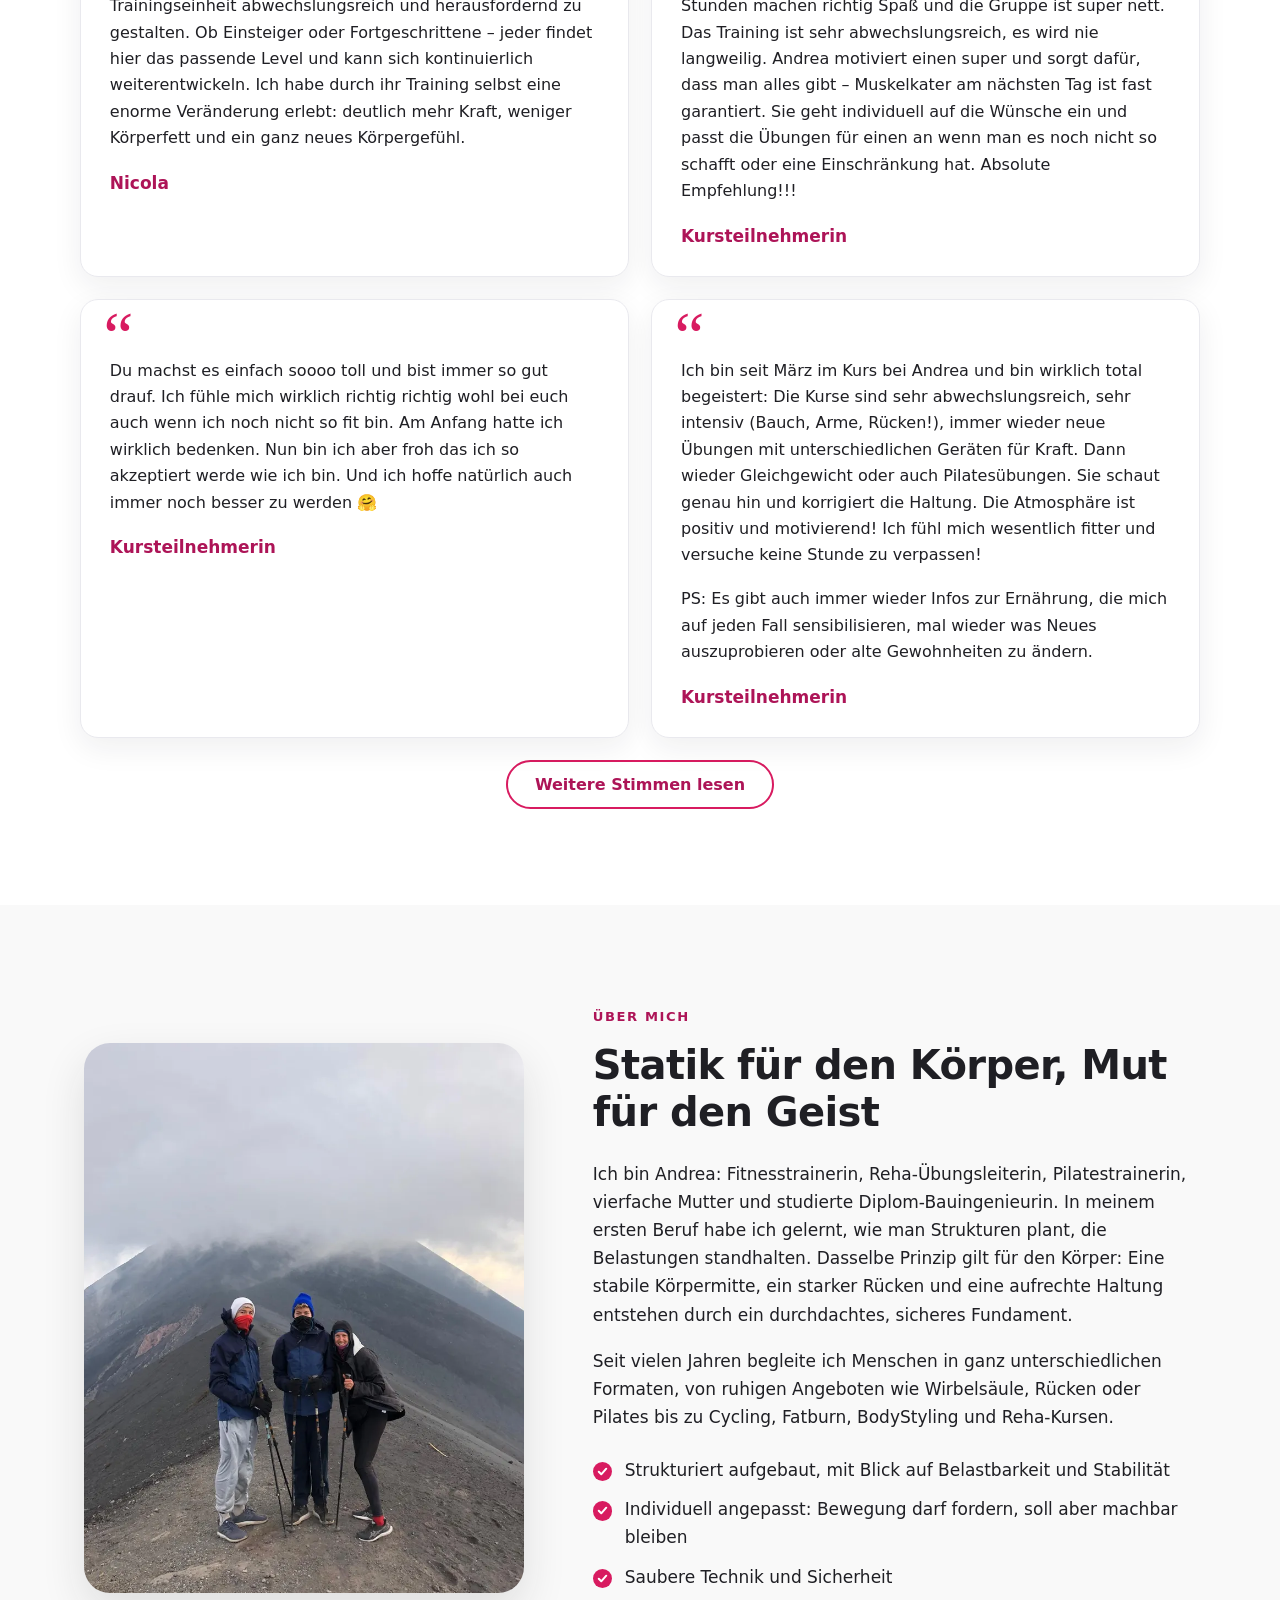
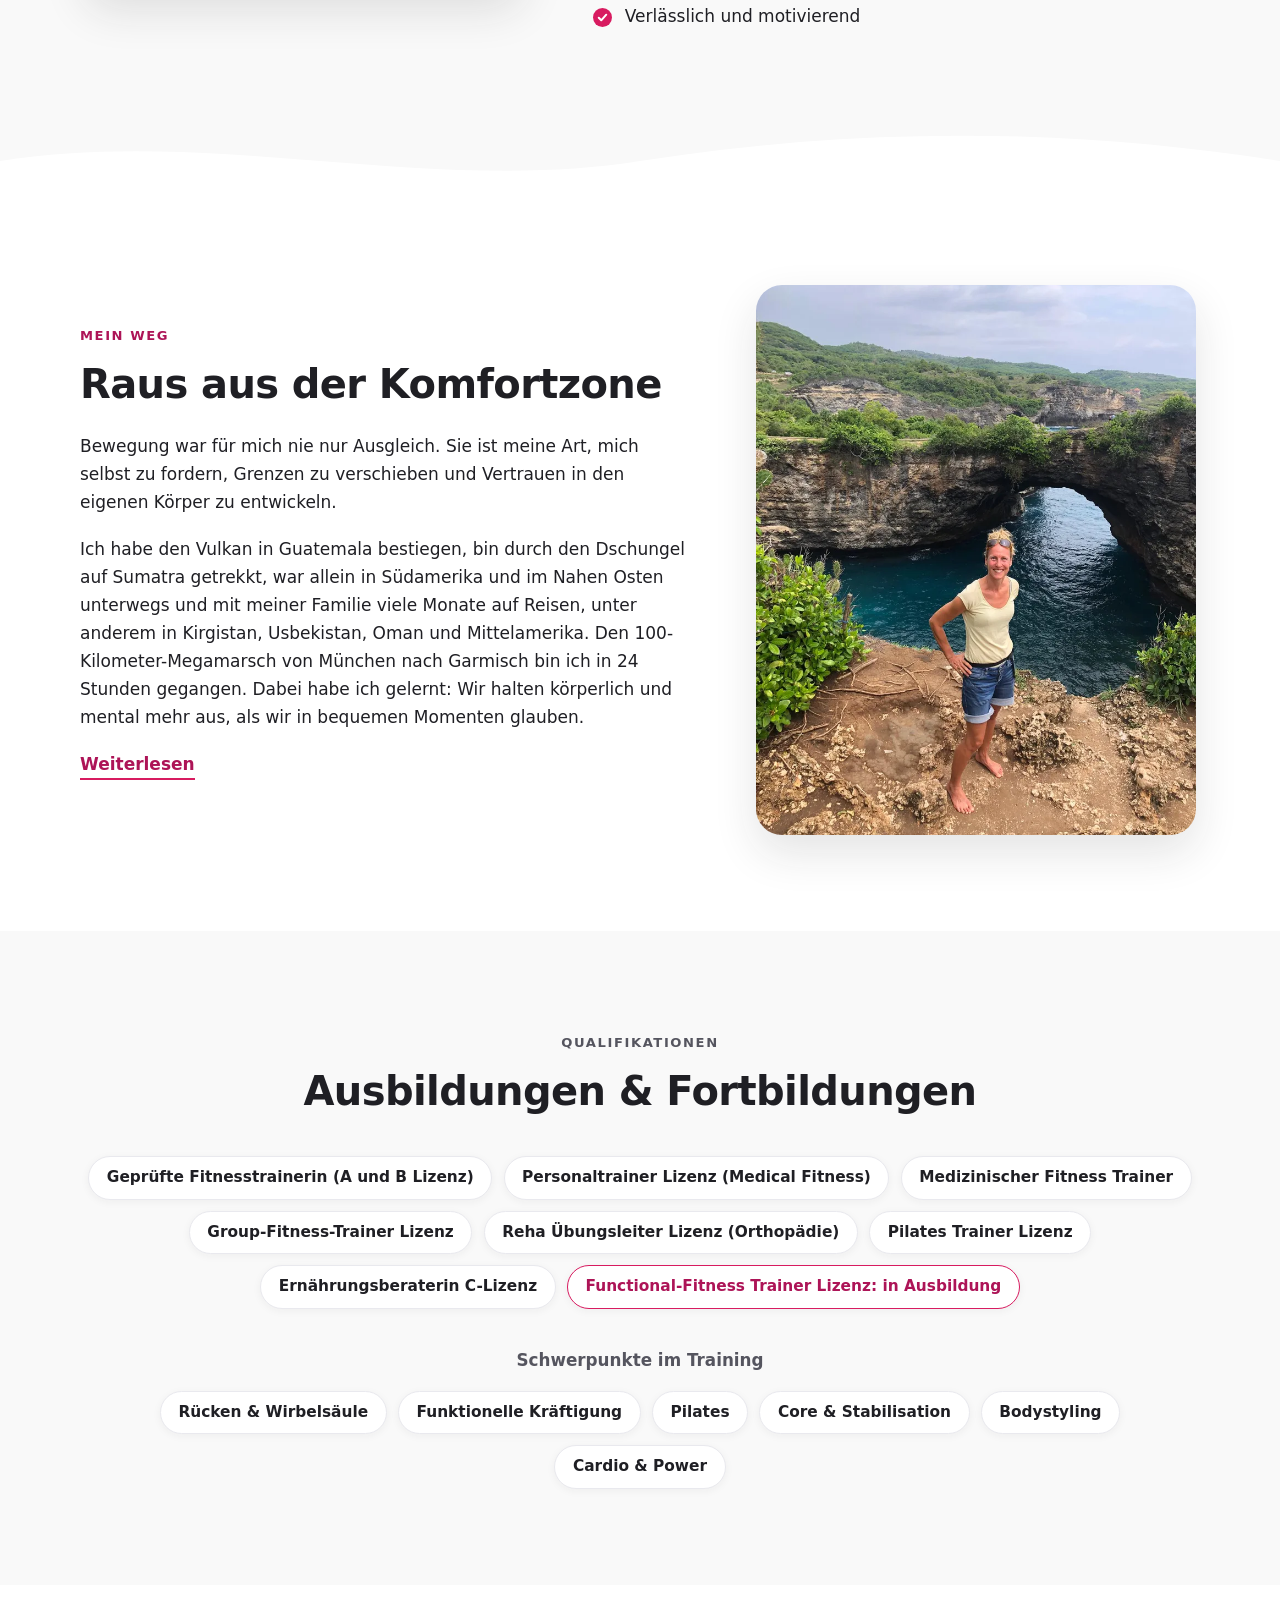
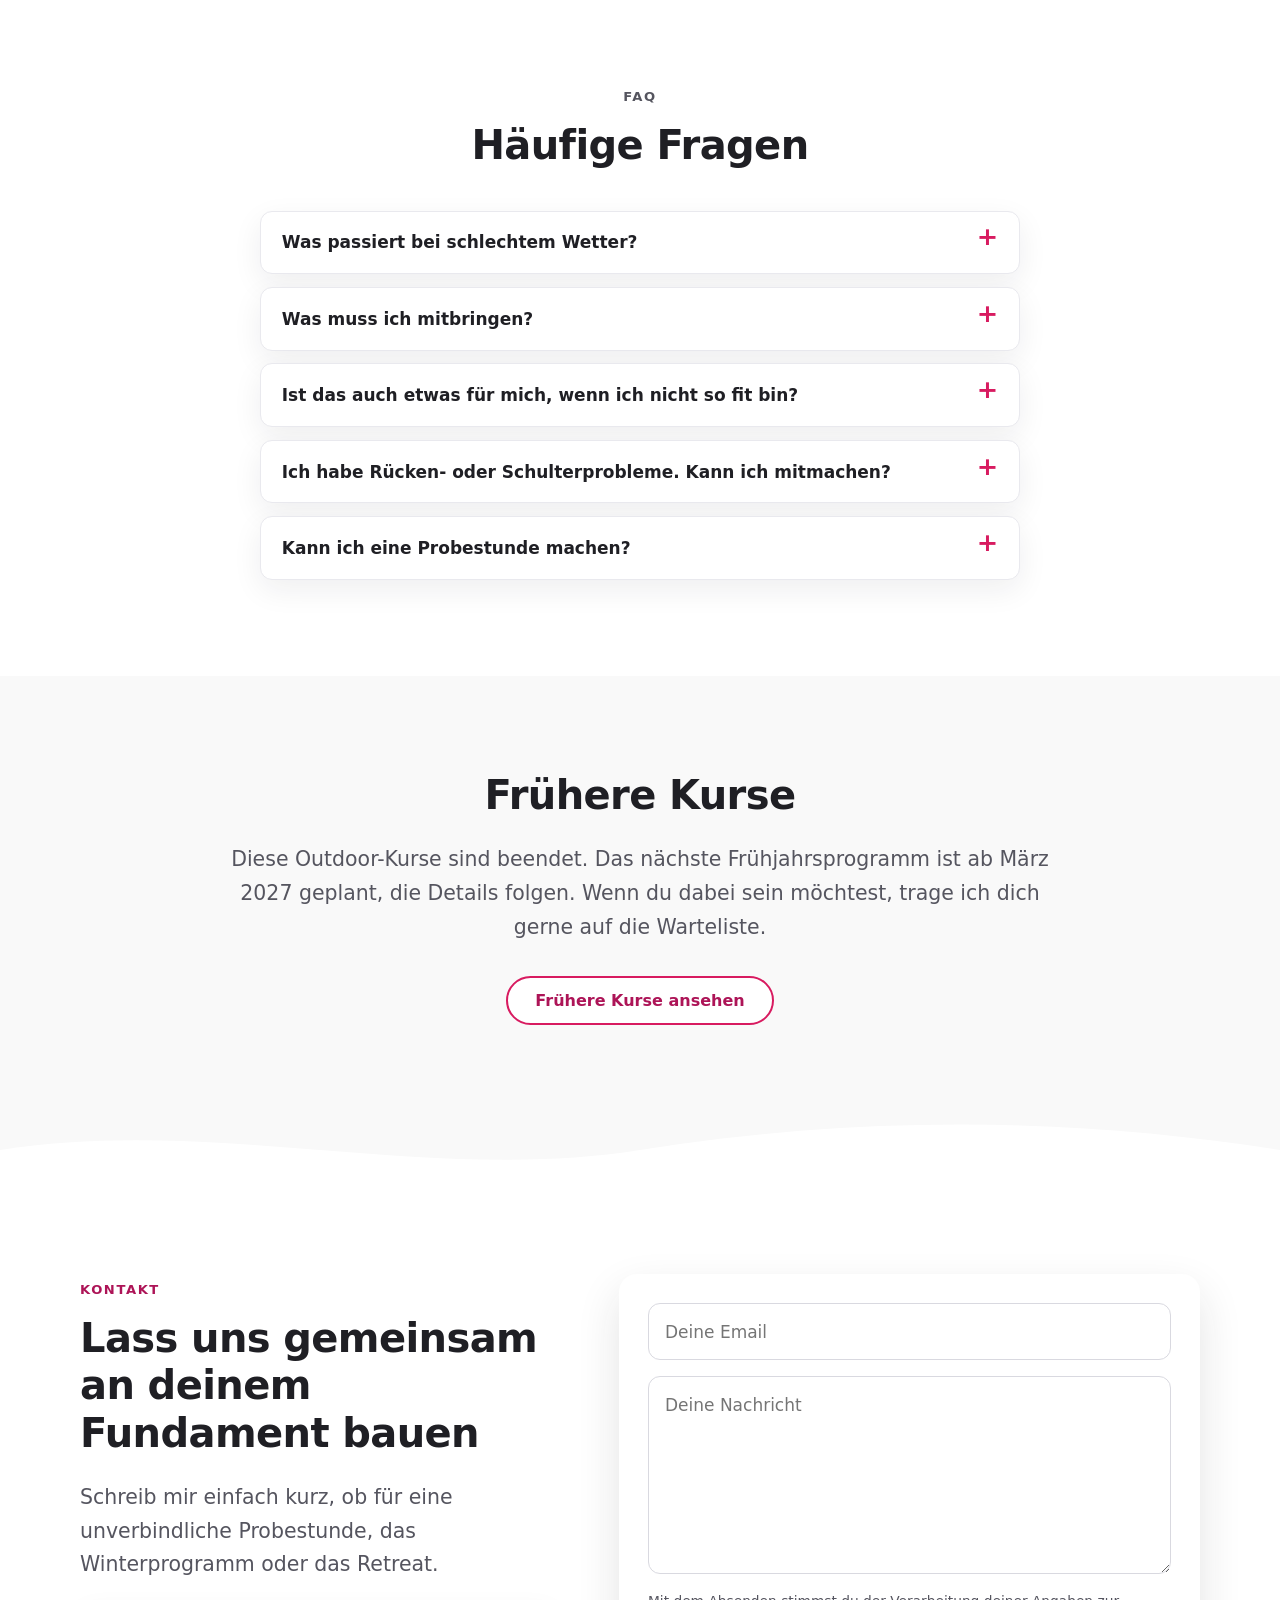
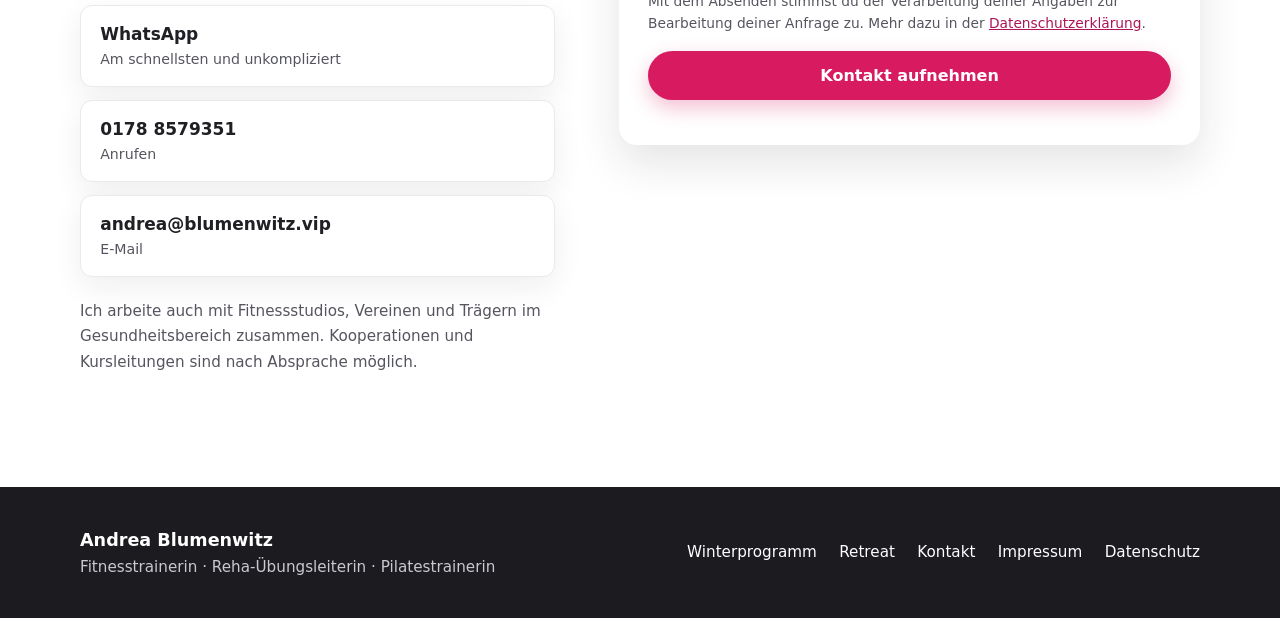
==== commit 9a9a2274: "Hero sticker and ticker strip; mobile polish (swipeable testimonials, tighter cards, shorter announc" ====
--- a/index.html
+++ b/index.html
@@ -46,7 +46,7 @@
   <a href="#main" class="skip-link">Zum Inhalt springen</a>
 
   <a class="announce" href="retreat.html">
-    <strong>Neu:</strong> Frauen-Retreat in Fieberbrunn <span aria-hidden="true">→</span> Mehr erfahren
+    <strong>Neu:</strong> Frauen-Retreat in Fieberbrunn <span aria-hidden="true">→</span><span class="hide-sm"> Mehr erfahren</span>
   </a>
 
   <header class="header">
@@ -91,9 +91,30 @@
         <div class="hero-image">
           <img src="images/photos/hero-wandern.webp" width="800" height="1496" fetchpriority="high"
             alt="Andrea Blumenwitz, Fitnesstrainerin" />
-        </div>
-      </div>
-    </section>
+          <span class="sticker" aria-hidden="true">Probestunde<br>kostenlos</span>
+        </div>
+      </div>
+    </section>
+
+    <!-- Ticker -->
+    <div class="ticker" aria-label="Auf einen Blick: Outdoor-Training im Westpark, Montag und Donnerstag 19:15 Uhr, Probestunde kostenlos, kleine feste Gruppe">
+      <div class="ticker-track" aria-hidden="true">
+        <span>Outdoor-Training im Westpark</span>
+        <span>Mo &amp; Do 19:15 Uhr</span>
+        <span>Probestunde kostenlos</span>
+        <span>Kleine, feste Gruppe</span>
+        <span>Matten &amp; Geräte bringe ich mit</span>
+        <span>Noch nie wetterbedingt ausgefallen</span>
+        <span>Frauen-Retreat im Juni 2027</span>
+        <span class="dup">Outdoor-Training im Westpark</span>
+        <span class="dup">Mo &amp; Do 19:15 Uhr</span>
+        <span class="dup">Probestunde kostenlos</span>
+        <span class="dup">Kleine, feste Gruppe</span>
+        <span class="dup">Matten &amp; Geräte bringe ich mit</span>
+        <span class="dup">Noch nie wetterbedingt ausgefallen</span>
+        <span class="dup">Frauen-Retreat im Juni 2027</span>
+      </div>
+    </div>
 
     <!-- Kennst du das? -->
     <section id="intro" class="section section-alt">
@@ -235,6 +256,7 @@
           <p class="eyebrow">Stimmen</p>
           <h2>Das sagen Teilnehmerinnen</h2>
         </div>
+        <p class="swipe-hint" aria-hidden="true">Zum Weiterlesen nach links wischen →</p>
         <div class="testimonials-grid">
           <figure class="testimonial">
             <blockquote>
--- a/styles.css
+++ b/styles.css
@@ -414,3 +414,57 @@
 
 .price-value small { display: block; margin-top: .35rem; font-size: .95rem; font-weight: 600; color: var(--muted); }
 
+
+.price-old { font-size: 1.1rem; font-weight: 600; color: var(--muted); margin-right: .2rem; }
+.price-footnote { margin-top: 1.6rem; max-width: 40rem; margin-inline: auto; }
+
+/* ---------- Sticker + ticker ---------- */
+.sticker {
+  position: absolute; right: -10px; bottom: 14%; z-index: 2; padding: .55rem .9rem; text-align: center;
+  background: #fff; color: var(--pink-dark); border: 2px solid var(--pink); border-radius: 14px;
+  font-weight: 800; font-size: .9rem; line-height: 1.2; transform: rotate(6deg);
+  box-shadow: 0 8px 20px rgba(31, 31, 36, .15);
+}
+.ticker { overflow: hidden; background: var(--pink-tint); border-block: 1px solid var(--pink-soft); }
+.ticker-track {
+  display: flex; width: max-content; padding: .7rem 0;
+  font-size: .8rem; font-weight: 700; letter-spacing: .08em; text-transform: uppercase; color: var(--pink-dark);
+  white-space: nowrap; animation: ticker 40s linear infinite;
+}
+.ticker-track span { padding: 0 1.4rem; position: relative; }
+.ticker-track span::after { content: ""; position: absolute; right: -2px; top: 50%; width: 5px; height: 5px; margin-top: -2.5px; border-radius: 50%; background: var(--pink); }
+@keyframes ticker { to { transform: translateX(-50%); } }
+@media (prefers-reduced-motion: reduce) {
+  .ticker-track { animation: none; width: auto; flex-wrap: wrap; justify-content: center; row-gap: .3rem; padding: .7rem 1rem; }
+  .ticker-track .dup { display: none; }
+}
+@media (max-width: 860px) { .sticker { right: -6px; bottom: 10%; font-size: .78rem; padding: .4rem .7rem; } }
+
+/* ---------- Mobile polish ---------- */
+@media (max-width: 600px) {
+  .hide-sm { display: none; }
+  .announce { font-size: .88rem; padding: .5rem .8rem; }
+  .card { padding: 1.2rem 1.2rem; }
+  .card-icon { width: 38px; height: 38px; margin-bottom: .6rem; font-size: 1rem; }
+  .rituals { padding: 1.2rem; }
+  .section-head { margin-bottom: 1.8rem; }
+  .btn-row .btn-large { width: 100%; }
+  .teaser-actions, .retreat-teaser .btn-row { flex-direction: column; align-items: stretch; }
+  .facts li { min-width: 0; flex: 1 1 40%; }
+  .contact-links a { padding: 1rem 1.1rem; }
+  form.contact-form { padding: 1.3rem; }
+  .price-card, .schedule-day { padding: 1.4rem; }
+}
+/* Testimonials: swipe on phones instead of a long stack */
+@media (max-width: 760px) {
+  .testimonials-grid {
+    display: flex; overflow-x: auto; gap: 1rem; padding: .3rem 1.25rem 1.2rem; margin-inline: -1.25rem;
+    scroll-snap-type: x mandatory; -webkit-overflow-scrolling: touch; scrollbar-width: none;
+  }
+  .testimonials-grid::-webkit-scrollbar { display: none; }
+  .testimonials-grid .testimonial { flex: 0 0 84%; scroll-snap-align: center; }
+  .testimonials-grid + .more, .more .testimonials-grid { margin-top: 0; }
+  .swipe-hint { display: block; }
+}
+.swipe-hint { display: none; text-align: center; margin: 0 0 .6rem; color: var(--muted); font-size: .88rem; }
+@media (max-width: 760px) { .swipe-hint { display: block; } }
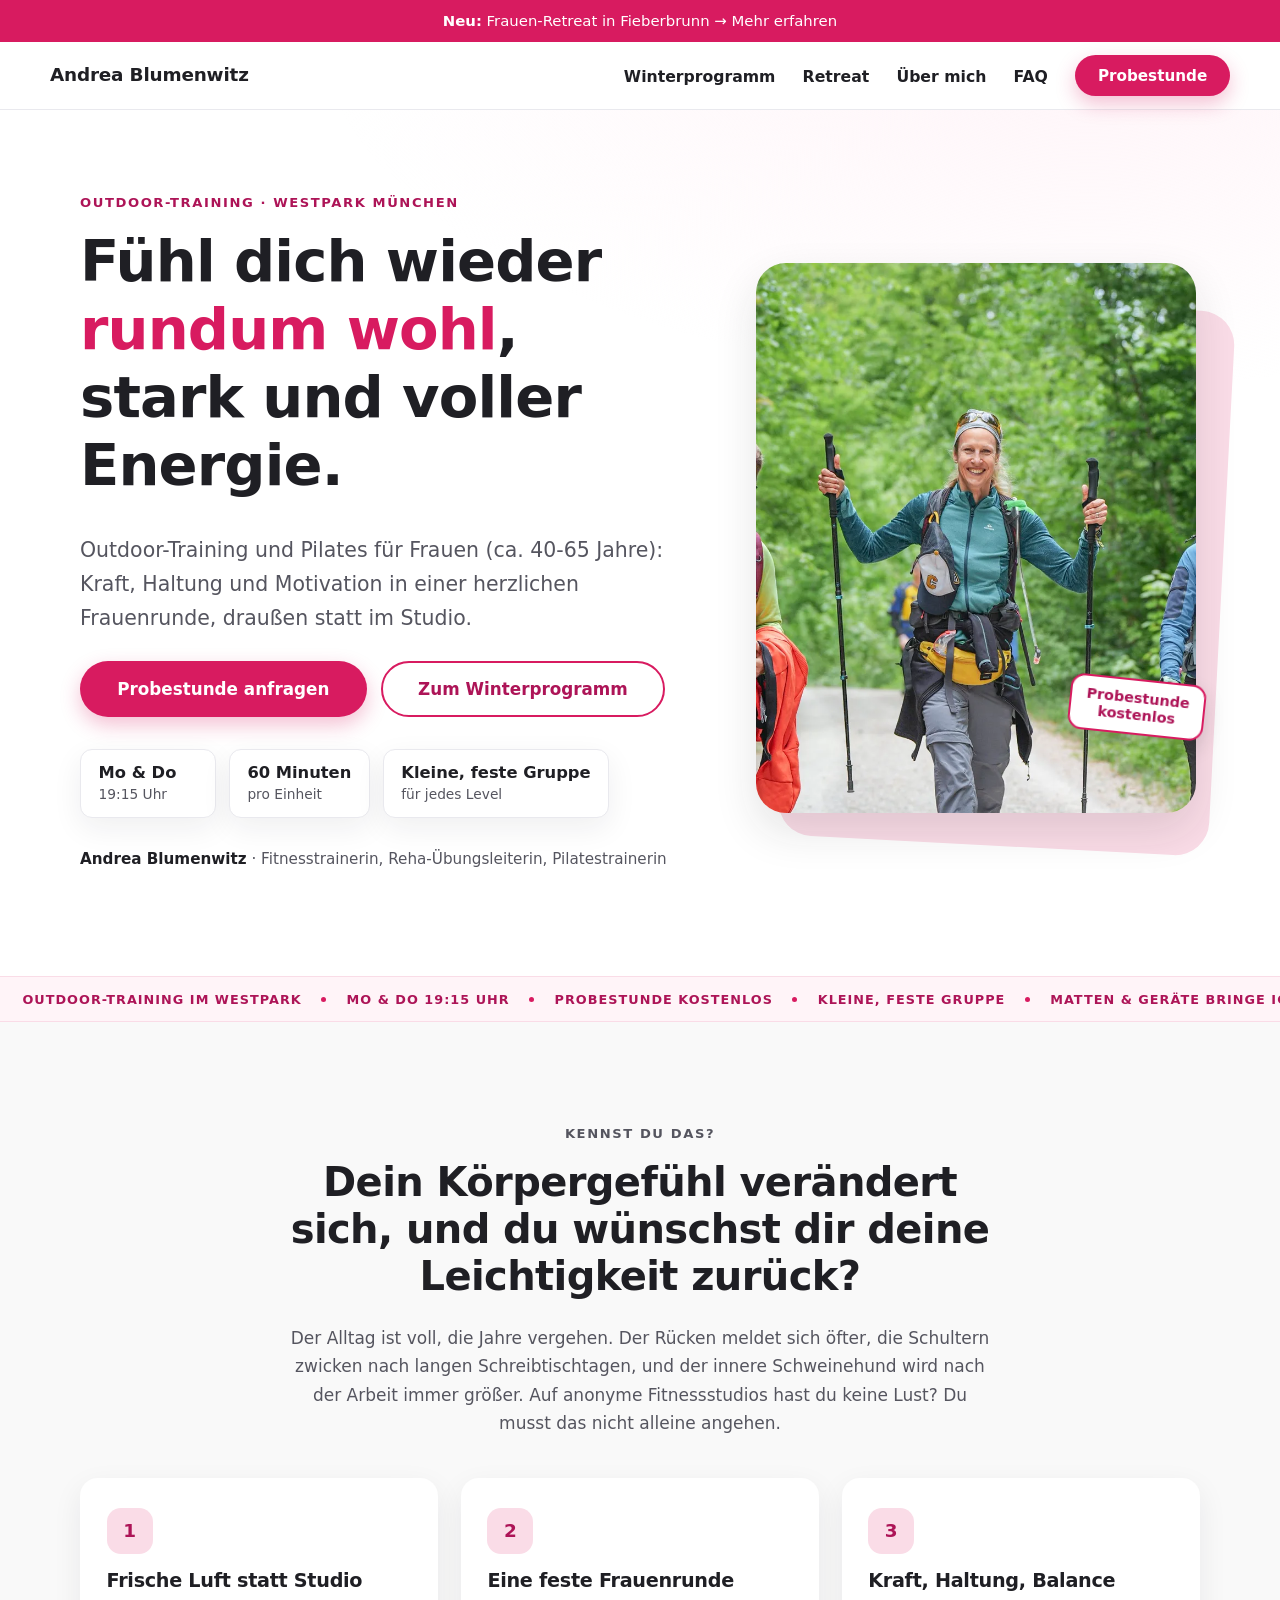
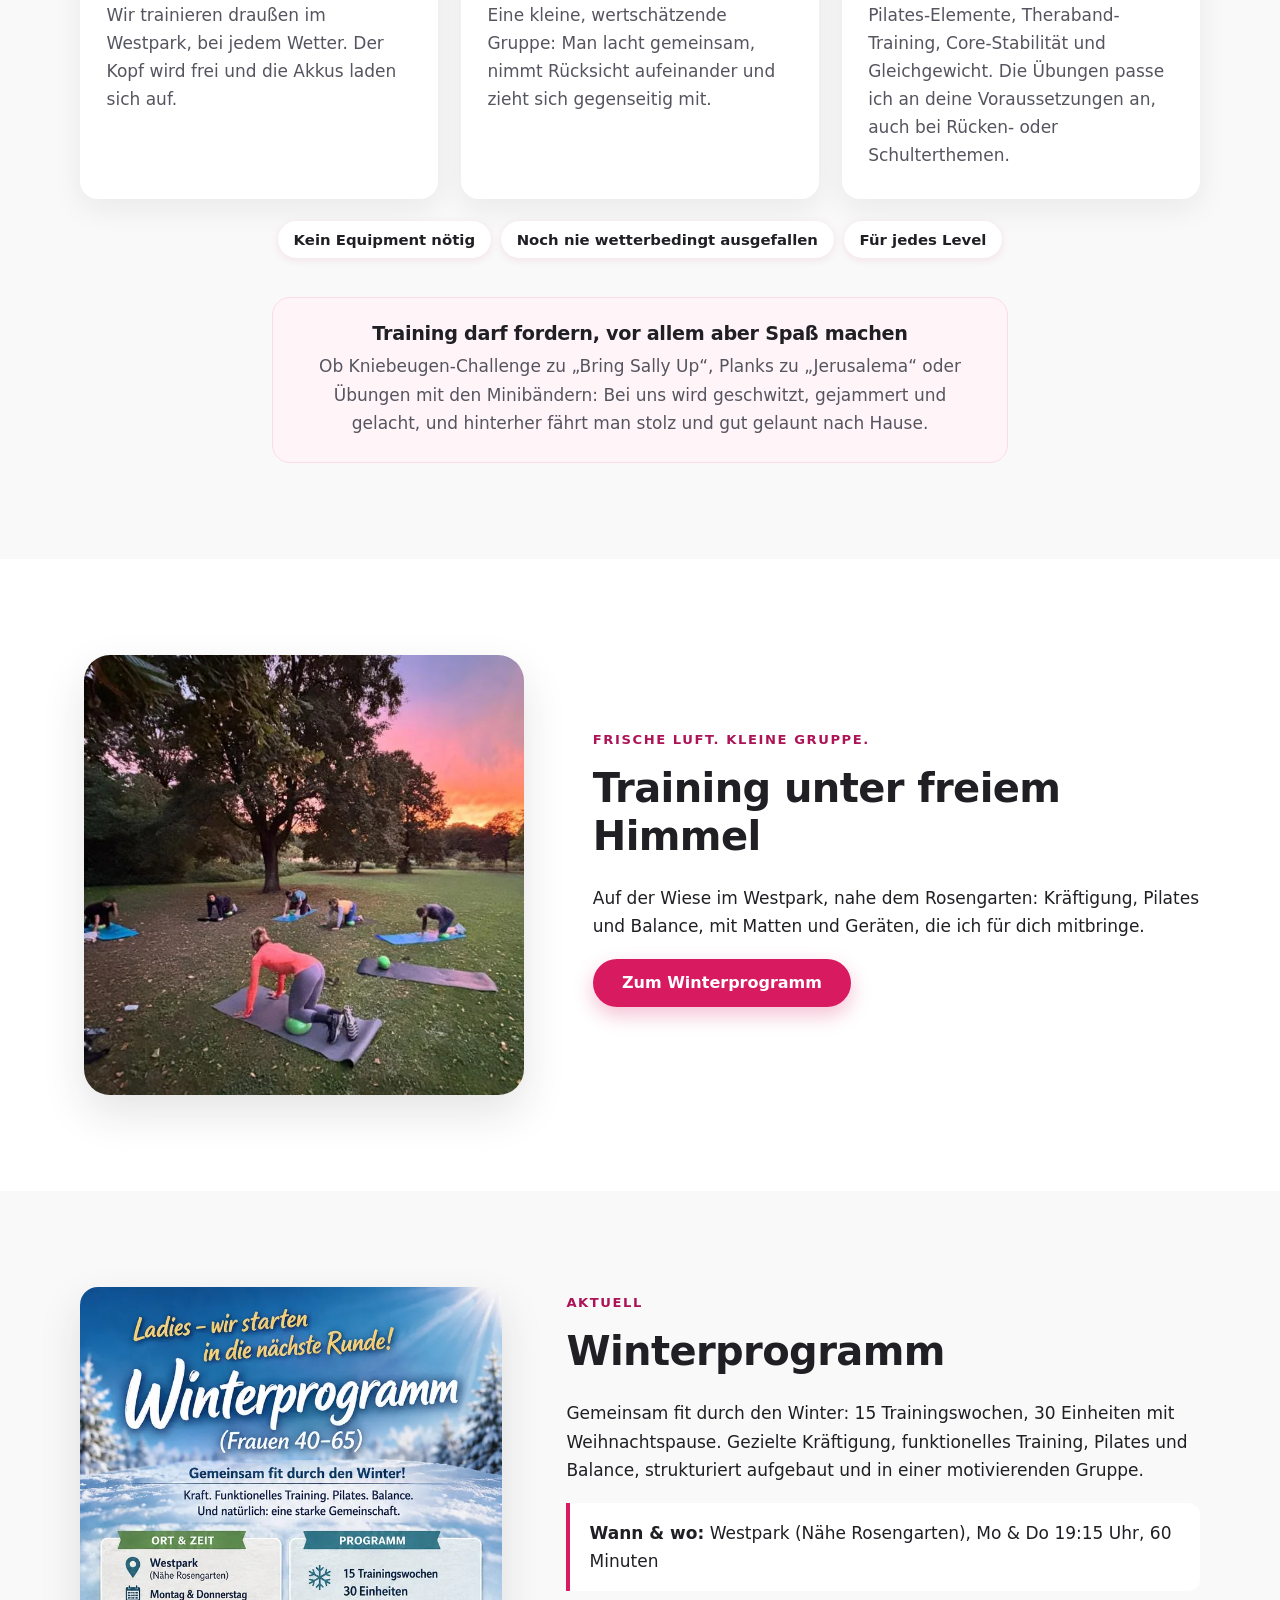
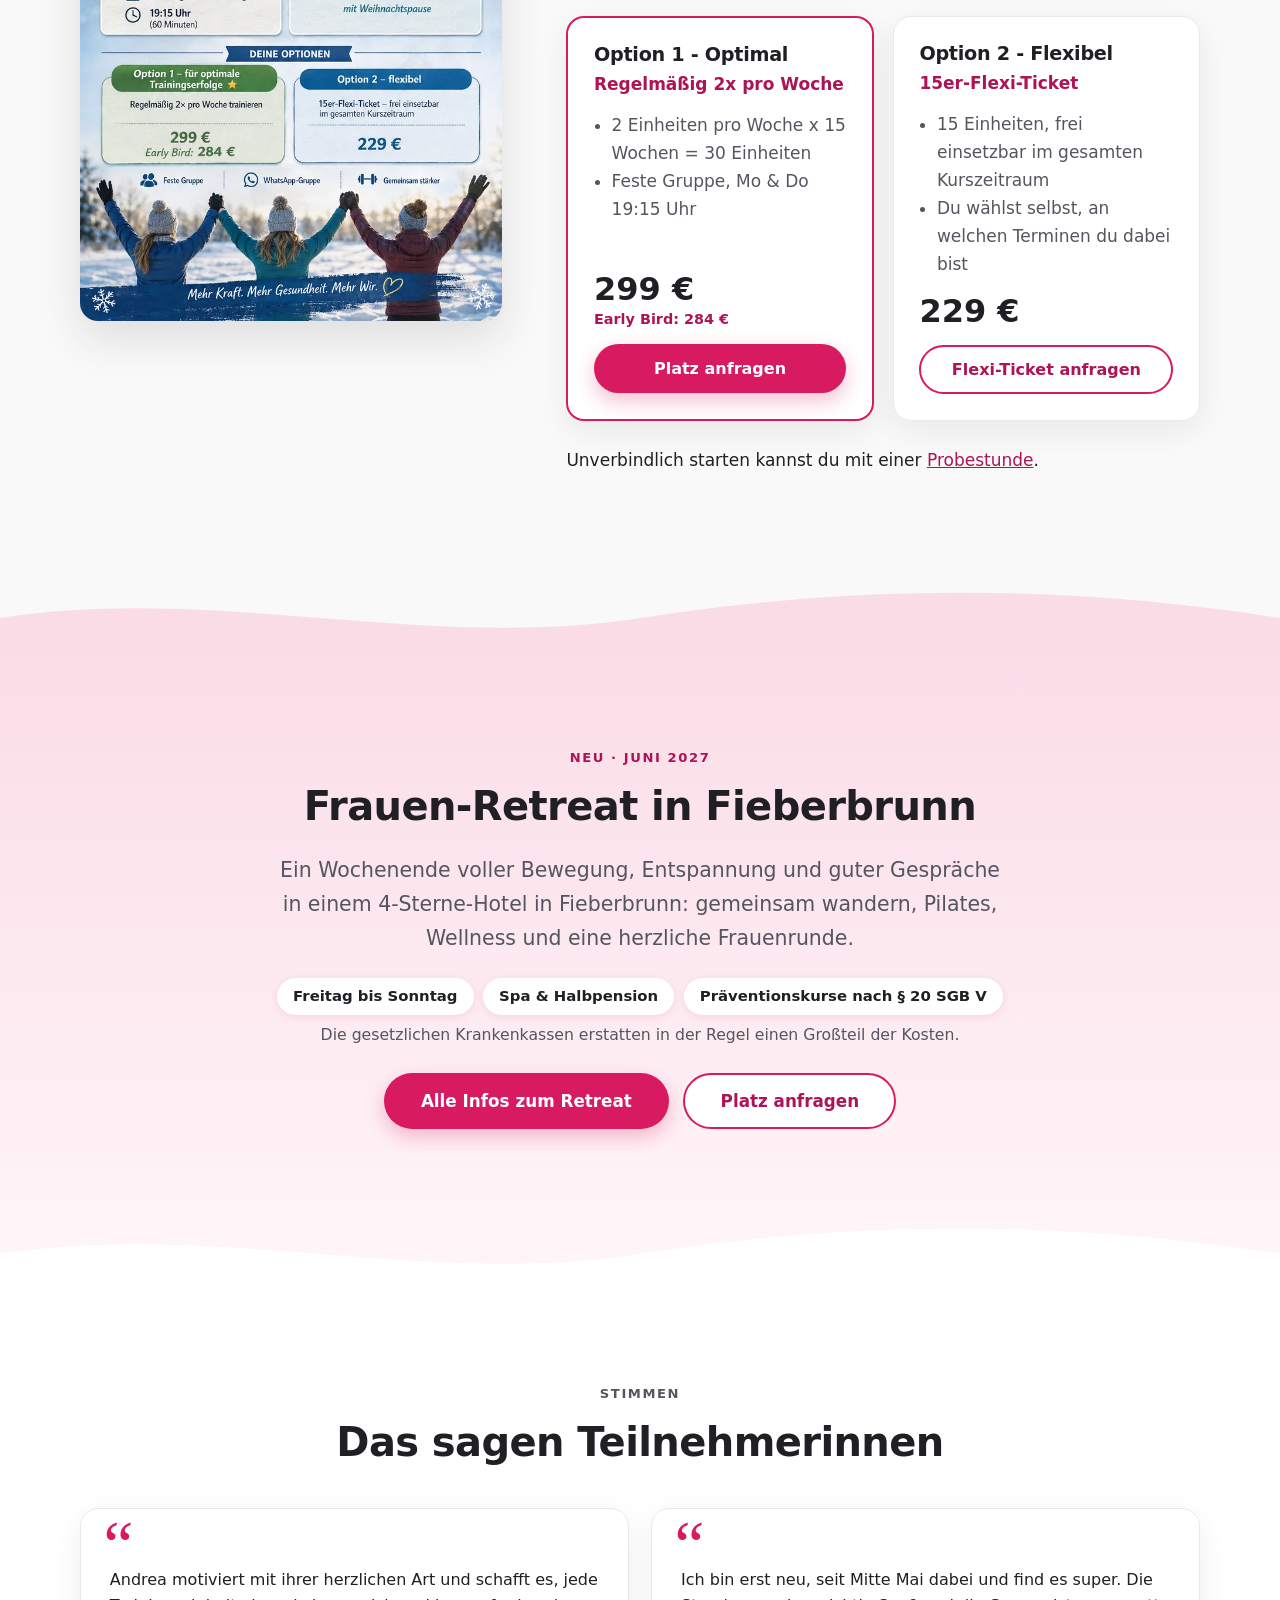
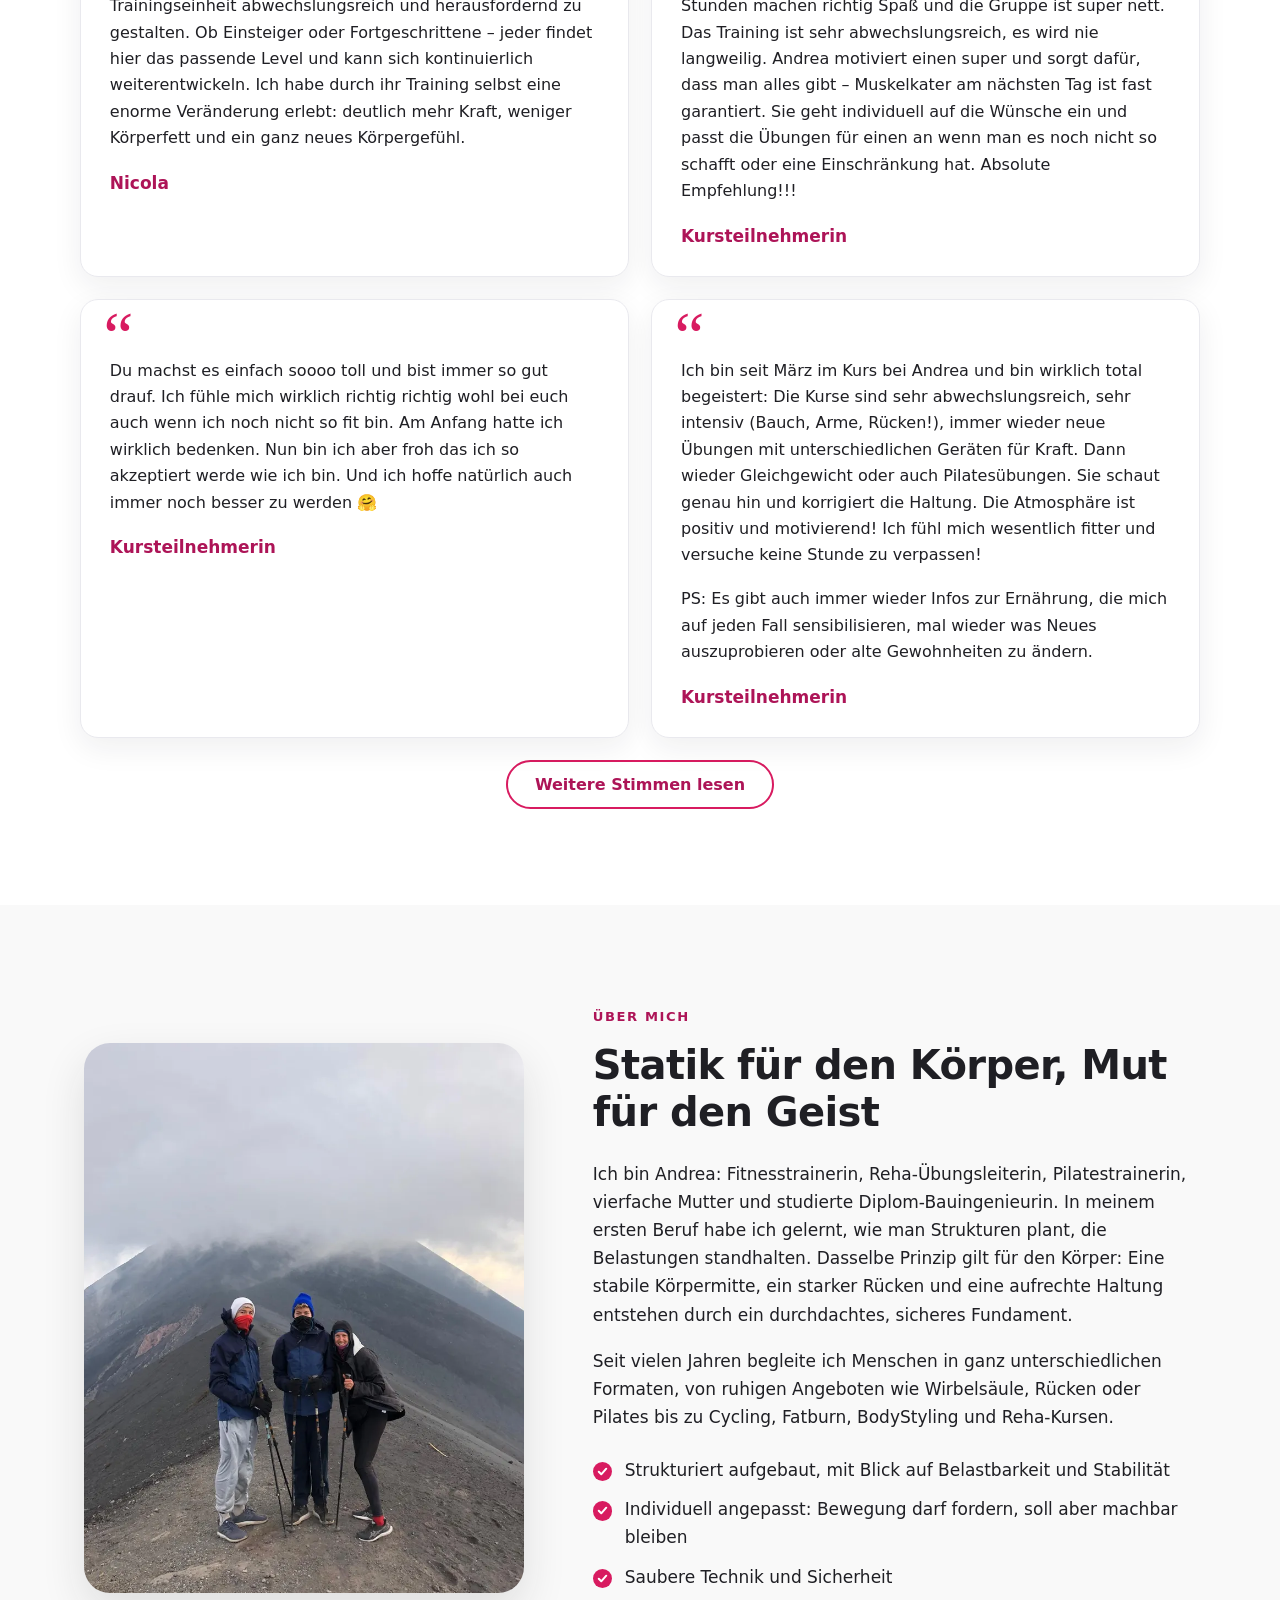
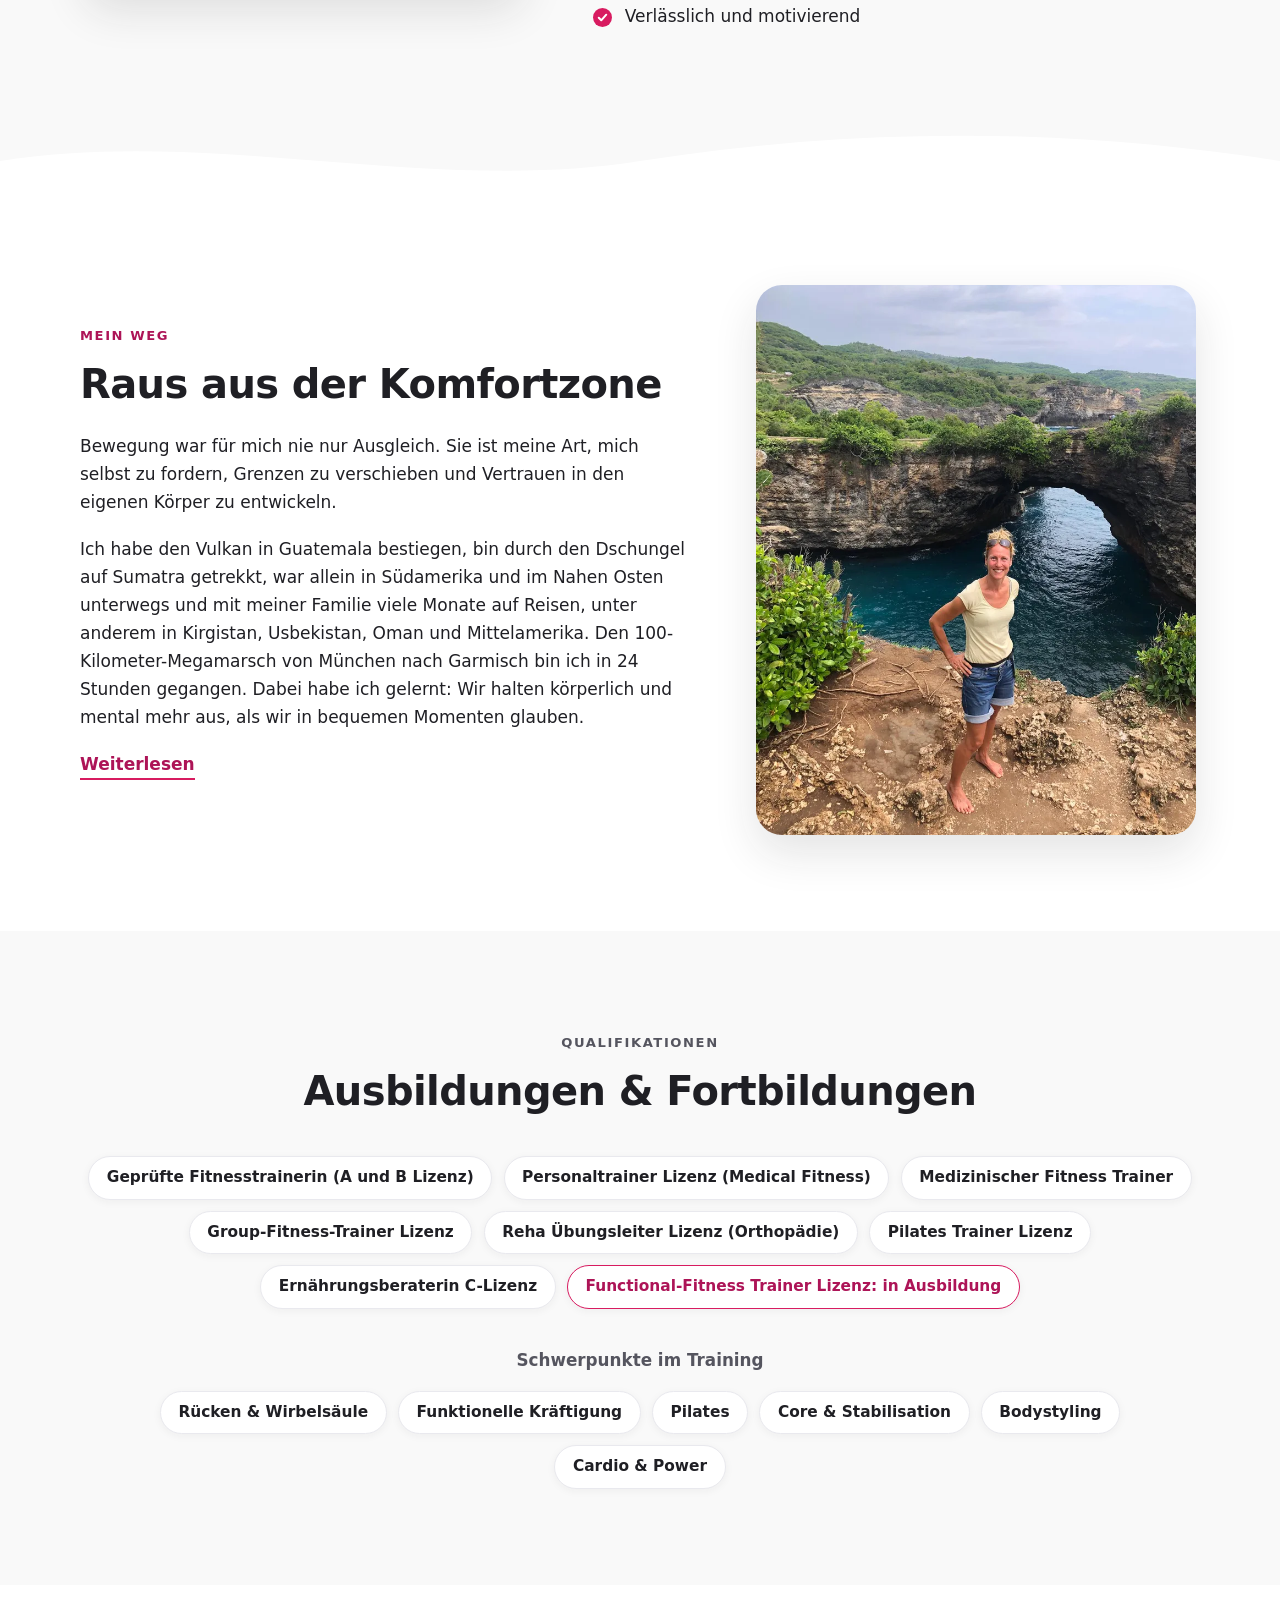
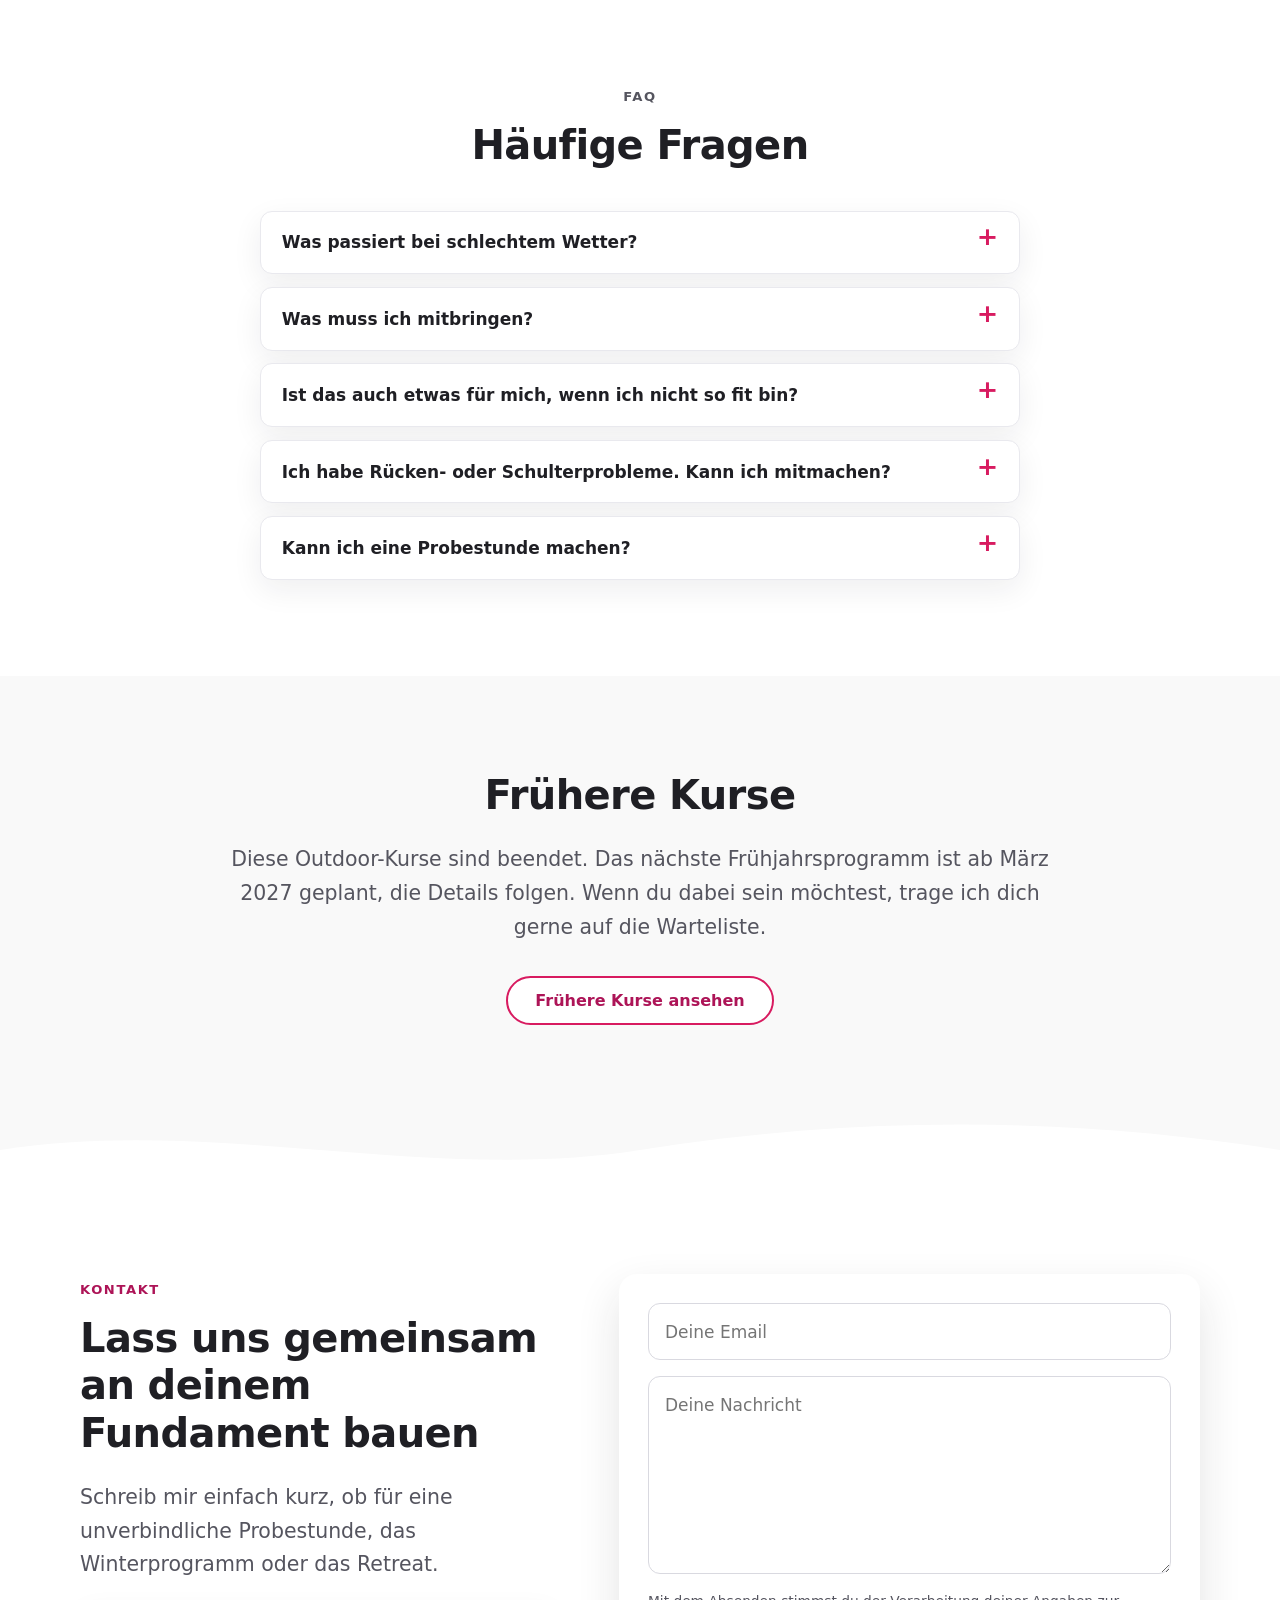
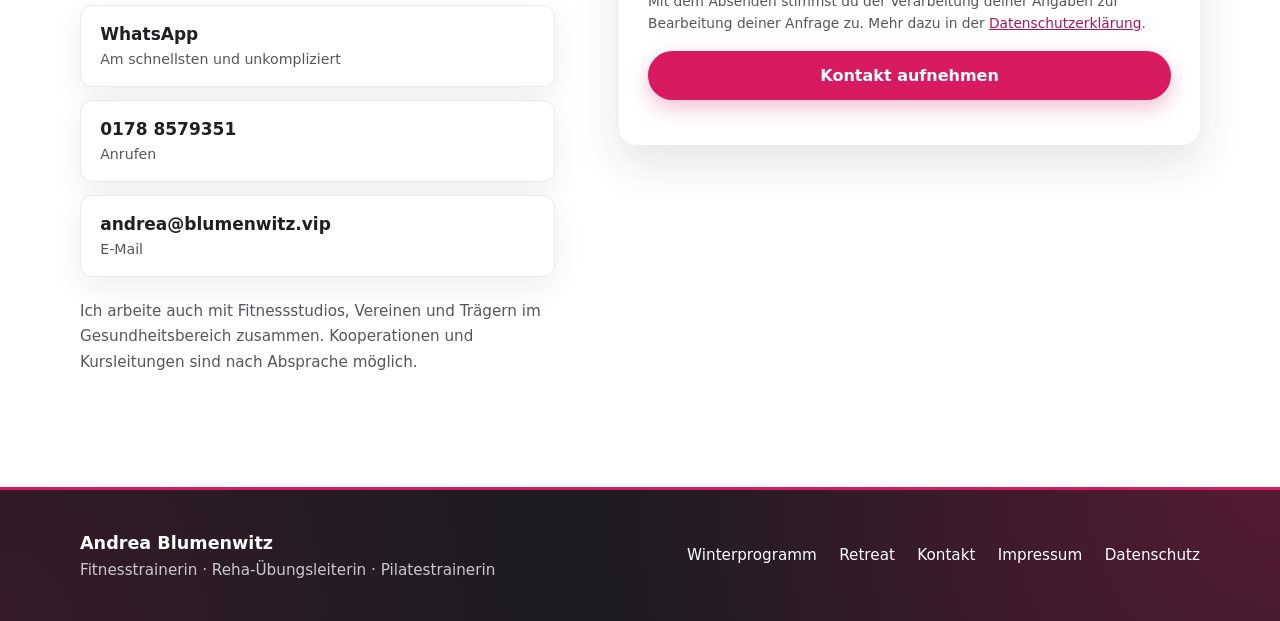
==== commit 32345bac: "Footer: pink glow and top border; remove white band below footer Co-Authored-By: Claude Sonnet 5.5 <" ====
--- a/index.html
+++ b/index.html
@@ -42,7 +42,7 @@
   </script>
 </head>
 
-<body>
+<body class="has-bar">
   <a href="#main" class="skip-link">Zum Inhalt springen</a>
 
   <a class="announce" href="retreat.html">
--- a/styles.css
+++ b/styles.css
@@ -29,6 +29,7 @@
   -webkit-text-size-adjust: 100%;
 }
 
+html { background: #1b1b20; }
 body {
   margin: 0;
   font-family: var(--font);
@@ -344,7 +345,7 @@
 @media (max-width: 860px) { .contact-grid { grid-template-columns: 1fr; } }
 
 /* ---------- Footer ---------- */
-footer { background: #1b1b20; color: #c9c9d1; padding: 2.4rem 1.25rem; font-size: .95rem; text-align: center; }
+footer { background: radial-gradient(circle at 100% 0%, rgba(216, 27, 96, .30), transparent 55%), radial-gradient(circle at 0% 100%, rgba(216, 27, 96, .14), transparent 45%), #1b1b20; border-top: 3px solid var(--pink); color: #c9c9d1; padding: 2.4rem 1.25rem; font-size: .95rem; text-align: center; }
 footer a { color: #fff; text-decoration: none; }
 footer a:hover { color: var(--pink-soft); text-decoration: underline; }
 .footer-inner { width: min(1120px, 100%); margin: 0 auto; display: flex; flex-wrap: wrap; gap: 1.5rem; justify-content: space-between; align-items: center; text-align: left; }
@@ -400,7 +401,7 @@
 /* ---------- Mobile contact bar ---------- */
 .mobile-bar { display: none; }
 @media (max-width: 760px) {
-  body { padding-bottom: 4.8rem; }
+  body.has-bar footer { padding-bottom: calc(2.4rem + 4.8rem); }
   .mobile-bar {
     position: fixed; left: 0; right: 0; bottom: 0; z-index: 90; display: flex; gap: .6rem;
     padding: .6rem .8rem calc(.6rem + env(safe-area-inset-bottom));
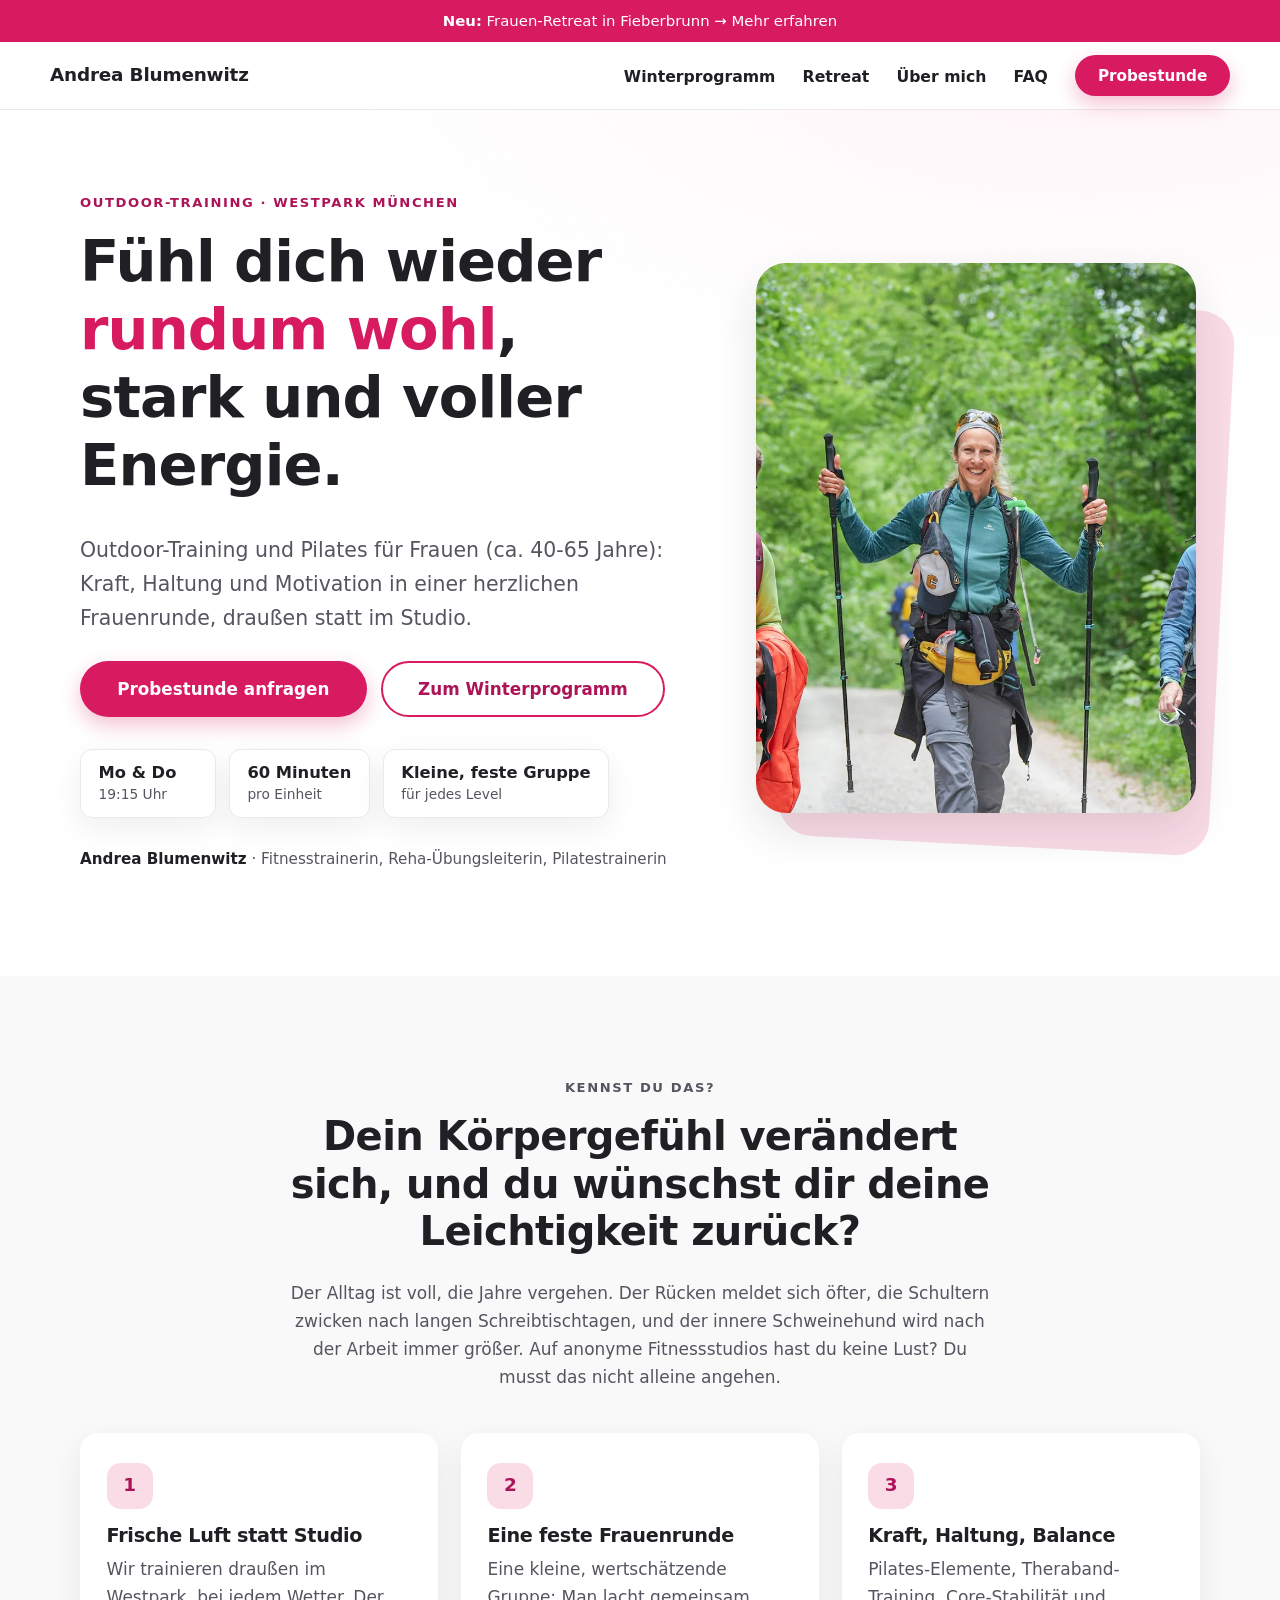
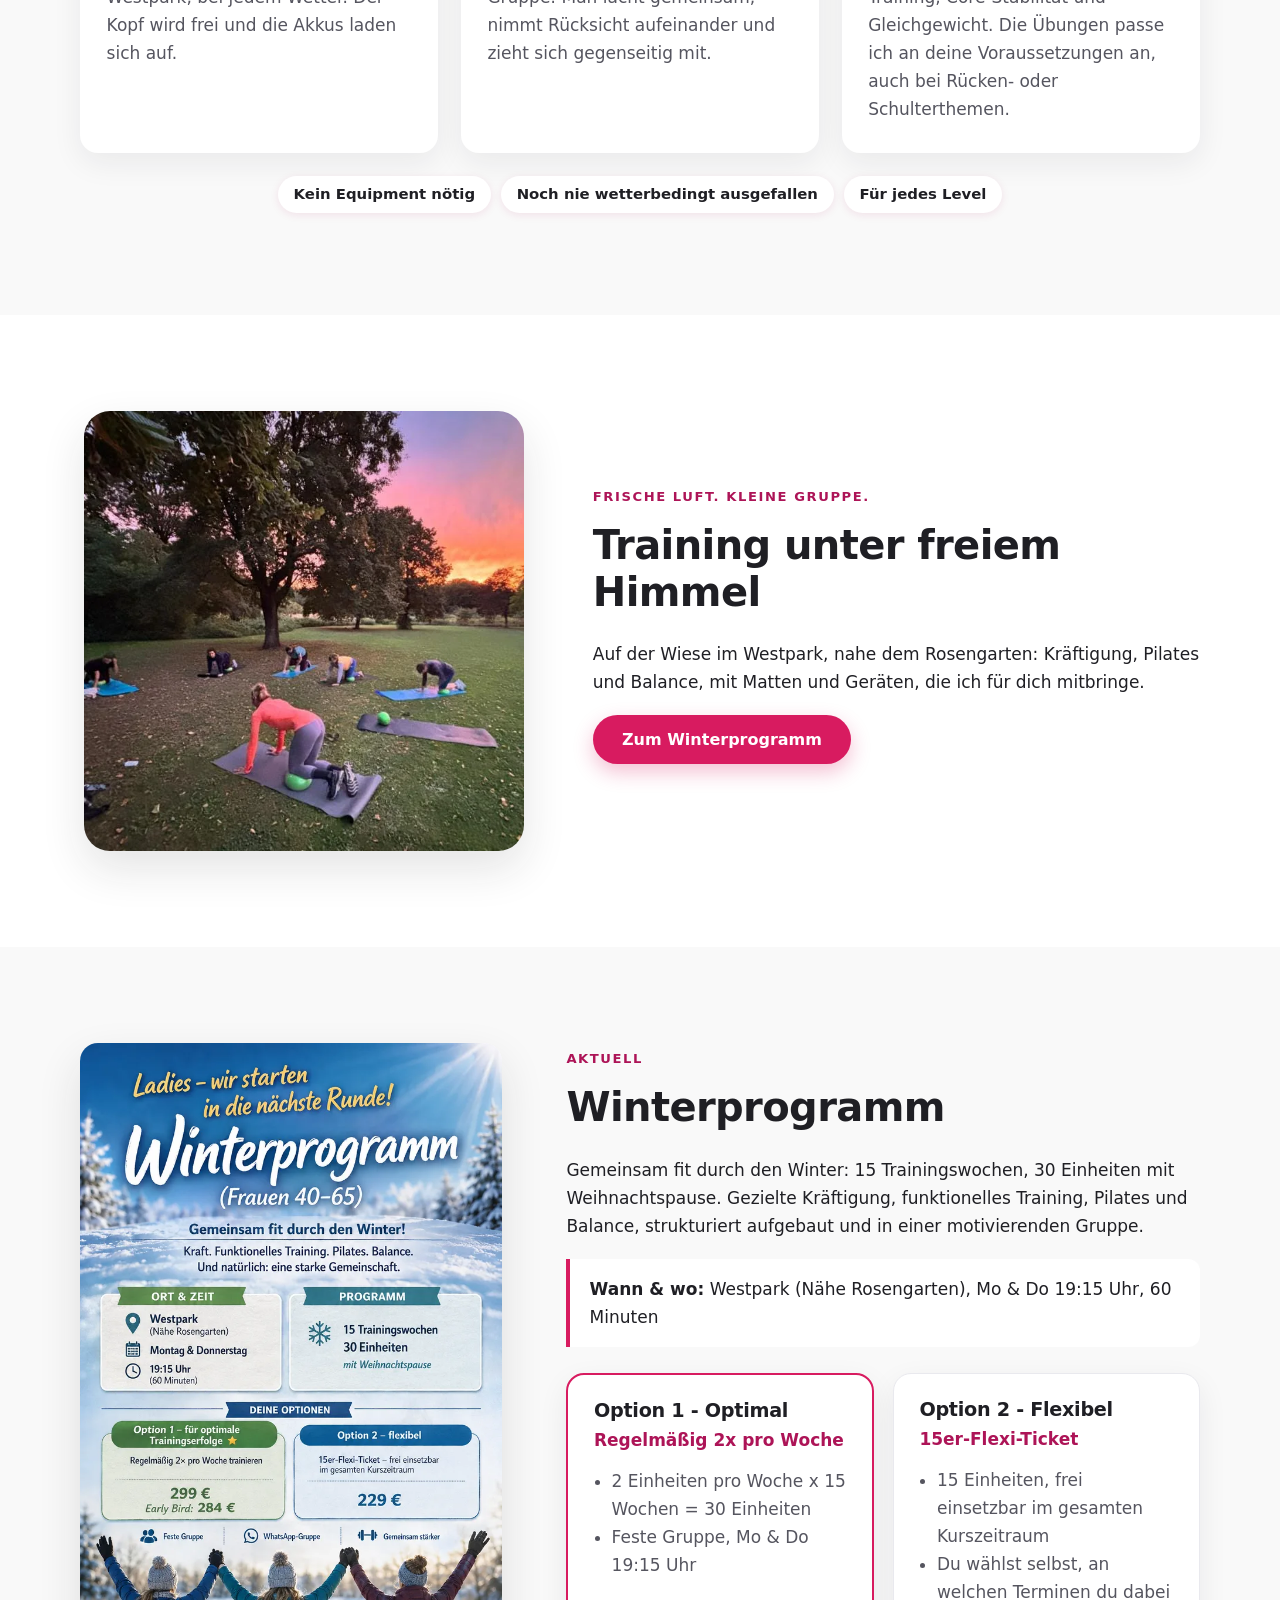
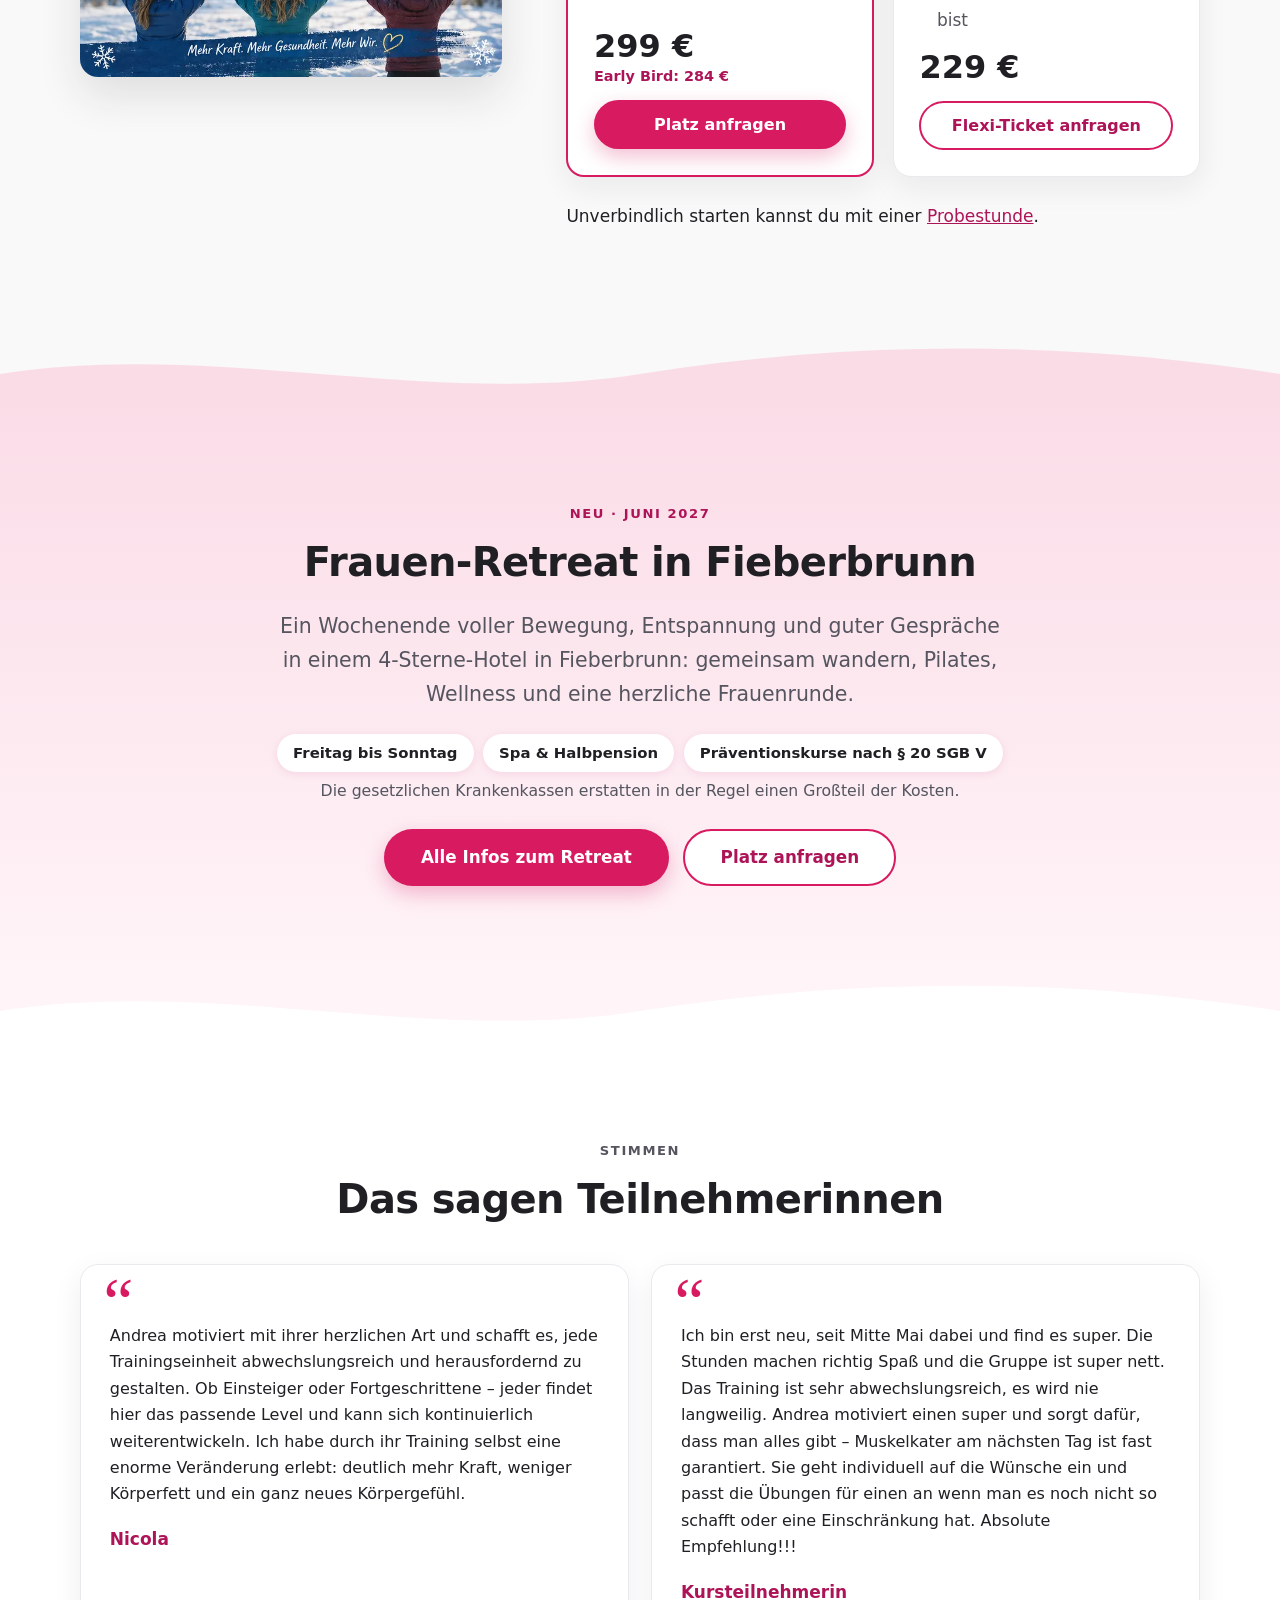
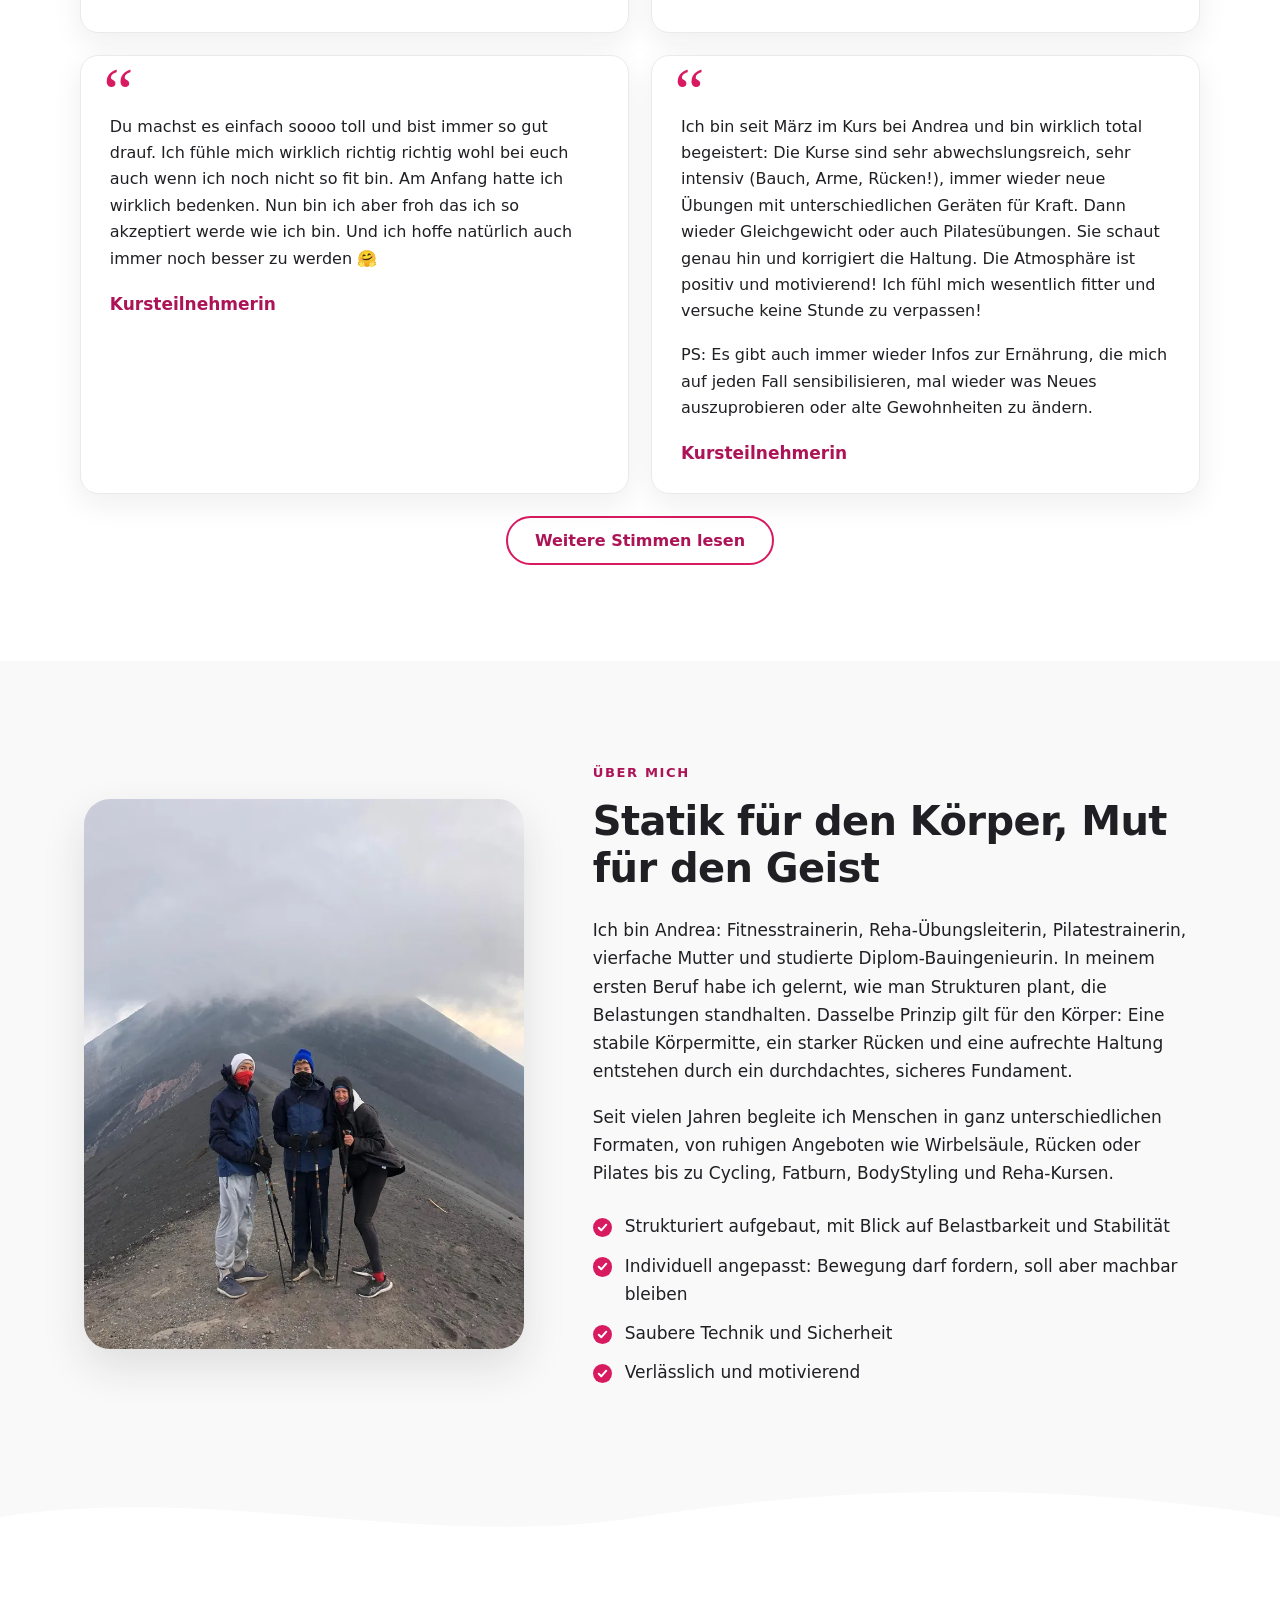
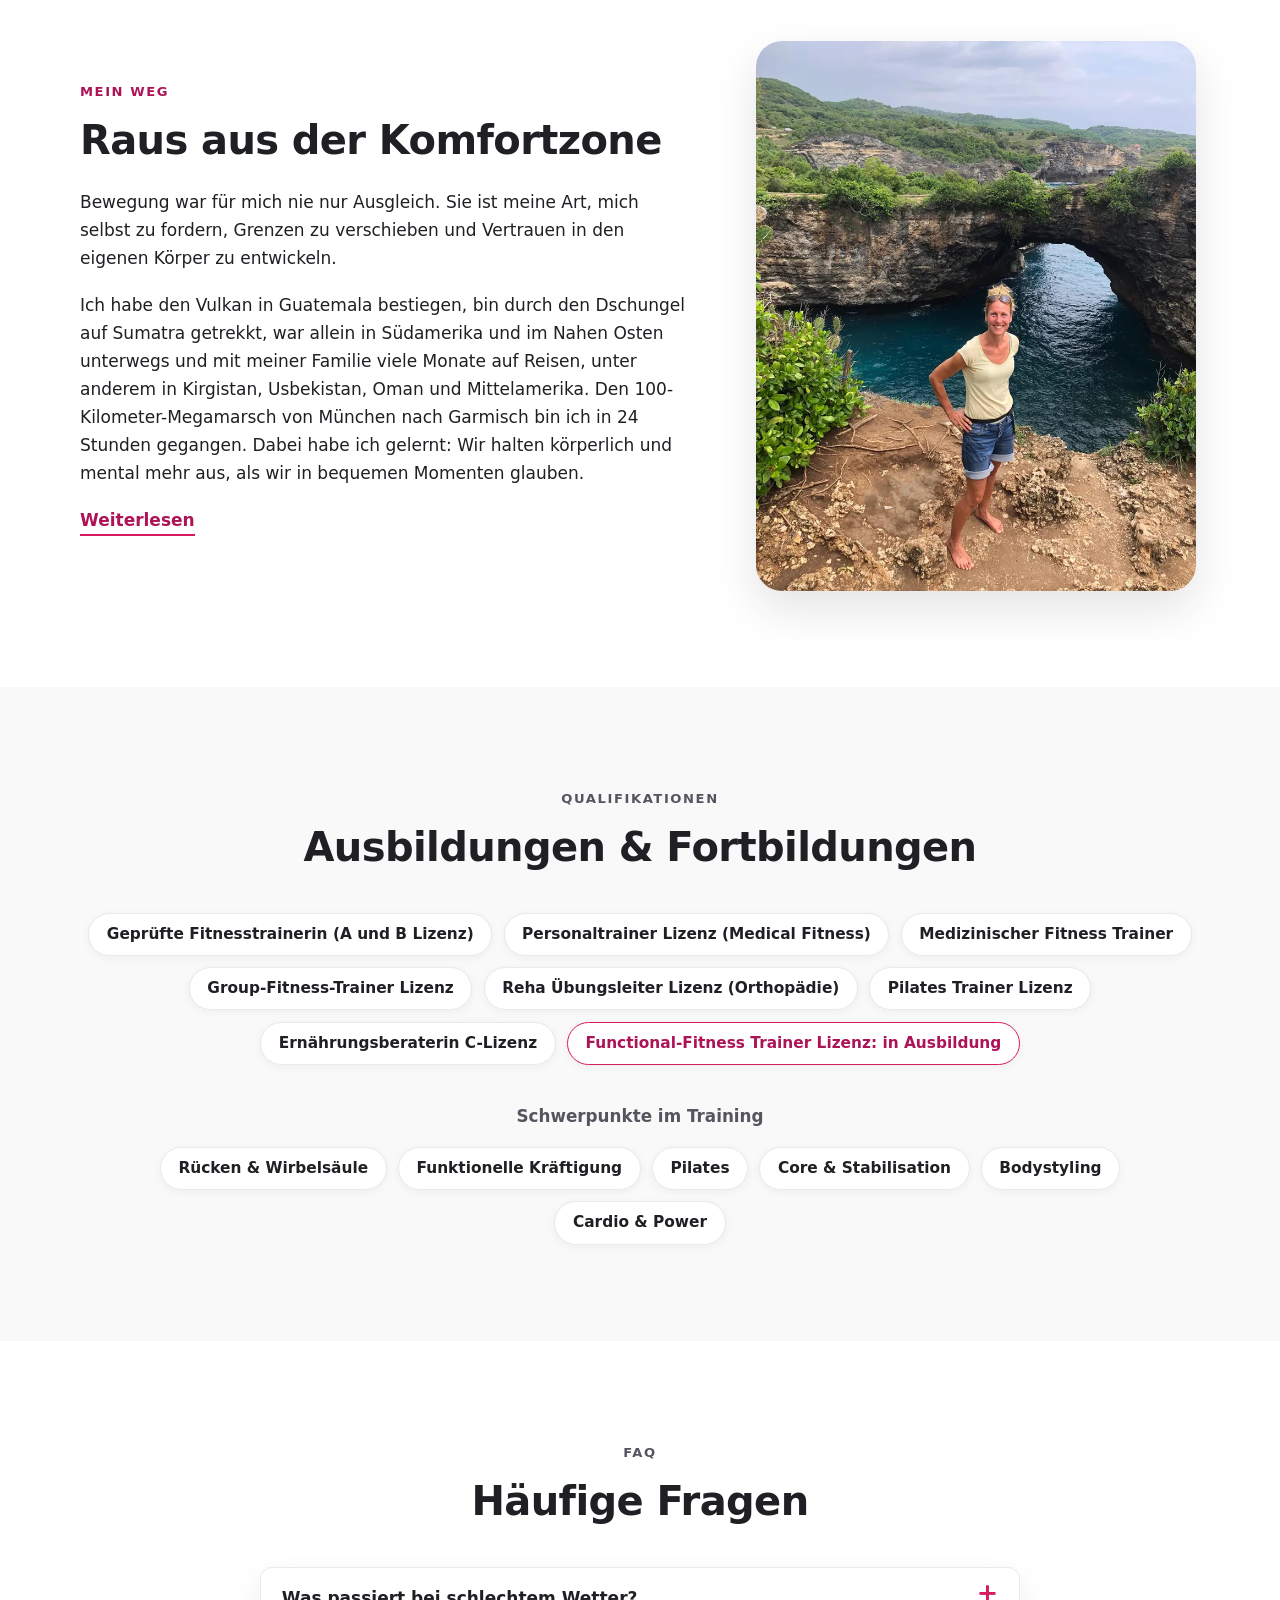
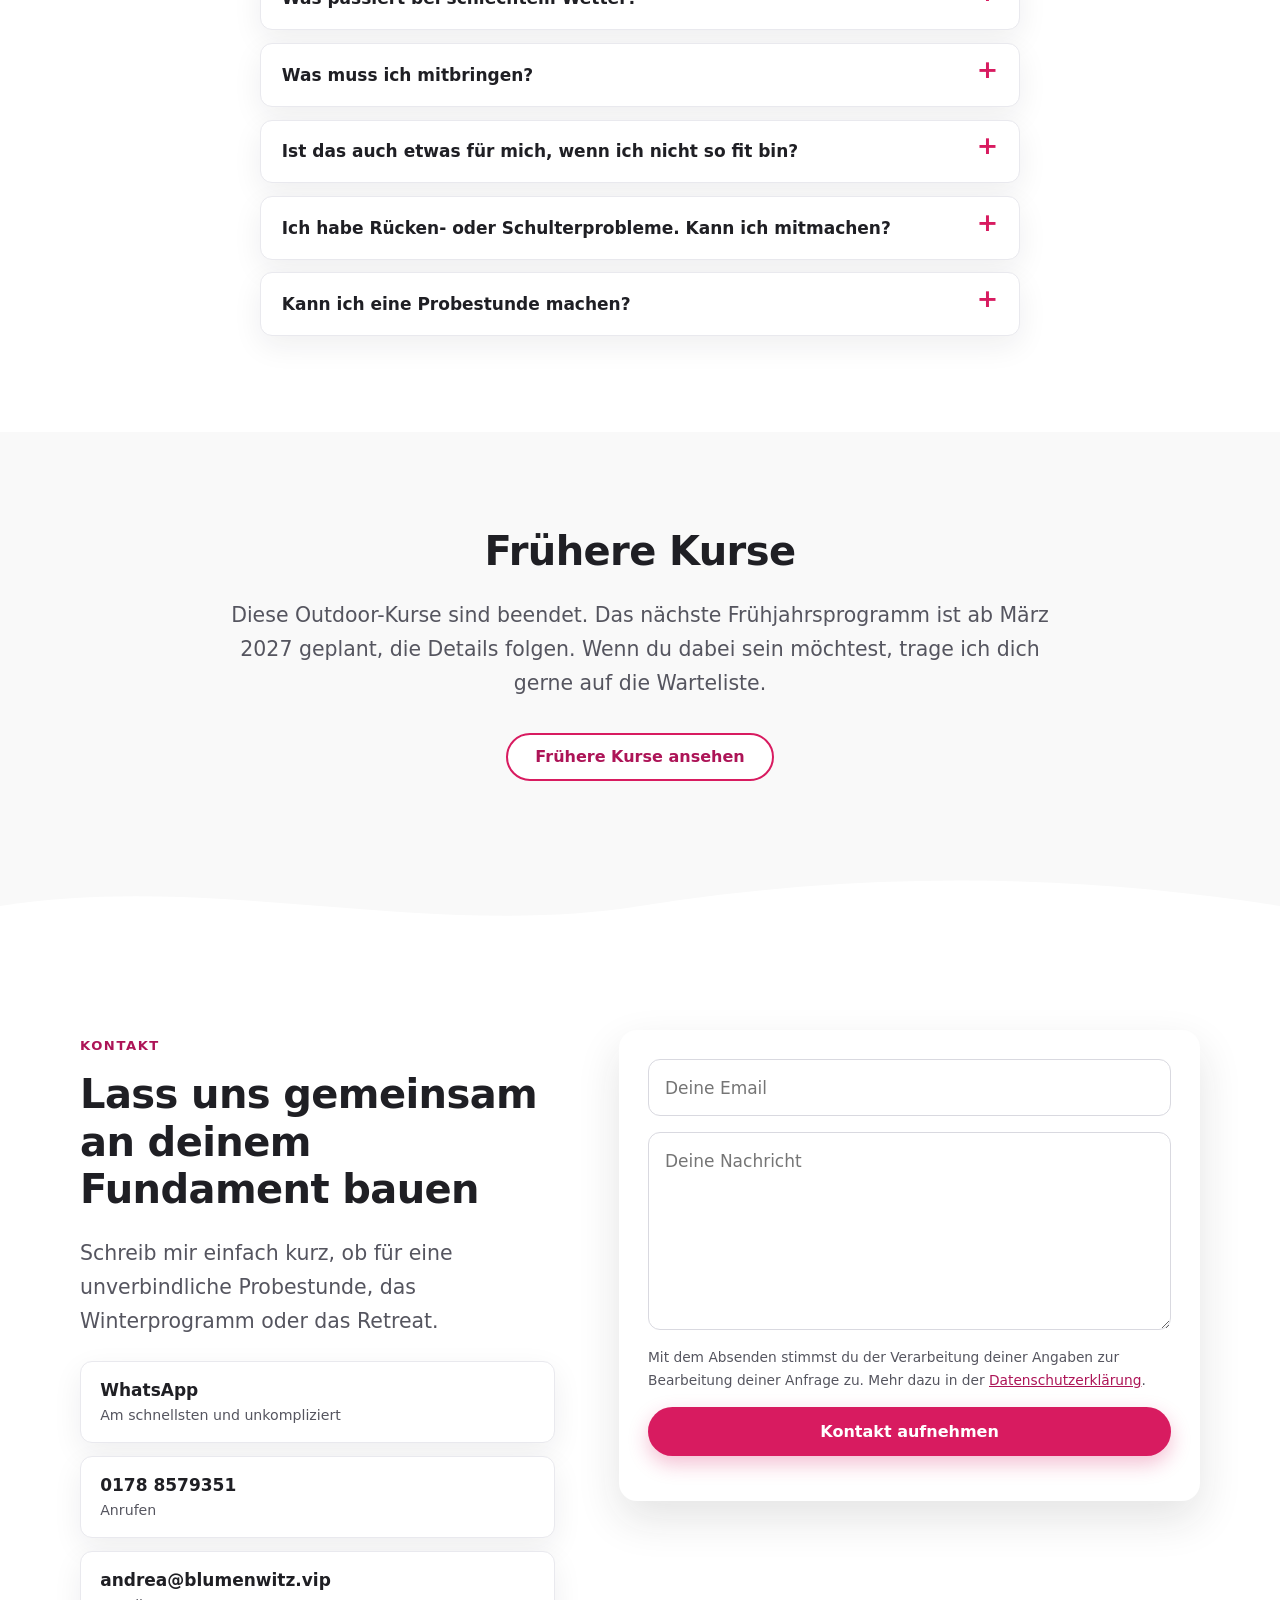
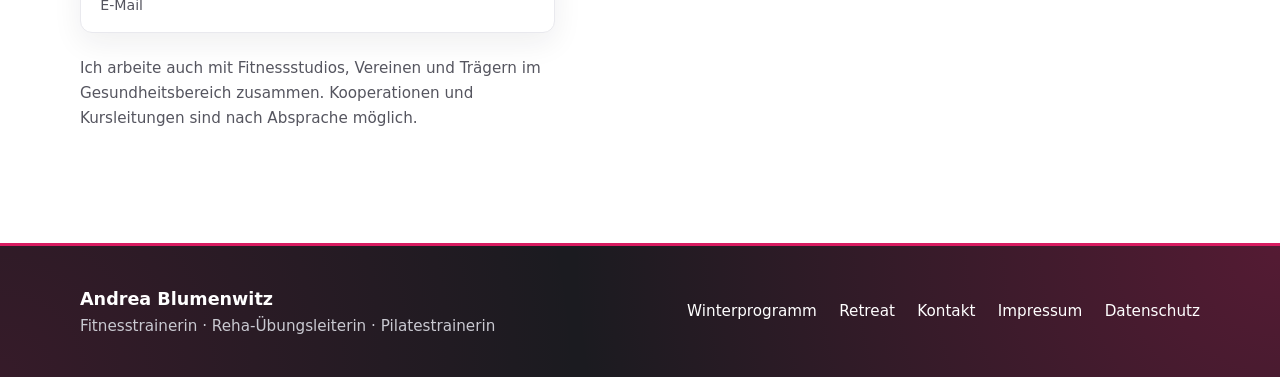
==== commit 29d4ec7b: "Remove hero sticker, ticker strip and rituals box Co-Authored-By: Claude Sonnet 5.5 <noreply@anthrop" ====
--- a/index.html
+++ b/index.html
@@ -91,30 +91,9 @@
         <div class="hero-image">
           <img src="images/photos/hero-wandern.webp" width="800" height="1496" fetchpriority="high"
             alt="Andrea Blumenwitz, Fitnesstrainerin" />
-          <span class="sticker" aria-hidden="true">Probestunde<br>kostenlos</span>
-        </div>
-      </div>
-    </section>
-
-    <!-- Ticker -->
-    <div class="ticker" aria-label="Auf einen Blick: Outdoor-Training im Westpark, Montag und Donnerstag 19:15 Uhr, Probestunde kostenlos, kleine feste Gruppe">
-      <div class="ticker-track" aria-hidden="true">
-        <span>Outdoor-Training im Westpark</span>
-        <span>Mo &amp; Do 19:15 Uhr</span>
-        <span>Probestunde kostenlos</span>
-        <span>Kleine, feste Gruppe</span>
-        <span>Matten &amp; Geräte bringe ich mit</span>
-        <span>Noch nie wetterbedingt ausgefallen</span>
-        <span>Frauen-Retreat im Juni 2027</span>
-        <span class="dup">Outdoor-Training im Westpark</span>
-        <span class="dup">Mo &amp; Do 19:15 Uhr</span>
-        <span class="dup">Probestunde kostenlos</span>
-        <span class="dup">Kleine, feste Gruppe</span>
-        <span class="dup">Matten &amp; Geräte bringe ich mit</span>
-        <span class="dup">Noch nie wetterbedingt ausgefallen</span>
-        <span class="dup">Frauen-Retreat im Juni 2027</span>
-      </div>
-    </div>
+        </div>
+      </div>
+    </section>
 
     <!-- Kennst du das? -->
     <section id="intro" class="section section-alt">
@@ -152,13 +131,6 @@
           <li>Noch nie wetterbedingt ausgefallen</li>
           <li>Für jedes Level</li>
         </ul>
-        <div class="rituals">
-          <h3>Training darf fordern, vor allem aber Spaß machen</h3>
-          <p>
-            Ob Kniebeugen-Challenge zu „Bring Sally Up“, Planks zu „Jerusalema“ oder Übungen mit den Minibändern:
-            Bei uns wird geschwitzt, gejammert und gelacht, und hinterher fährt man stolz und gut gelaunt nach Hause.
-          </p>
-        </div>
       </div>
     </section>
 
--- a/styles.css
+++ b/styles.css
@@ -219,12 +219,6 @@
   border-radius: 14px; background: var(--pink-soft); color: var(--pink-dark); font-weight: 800; font-size: 1.15rem;
 }
 
-.rituals {
-  margin: 2.4rem auto 0; max-width: 46rem; padding: 1.6rem 1.8rem; text-align: center;
-  background: var(--pink-tint); border-radius: var(--radius); border: 1px solid var(--pink-soft);
-}
-.rituals h3 { margin-bottom: .4rem; }
-.rituals p { margin: 0; color: var(--muted); }
 
 
 /* ---------- Winterprogramm ---------- */
@@ -419,27 +413,6 @@
 .price-old { font-size: 1.1rem; font-weight: 600; color: var(--muted); margin-right: .2rem; }
 .price-footnote { margin-top: 1.6rem; max-width: 40rem; margin-inline: auto; }
 
-/* ---------- Sticker + ticker ---------- */
-.sticker {
-  position: absolute; right: -10px; bottom: 14%; z-index: 2; padding: .55rem .9rem; text-align: center;
-  background: #fff; color: var(--pink-dark); border: 2px solid var(--pink); border-radius: 14px;
-  font-weight: 800; font-size: .9rem; line-height: 1.2; transform: rotate(6deg);
-  box-shadow: 0 8px 20px rgba(31, 31, 36, .15);
-}
-.ticker { overflow: hidden; background: var(--pink-tint); border-block: 1px solid var(--pink-soft); }
-.ticker-track {
-  display: flex; width: max-content; padding: .7rem 0;
-  font-size: .8rem; font-weight: 700; letter-spacing: .08em; text-transform: uppercase; color: var(--pink-dark);
-  white-space: nowrap; animation: ticker 40s linear infinite;
-}
-.ticker-track span { padding: 0 1.4rem; position: relative; }
-.ticker-track span::after { content: ""; position: absolute; right: -2px; top: 50%; width: 5px; height: 5px; margin-top: -2.5px; border-radius: 50%; background: var(--pink); }
-@keyframes ticker { to { transform: translateX(-50%); } }
-@media (prefers-reduced-motion: reduce) {
-  .ticker-track { animation: none; width: auto; flex-wrap: wrap; justify-content: center; row-gap: .3rem; padding: .7rem 1rem; }
-  .ticker-track .dup { display: none; }
-}
-@media (max-width: 860px) { .sticker { right: -6px; bottom: 10%; font-size: .78rem; padding: .4rem .7rem; } }
 
 /* ---------- Mobile polish ---------- */
 @media (max-width: 600px) {
@@ -447,7 +420,6 @@
   .announce { font-size: .88rem; padding: .5rem .8rem; }
   .card { padding: 1.2rem 1.2rem; }
   .card-icon { width: 38px; height: 38px; margin-bottom: .6rem; font-size: 1rem; }
-  .rituals { padding: 1.2rem; }
   .section-head { margin-bottom: 1.8rem; }
   .btn-row .btn-large { width: 100%; }
   .teaser-actions, .retreat-teaser .btn-row { flex-direction: column; align-items: stretch; }
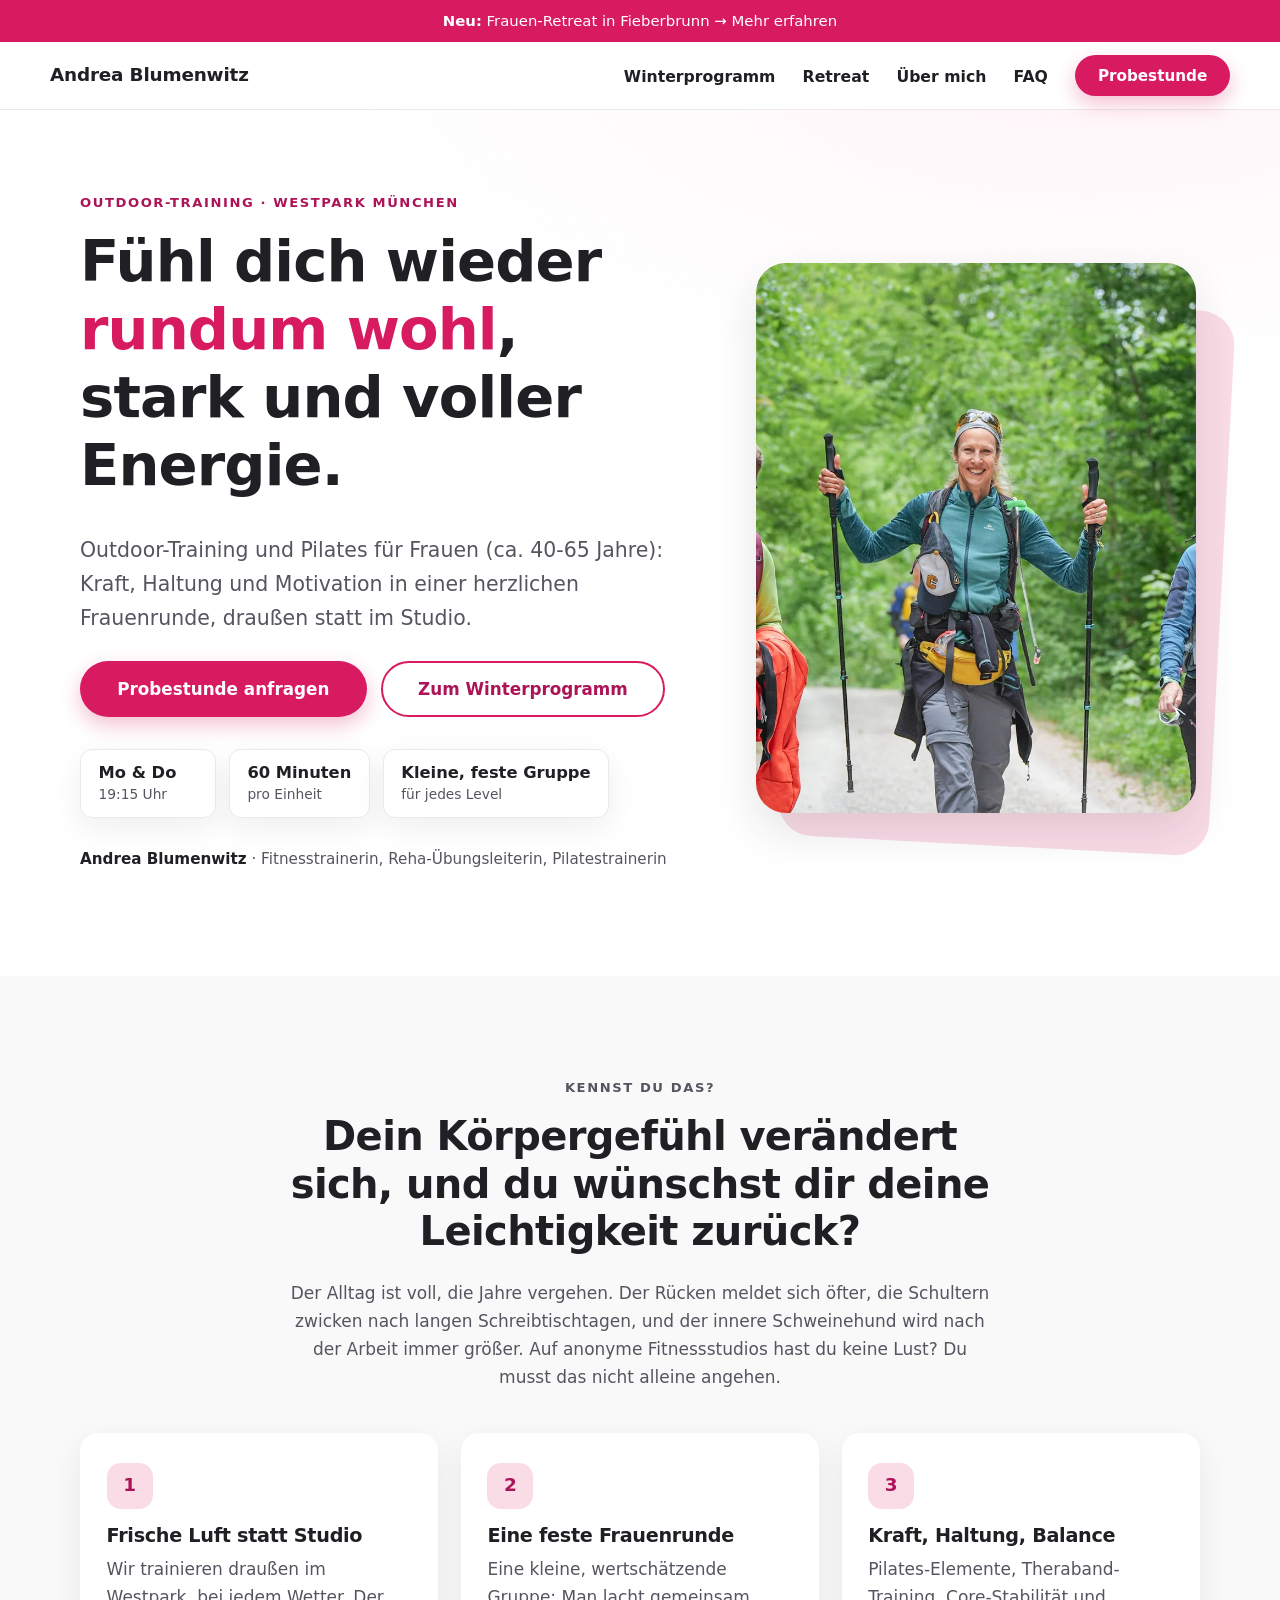
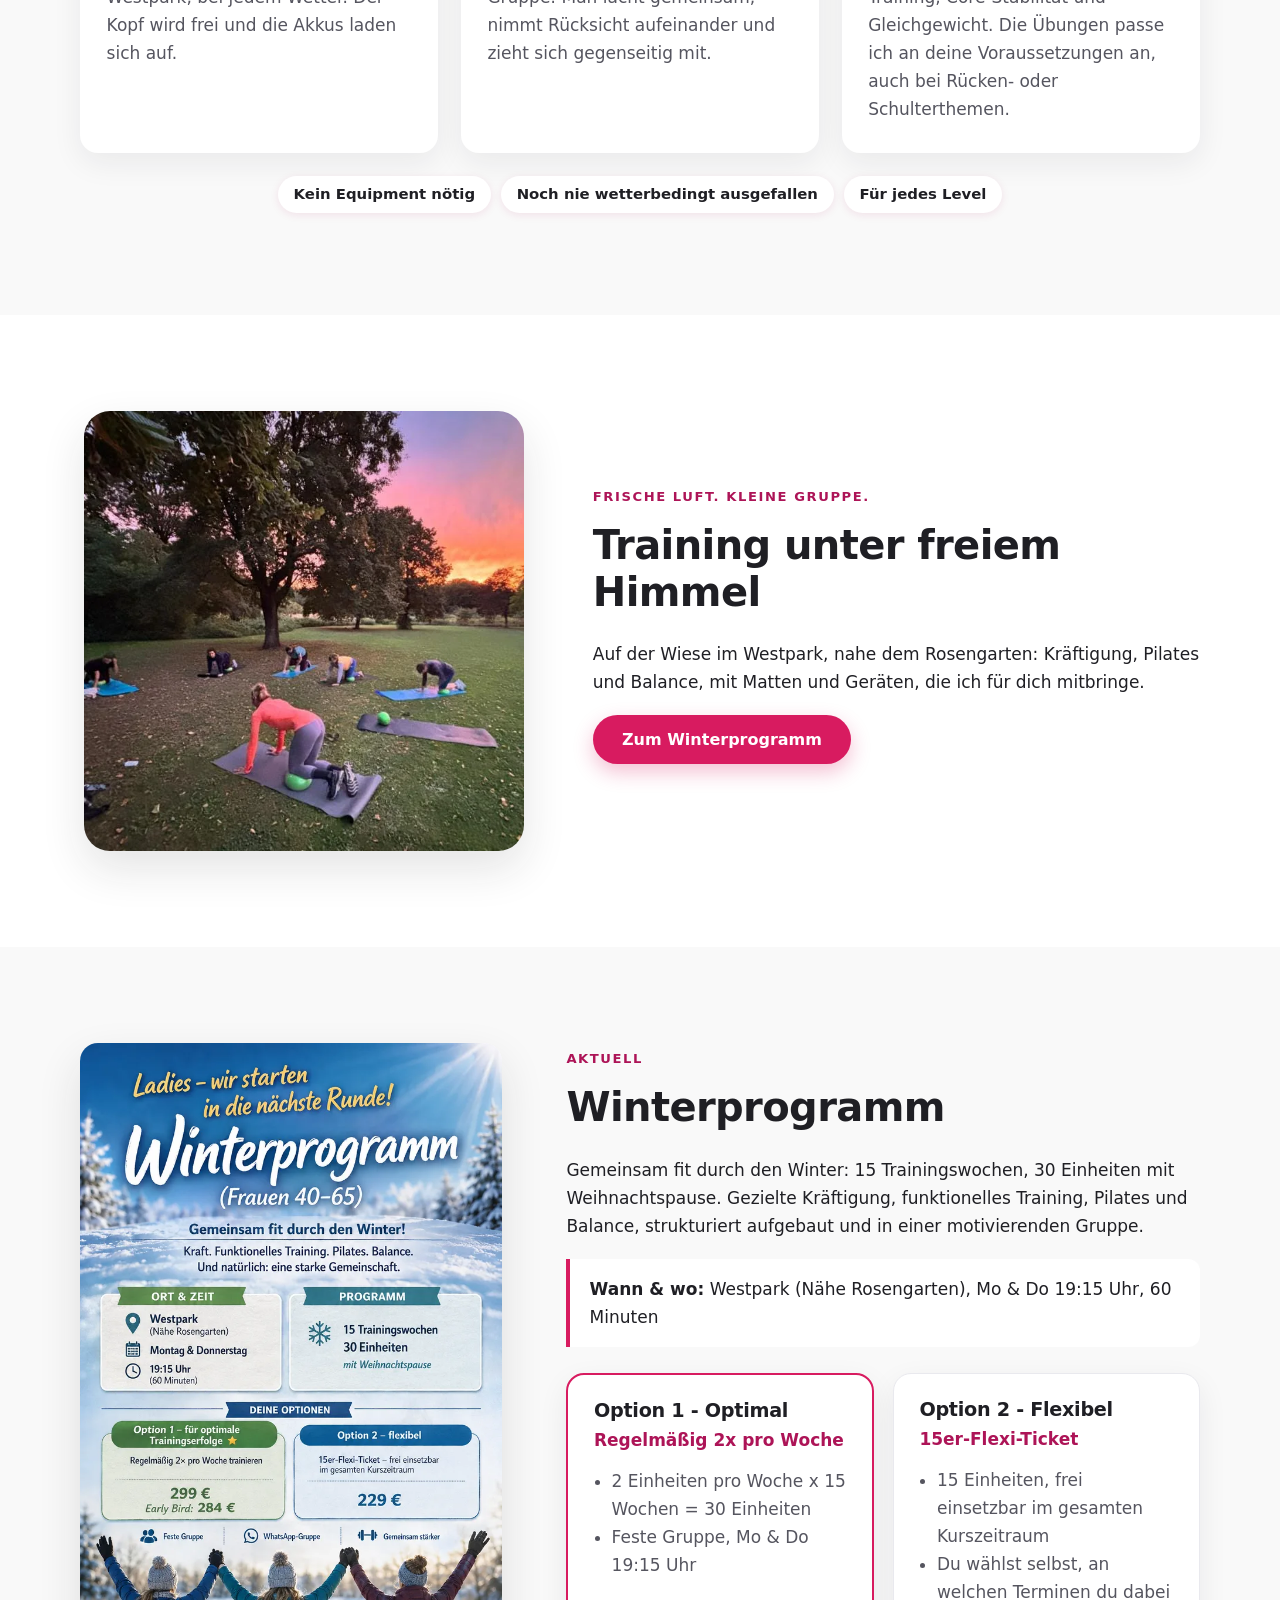
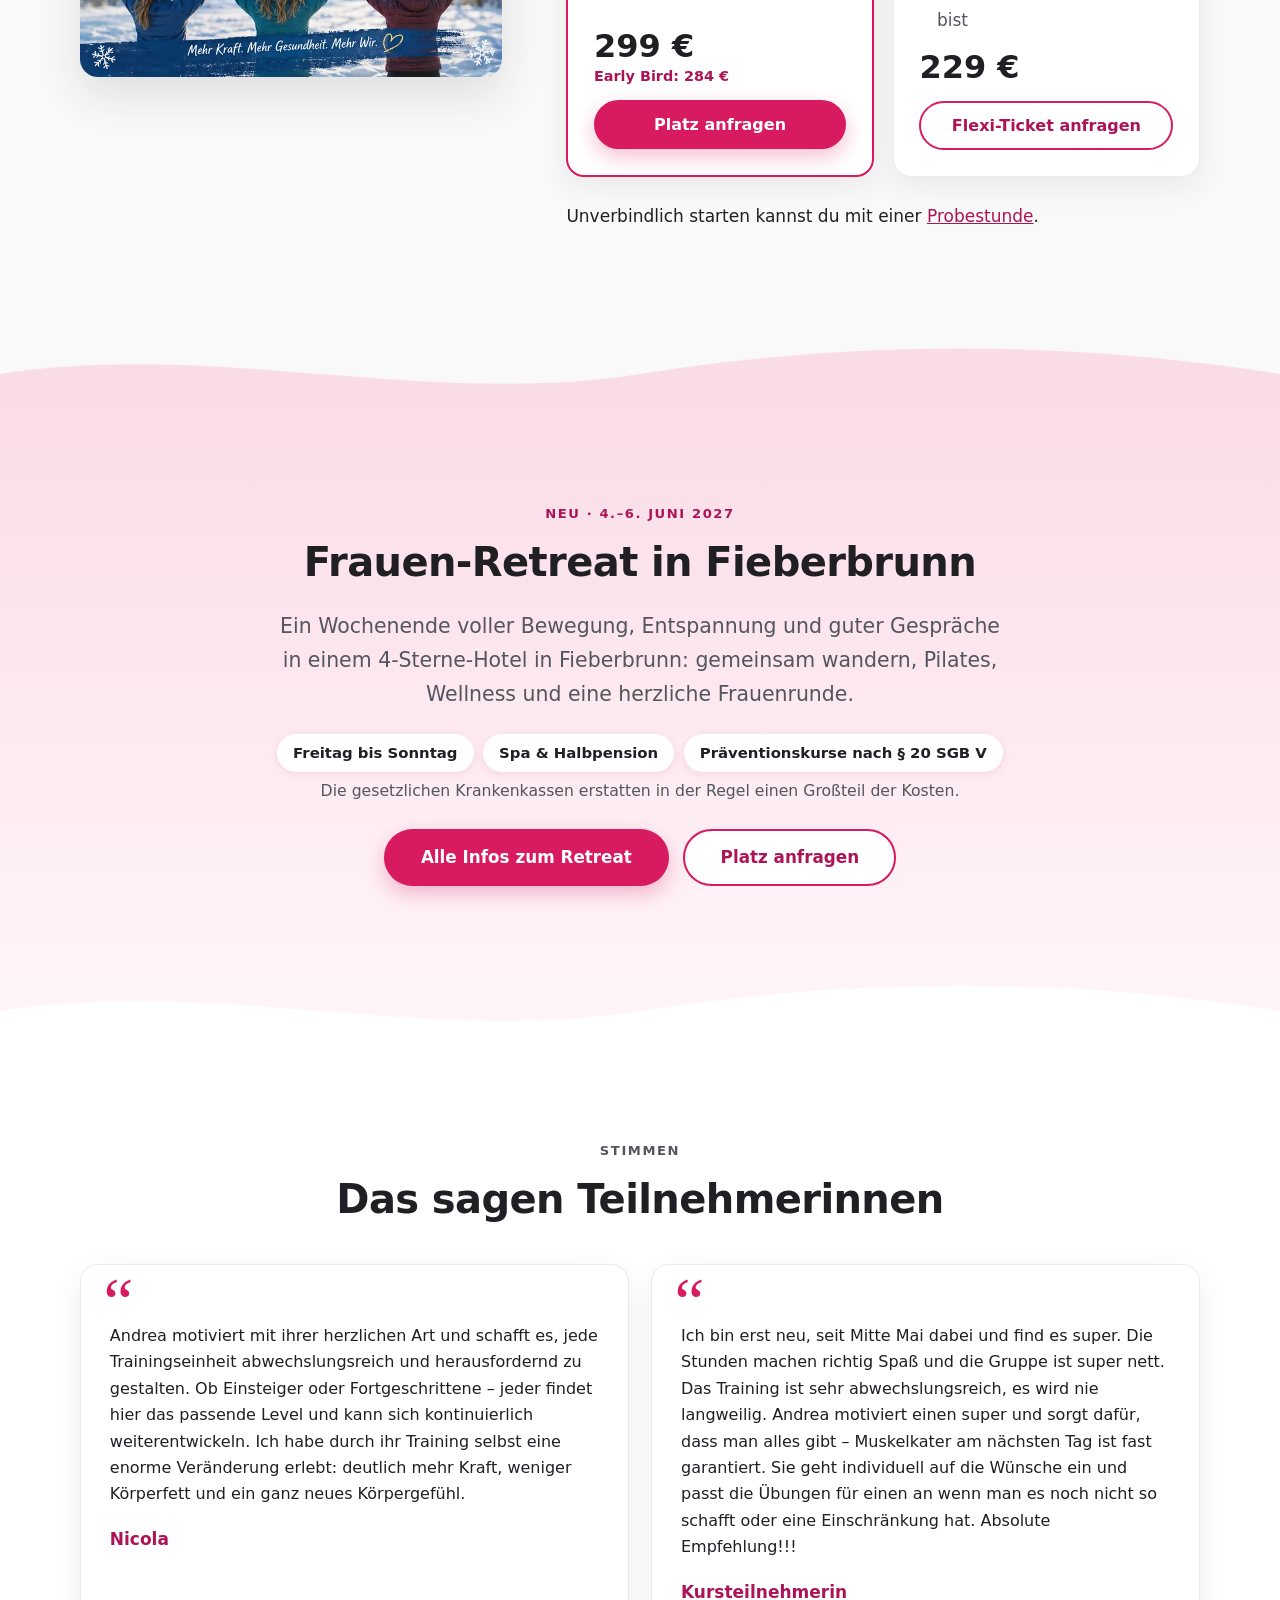
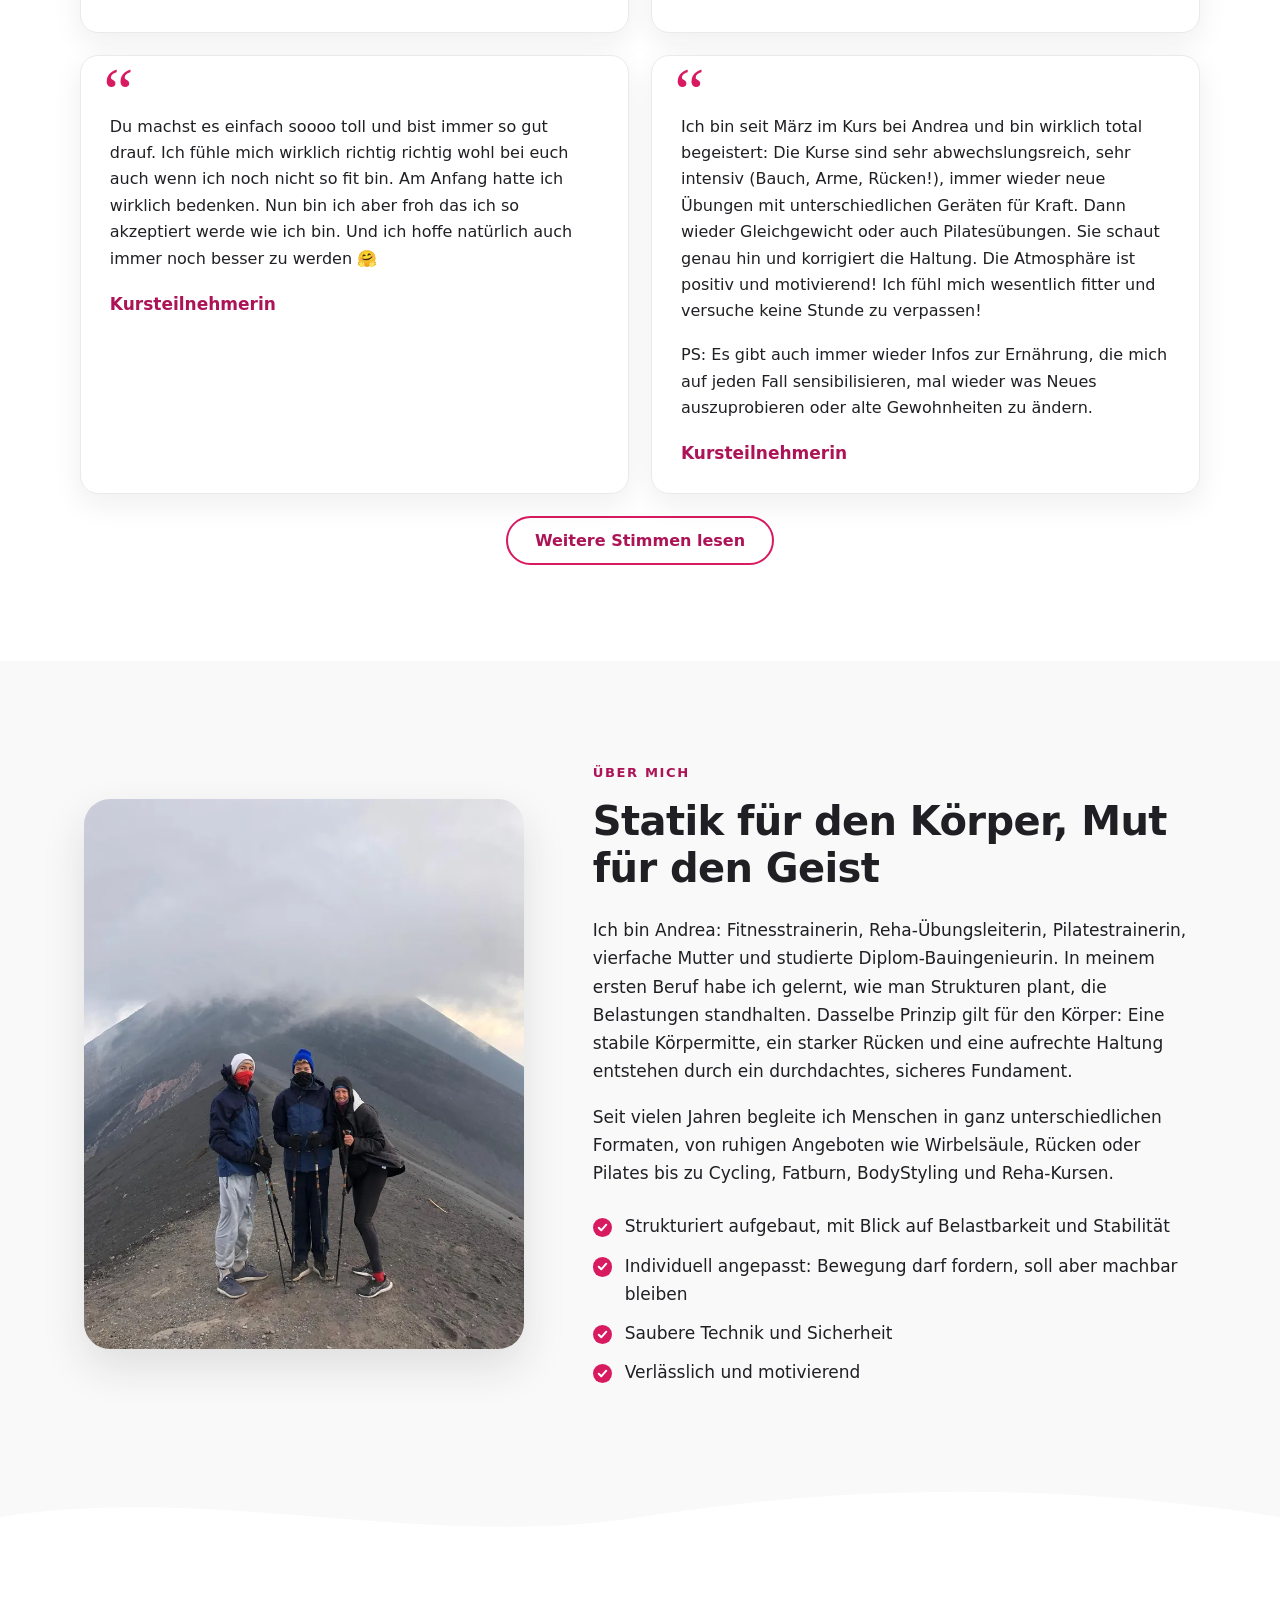
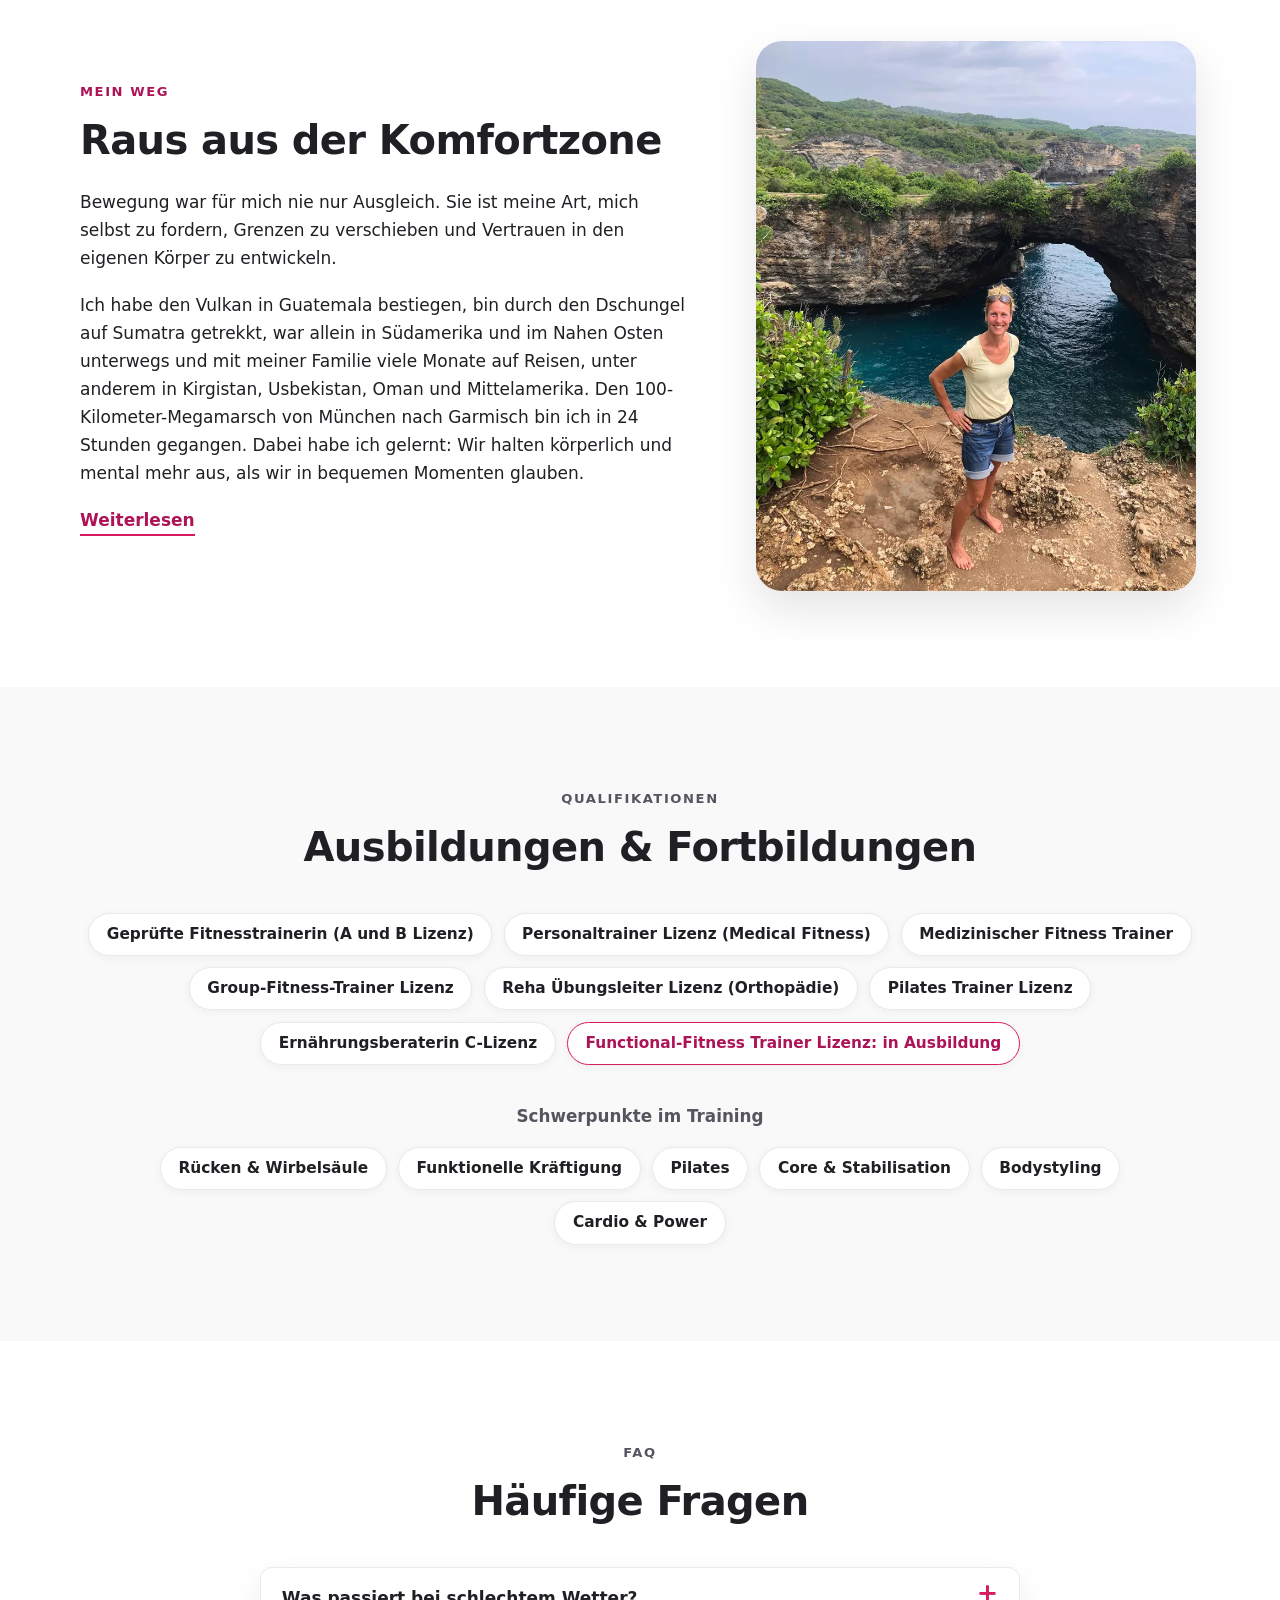
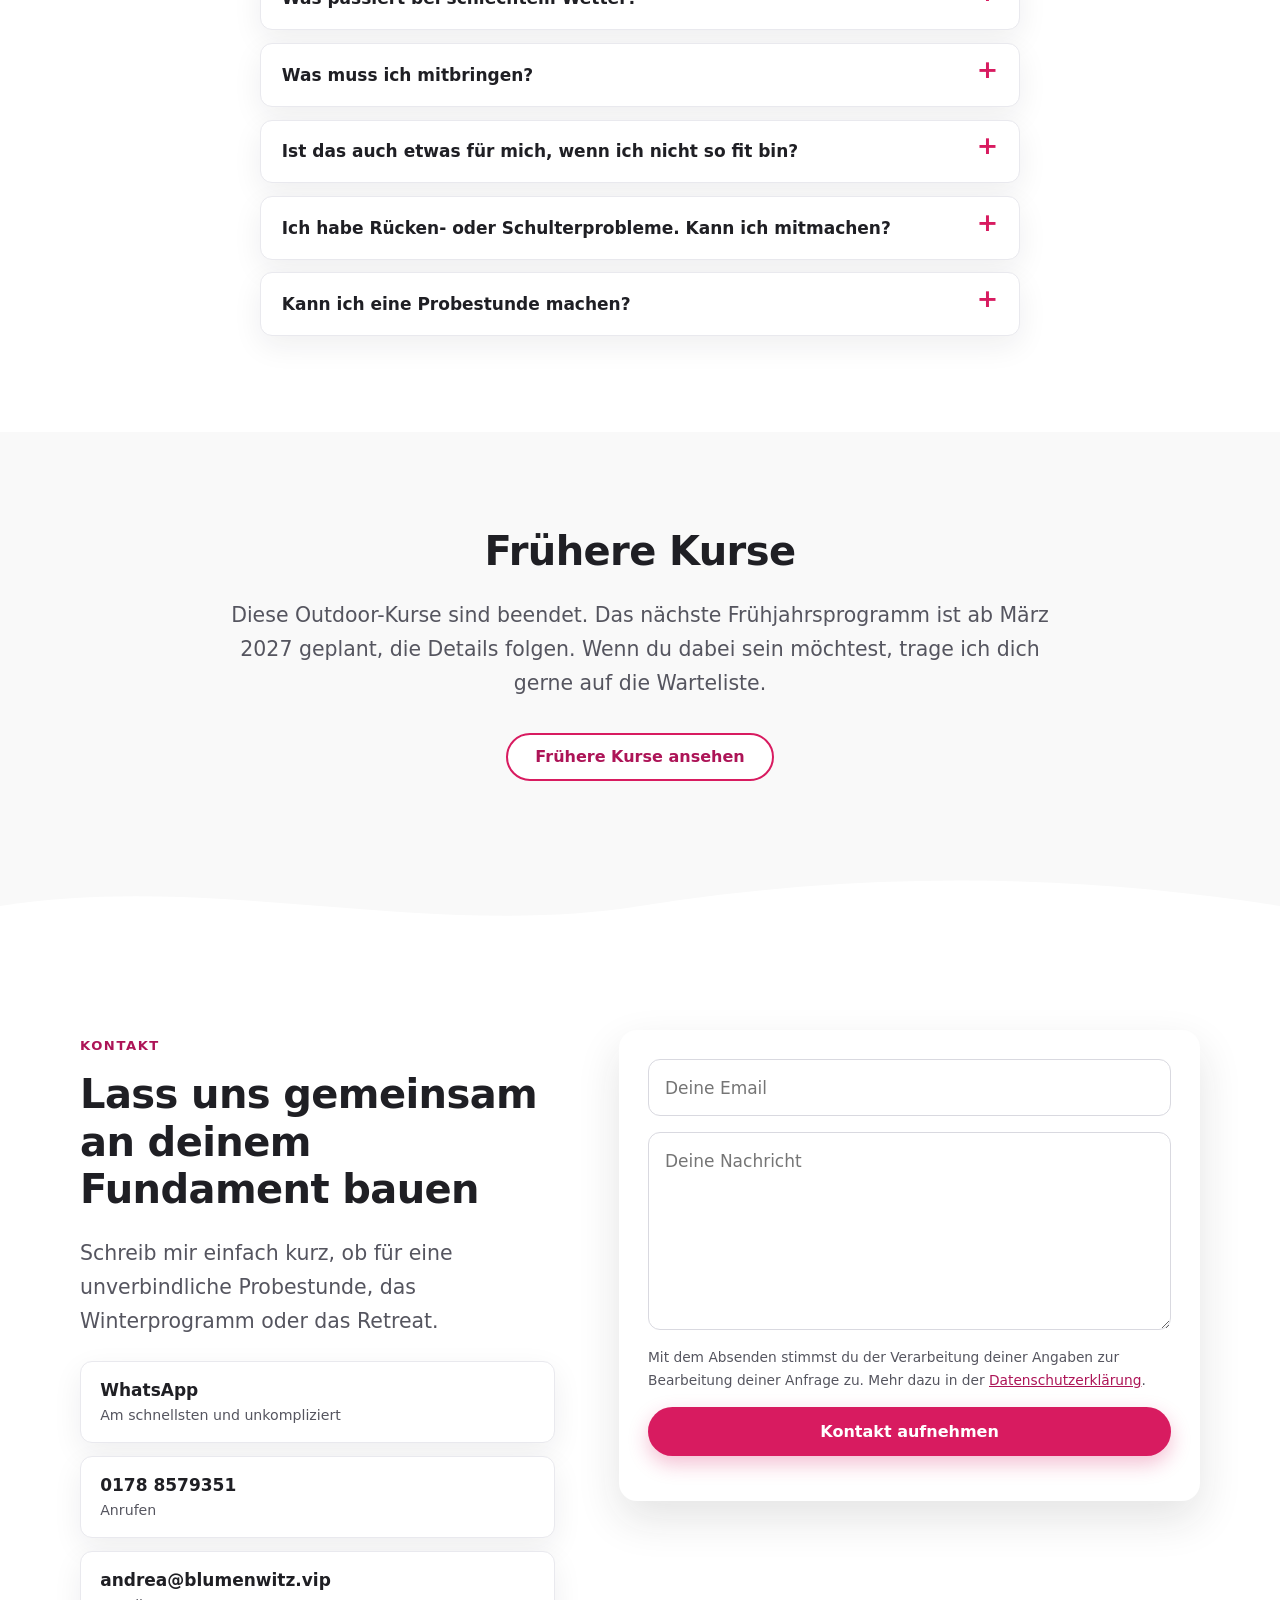
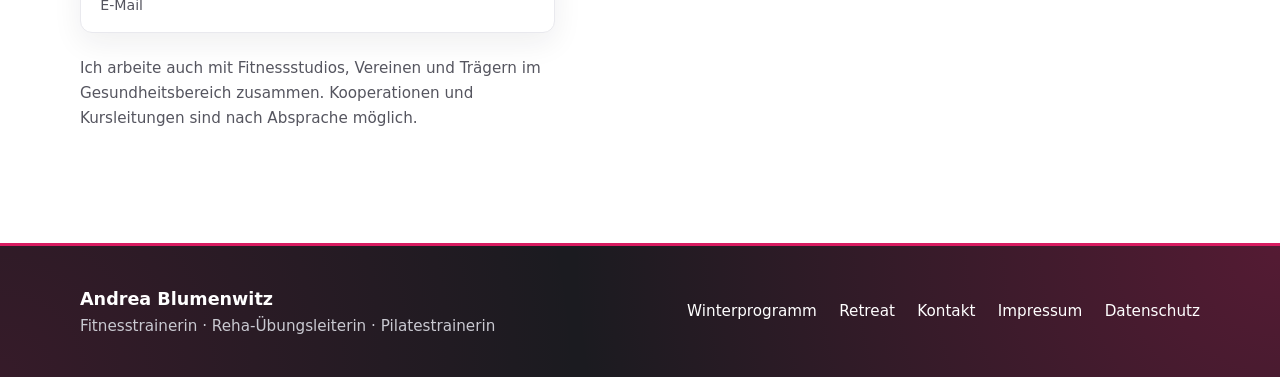
==== commit fa1ed3d0: "Retreat date: 4-6 June 2027 Co-Authored-By: Claude Sonnet 5.5 <noreply@anthropic.com>" ====
--- a/index.html
+++ b/index.html
@@ -201,7 +201,7 @@
     <div class="wave wave--alt-pink" aria-hidden="true"></div>
     <section id="retreat" class="section retreat">
       <div class="container retreat-teaser">
-        <p class="eyebrow">Neu · Juni 2027</p>
+        <p class="eyebrow">Neu · 4.–6. Juni 2027</p>
         <h2>Frauen-Retreat in Fieberbrunn</h2>
         <p class="lead">
           Ein Wochenende voller Bewegung, Entspannung und guter Gespräche in einem 4-Sterne-Hotel in Fieberbrunn: gemeinsam
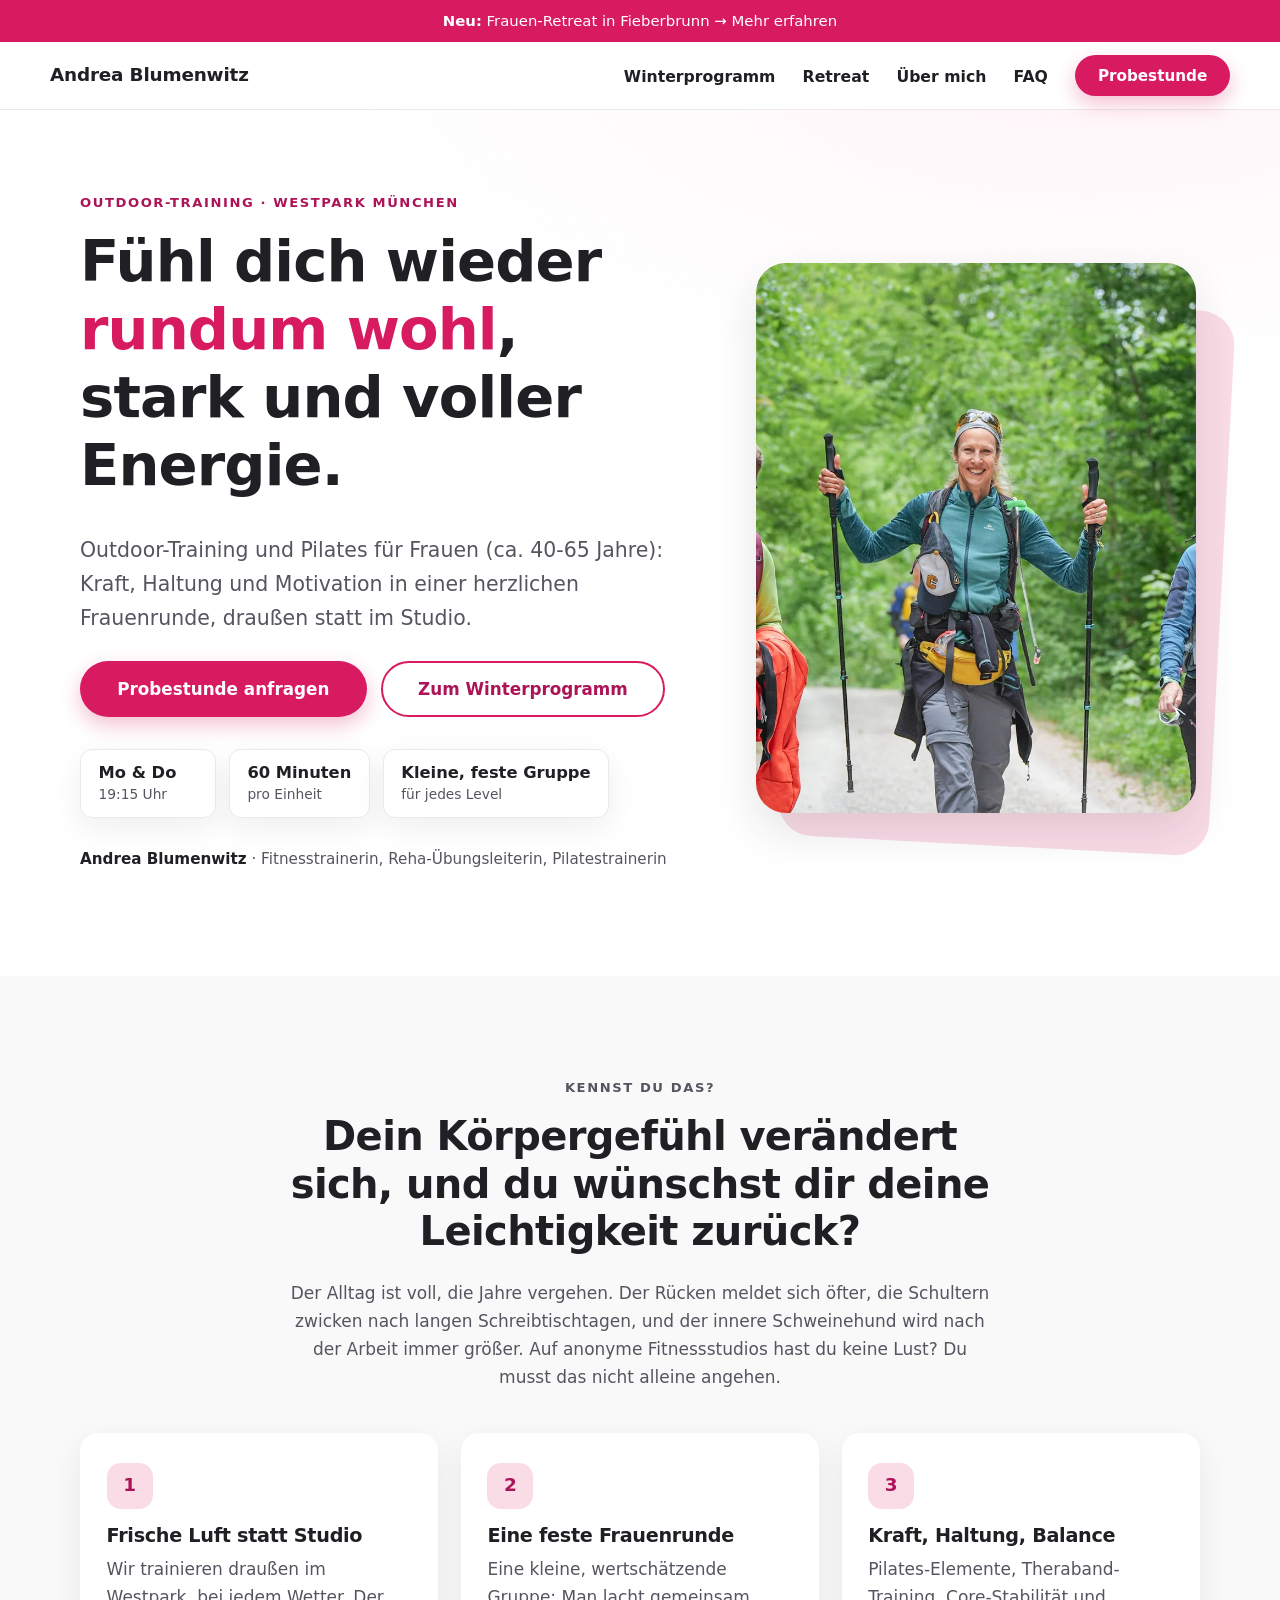
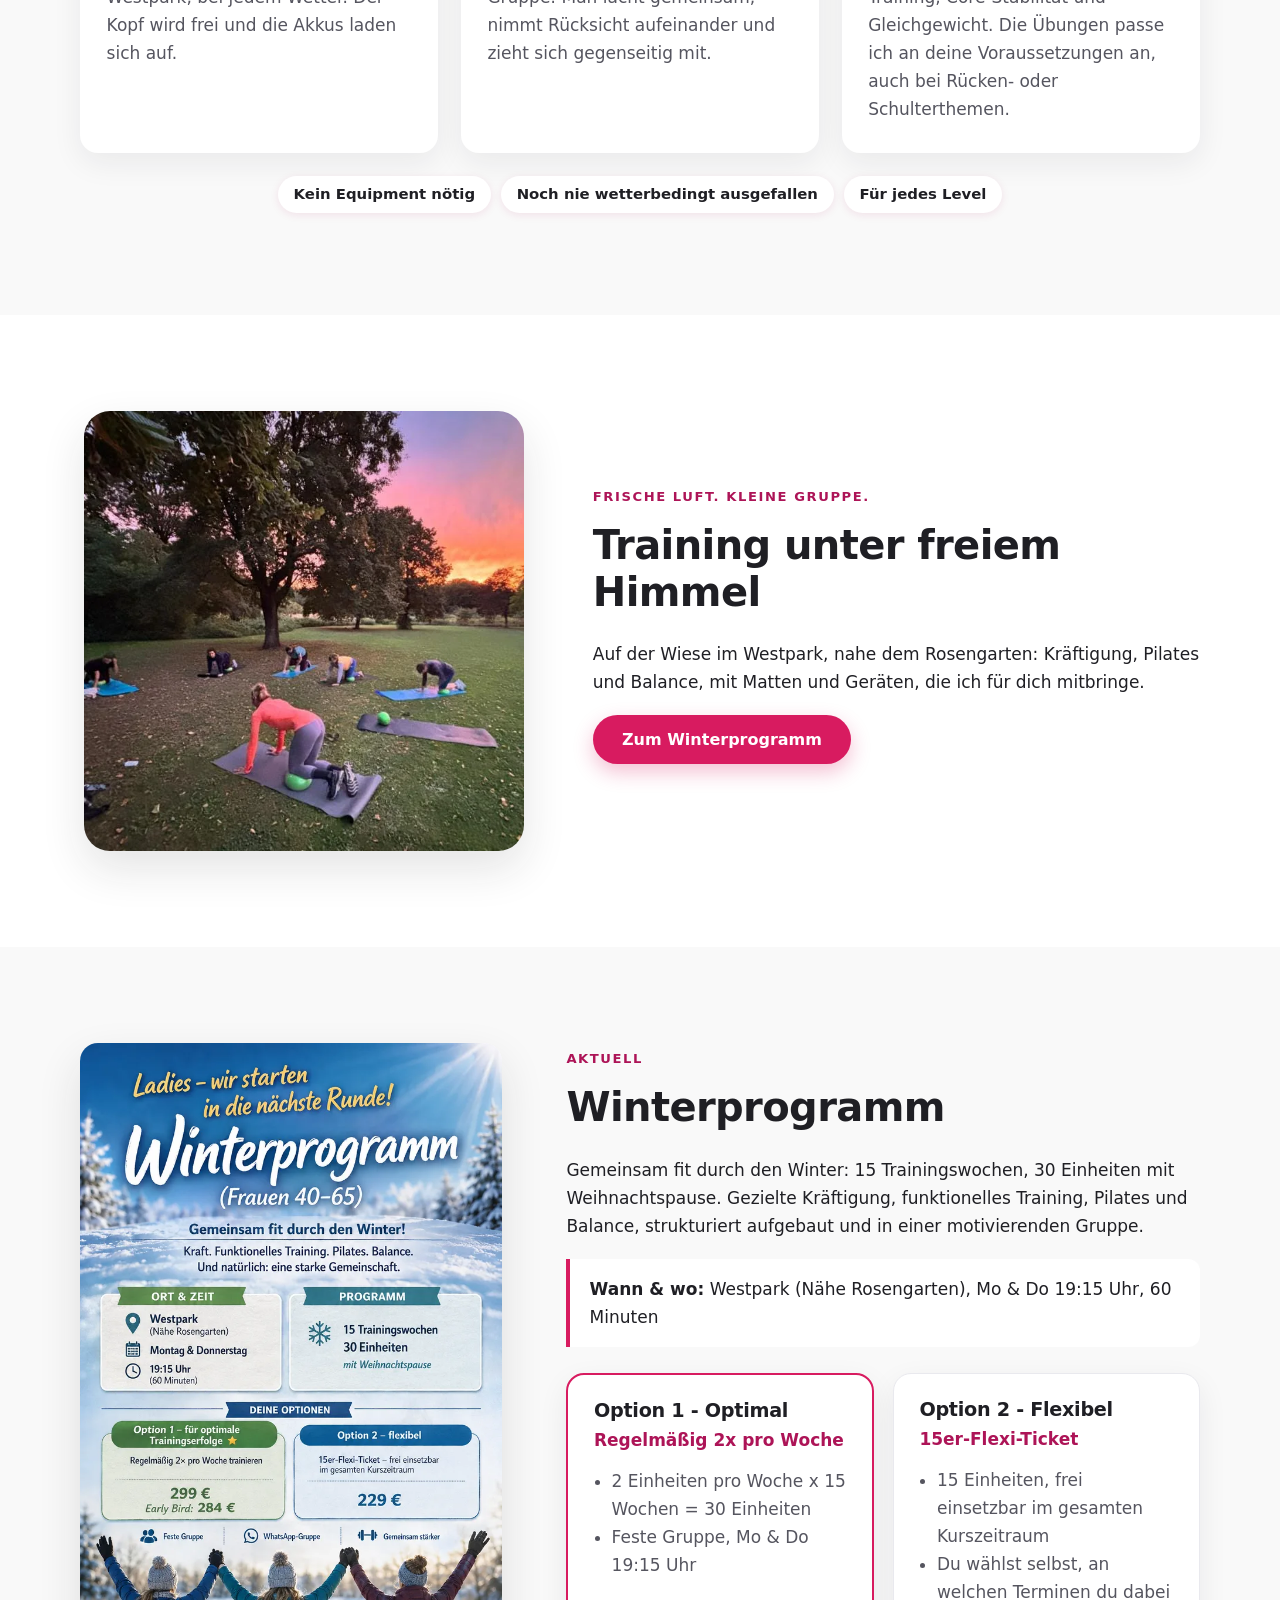
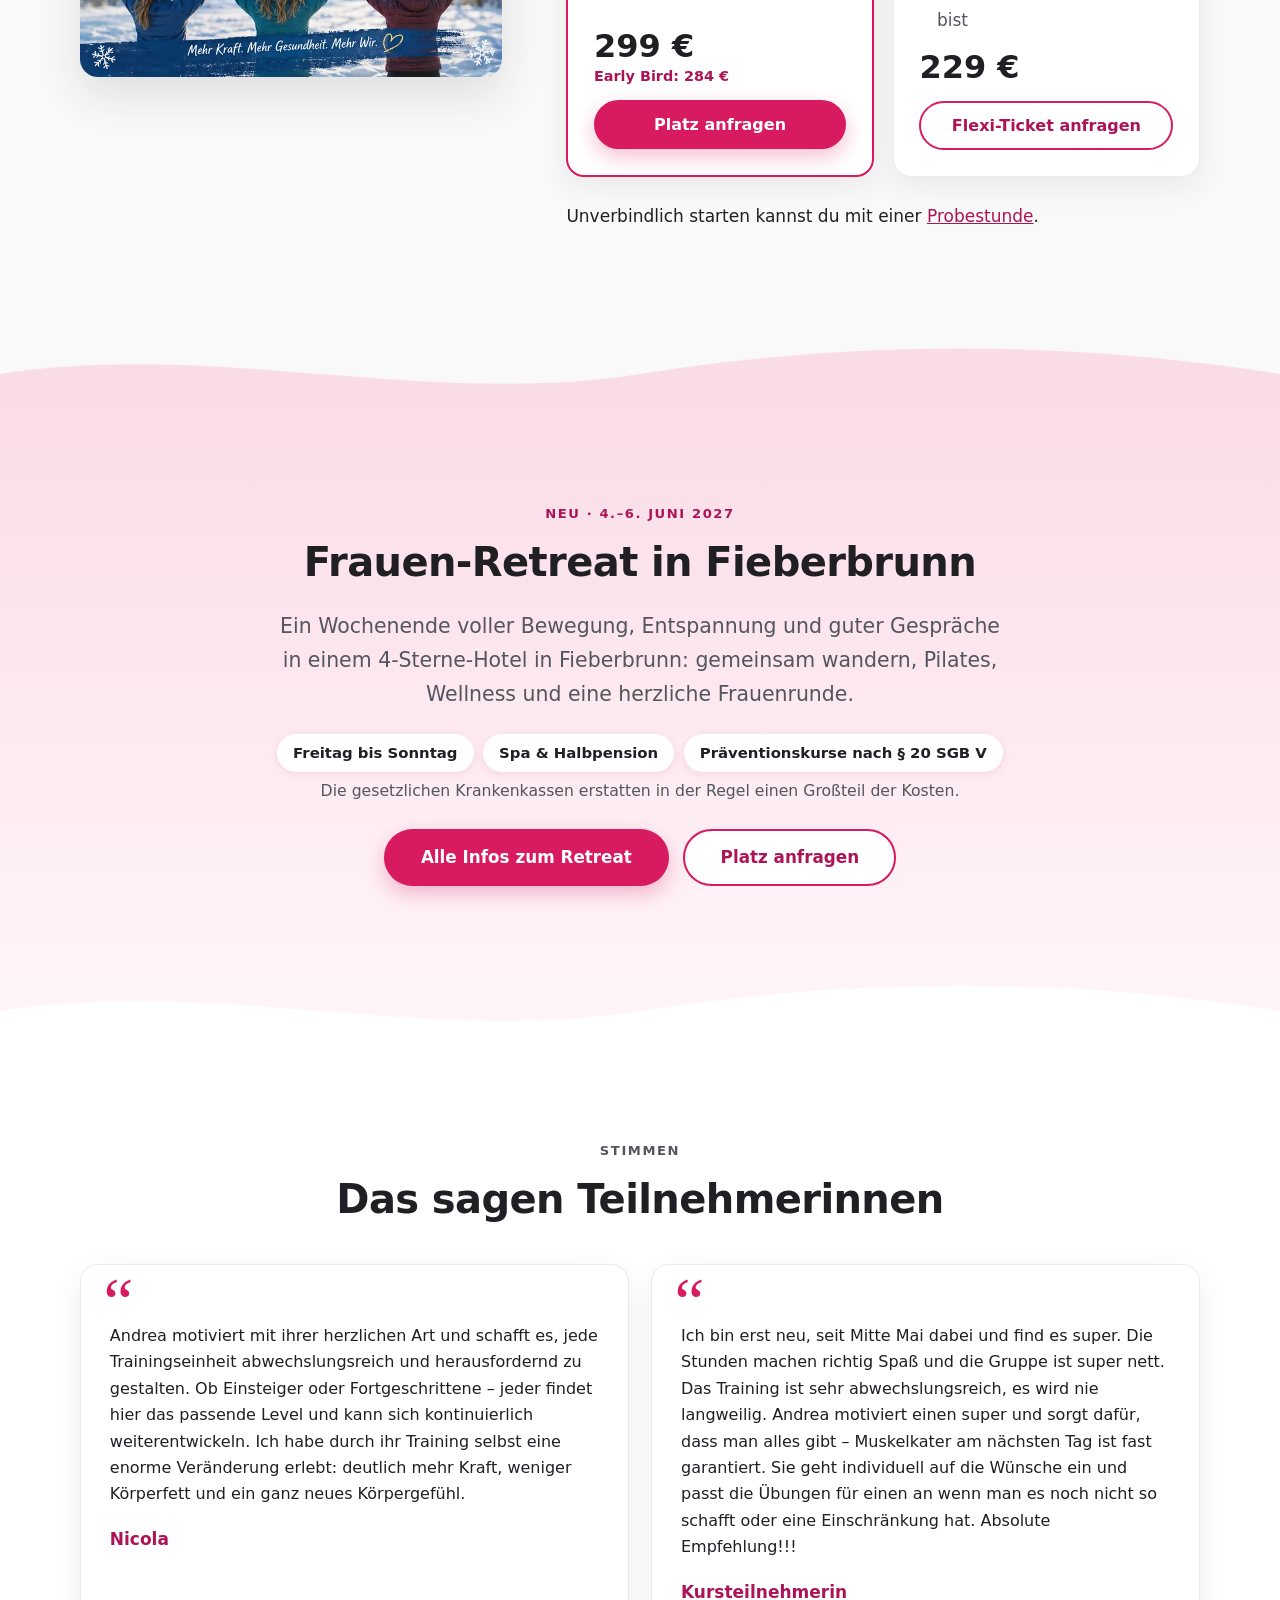
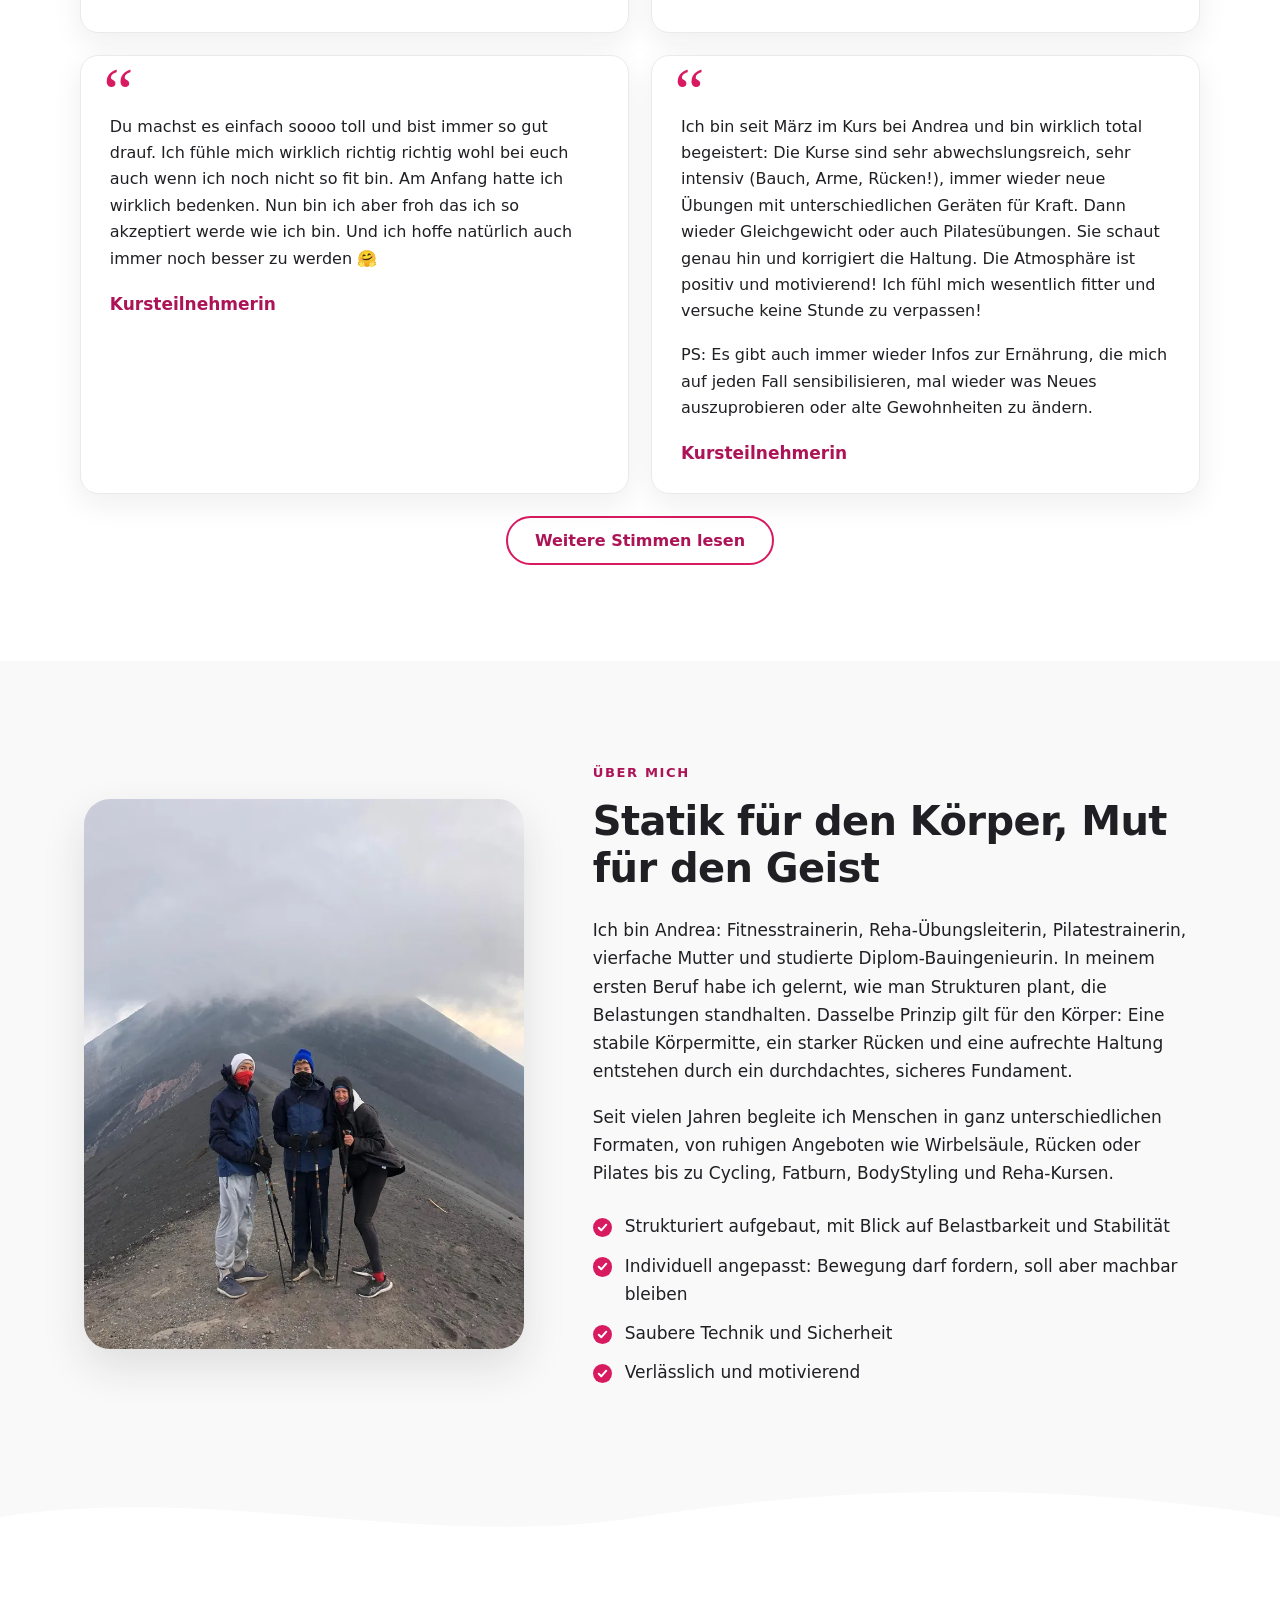
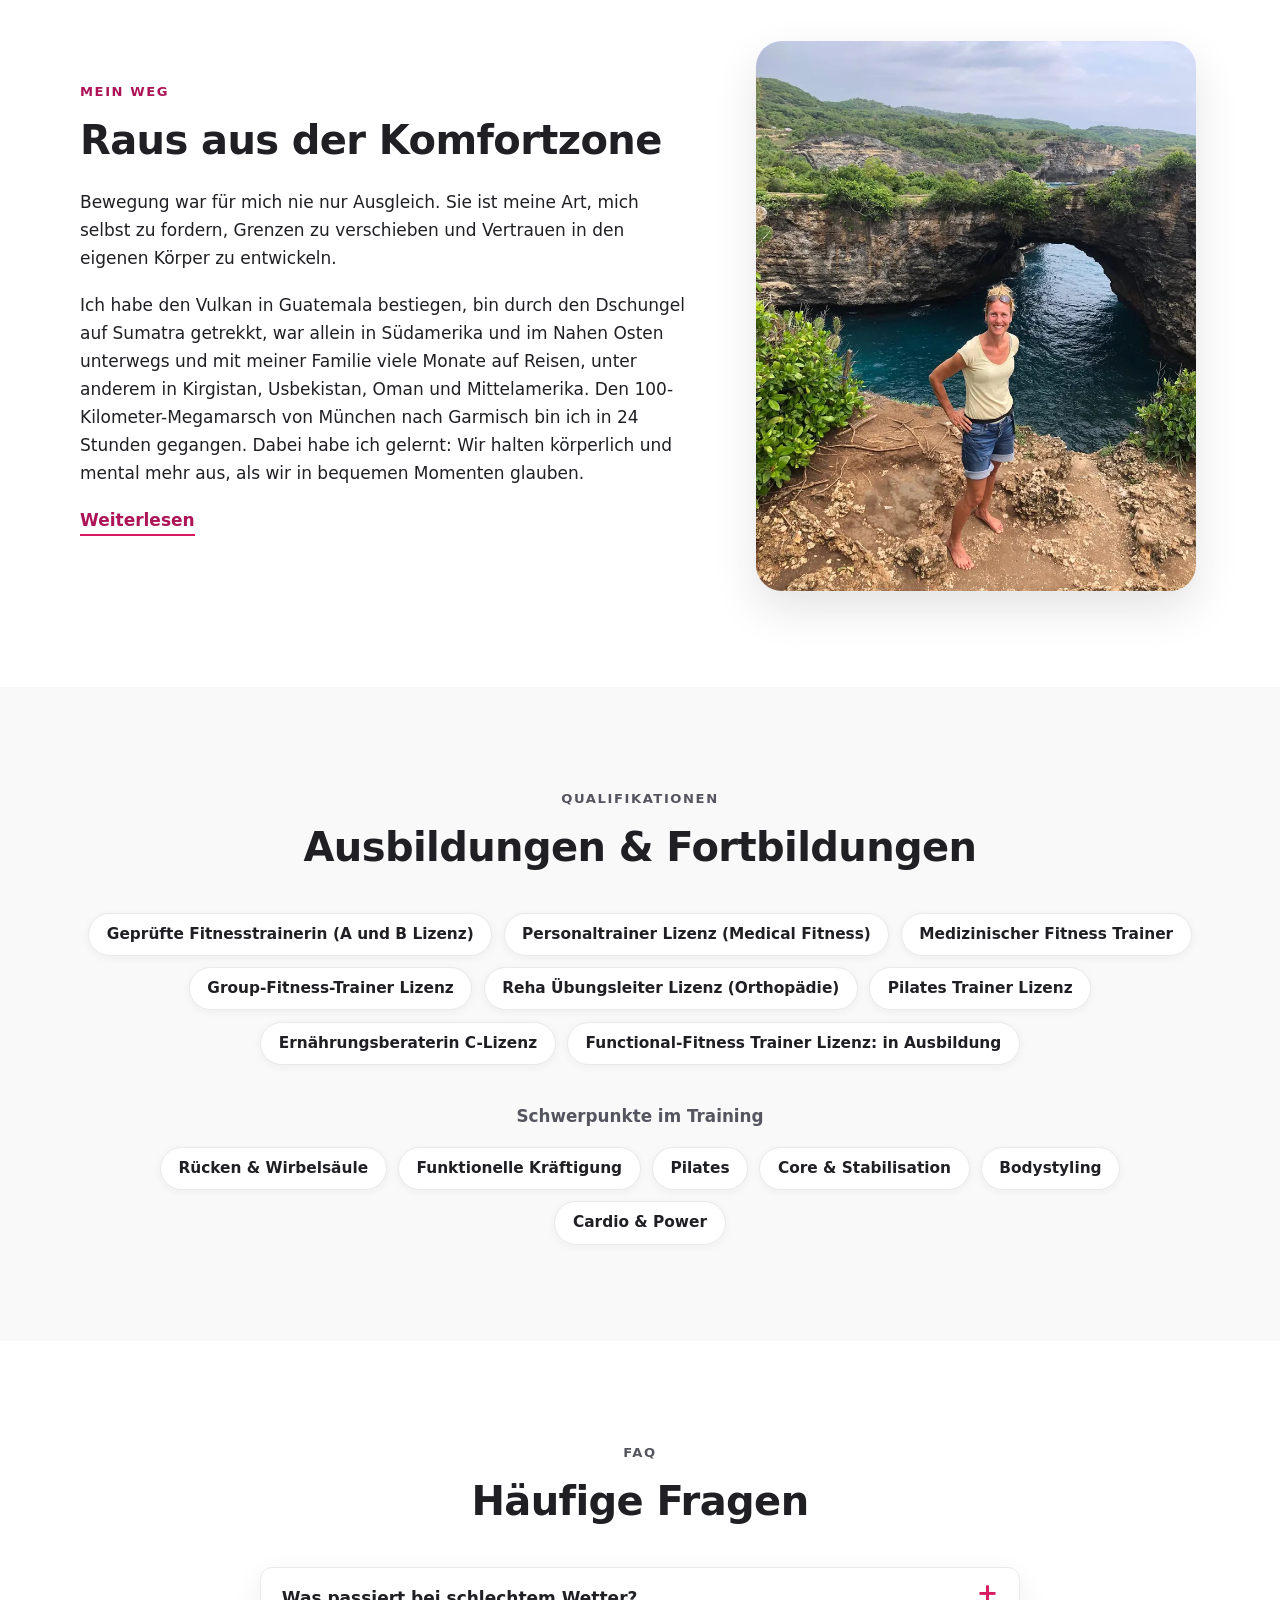
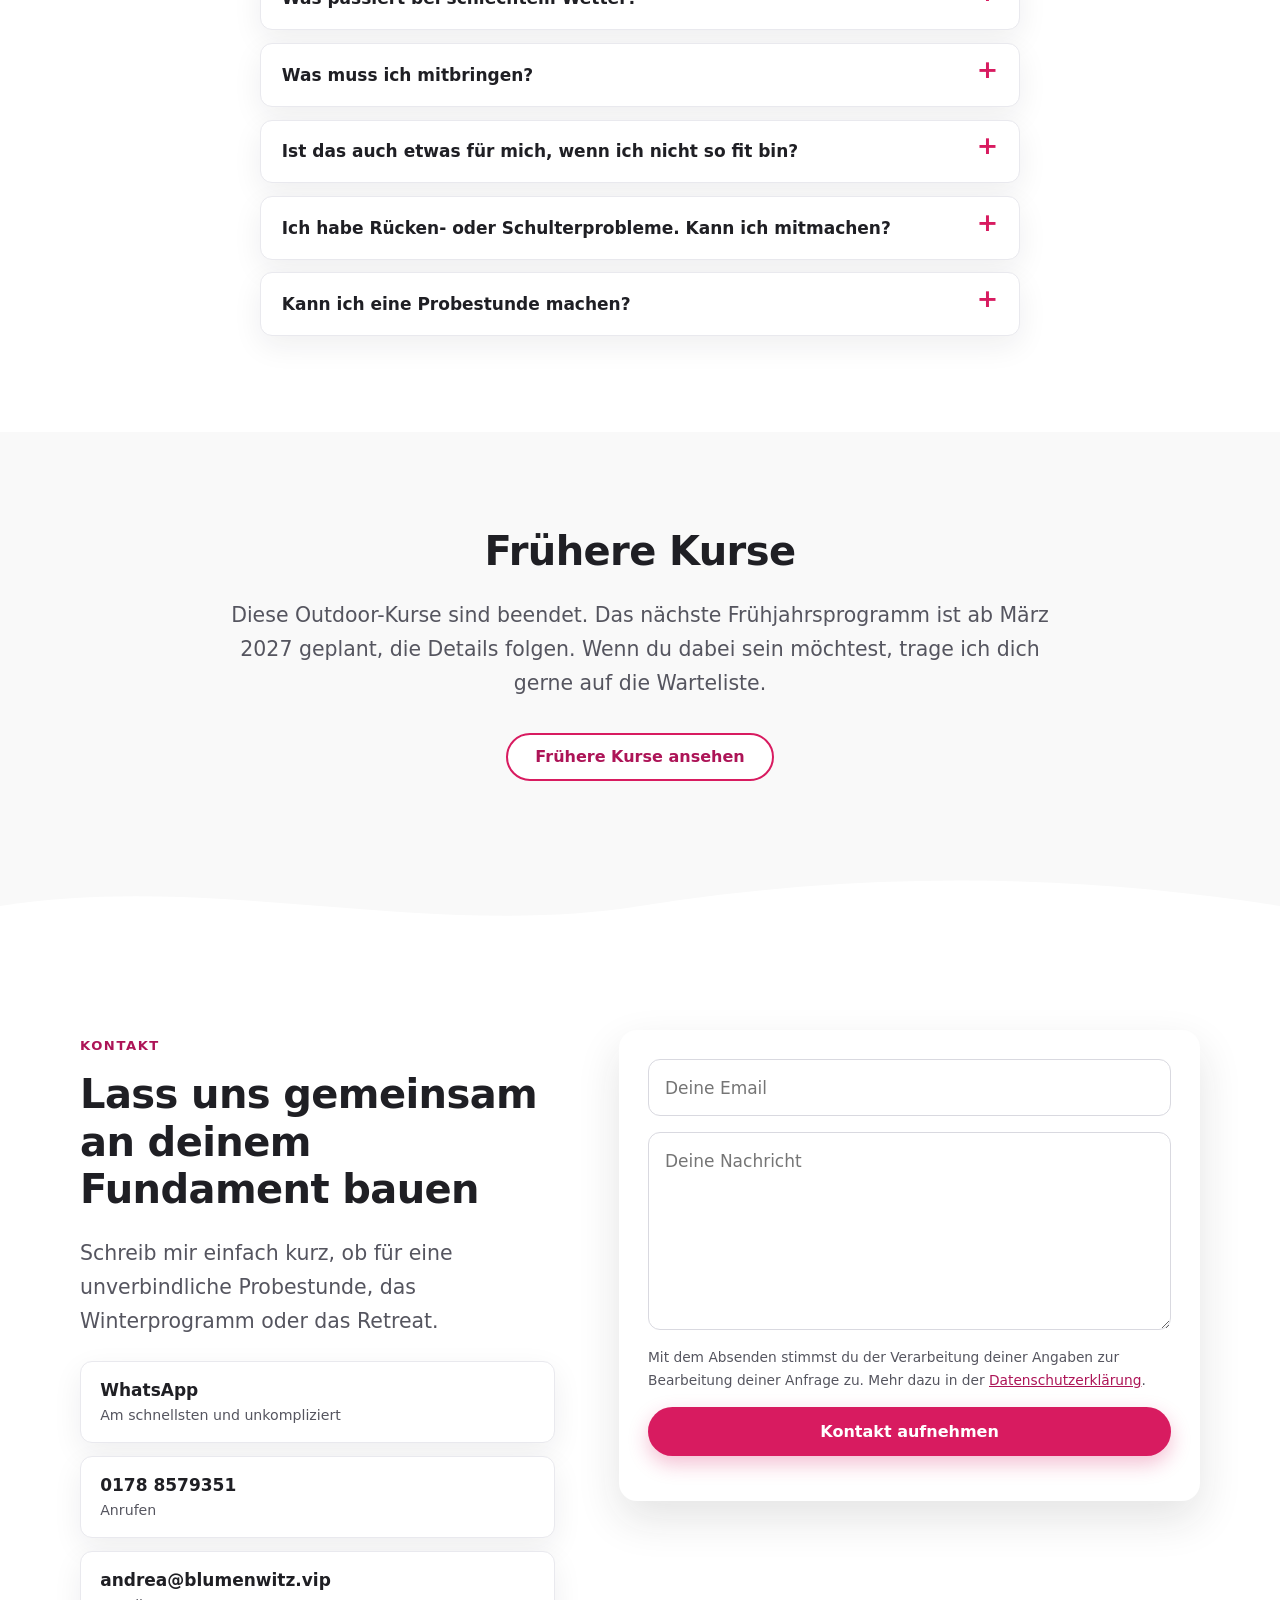
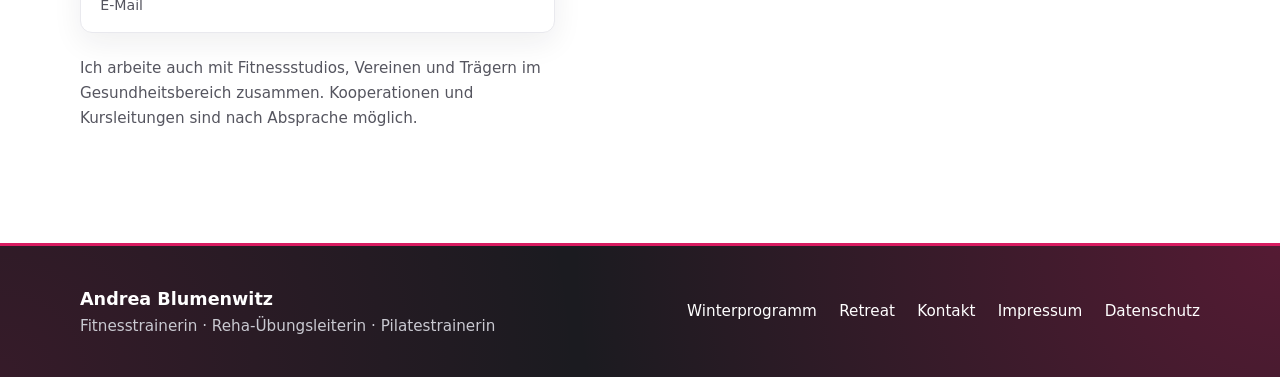
==== commit 54377f10: "No highlighted qualification pill Co-Authored-By: Claude Sonnet 5.5 <noreply@anthropic.com>" ====
--- a/index.html
+++ b/index.html
@@ -408,7 +408,7 @@
           <li>Reha Übungsleiter Lizenz (Orthopädie)</li>
           <li>Pilates Trainer Lizenz</li>
           <li>Ernährungsberaterin C-Lizenz</li>
-          <li class="is-open">Functional-Fitness Trainer Lizenz: in Ausbildung</li>
+          <li>Functional-Fitness Trainer Lizenz: in Ausbildung</li>
         </ul>
         <p class="sub-head">Schwerpunkte im Training</p>
         <ul class="pill-list">
--- a/styles.css
+++ b/styles.css
@@ -298,7 +298,6 @@
 /* ---------- Qualifications ---------- */
 .pill-list { list-style: none; margin: 0; padding: 0; display: flex; flex-wrap: wrap; gap: .7rem; justify-content: center; }
 .pill-list li { padding: .5rem 1.1rem; background: #fff; border: 1px solid var(--line); border-radius: 999px; font-weight: 600; font-size: .96rem; box-shadow: 0 2px 8px rgba(31, 31, 36, .05); }
-.pill-list li.is-open { border-color: var(--pink); color: var(--pink-dark); }
 .sub-head { margin: 2.4rem 0 1rem; text-align: center; font-size: 1.05rem; color: var(--muted); font-weight: 700; }
 
 /* ---------- FAQ ---------- */
